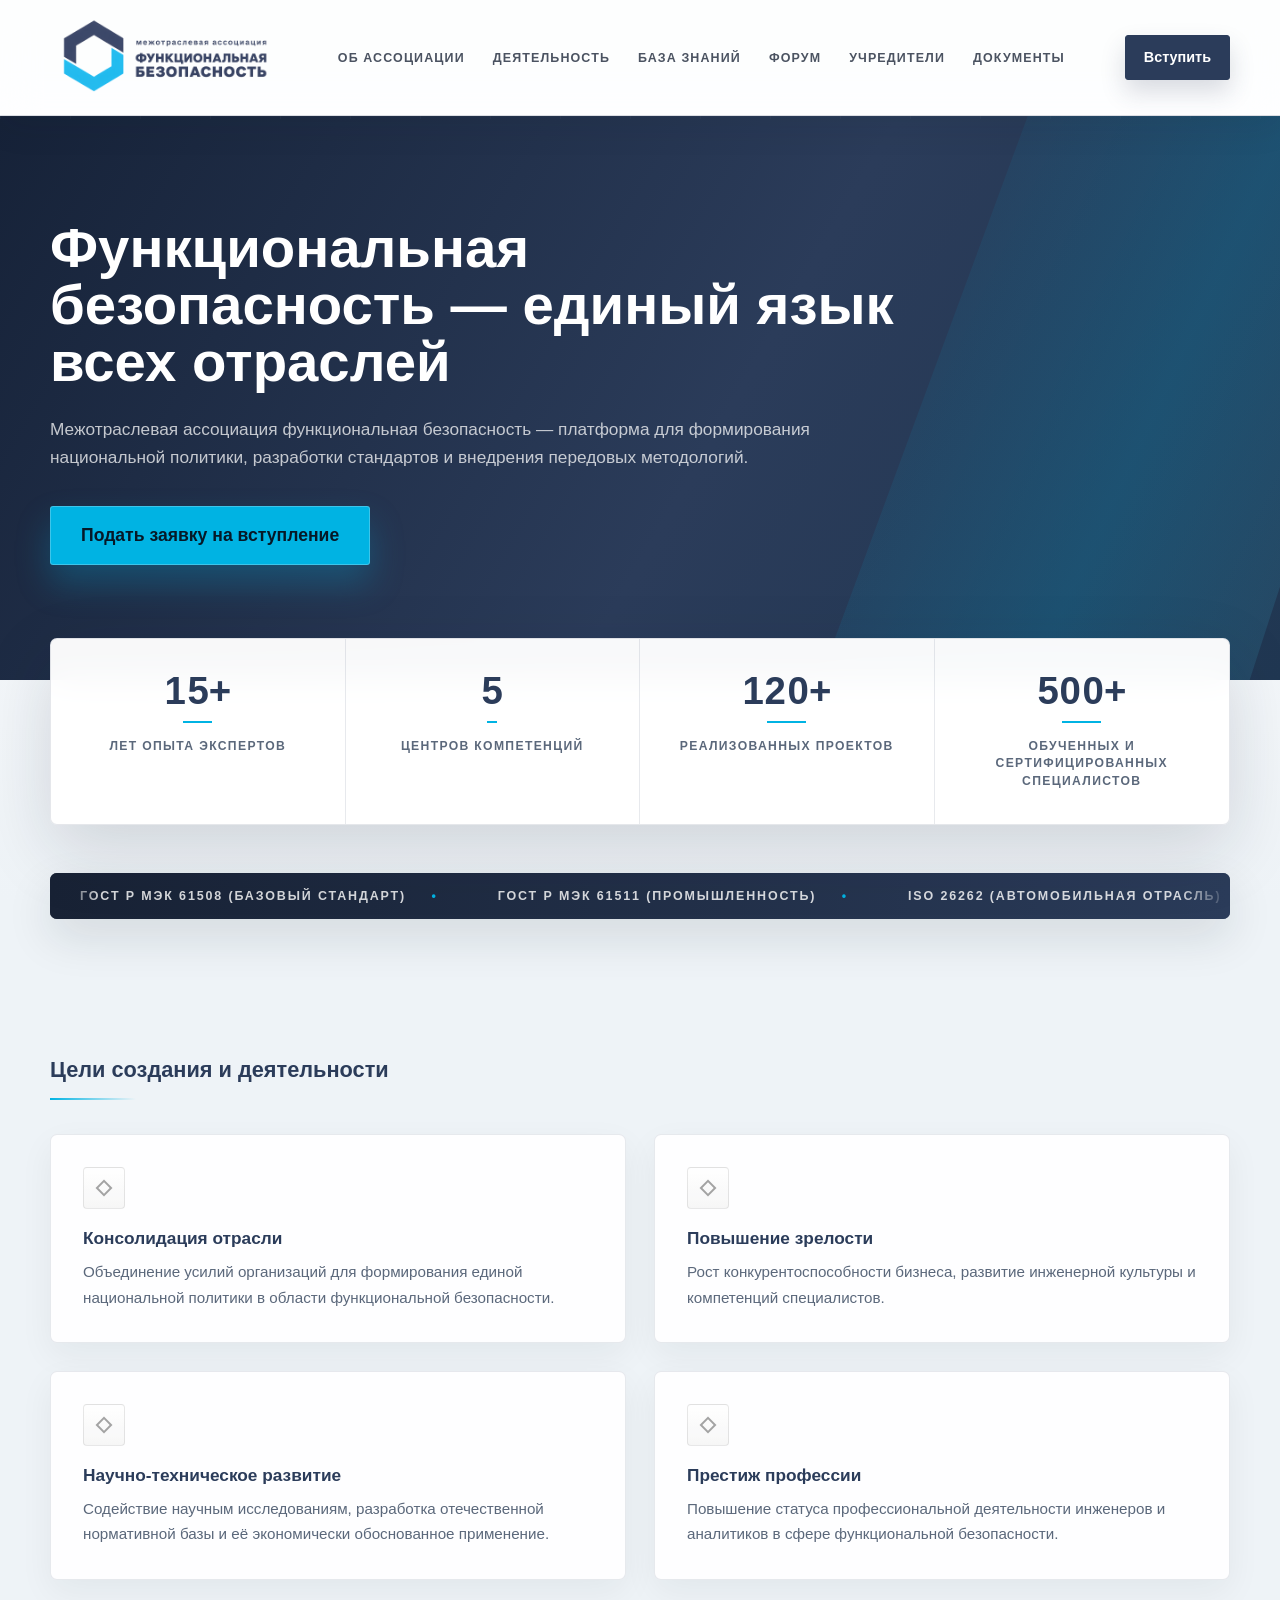
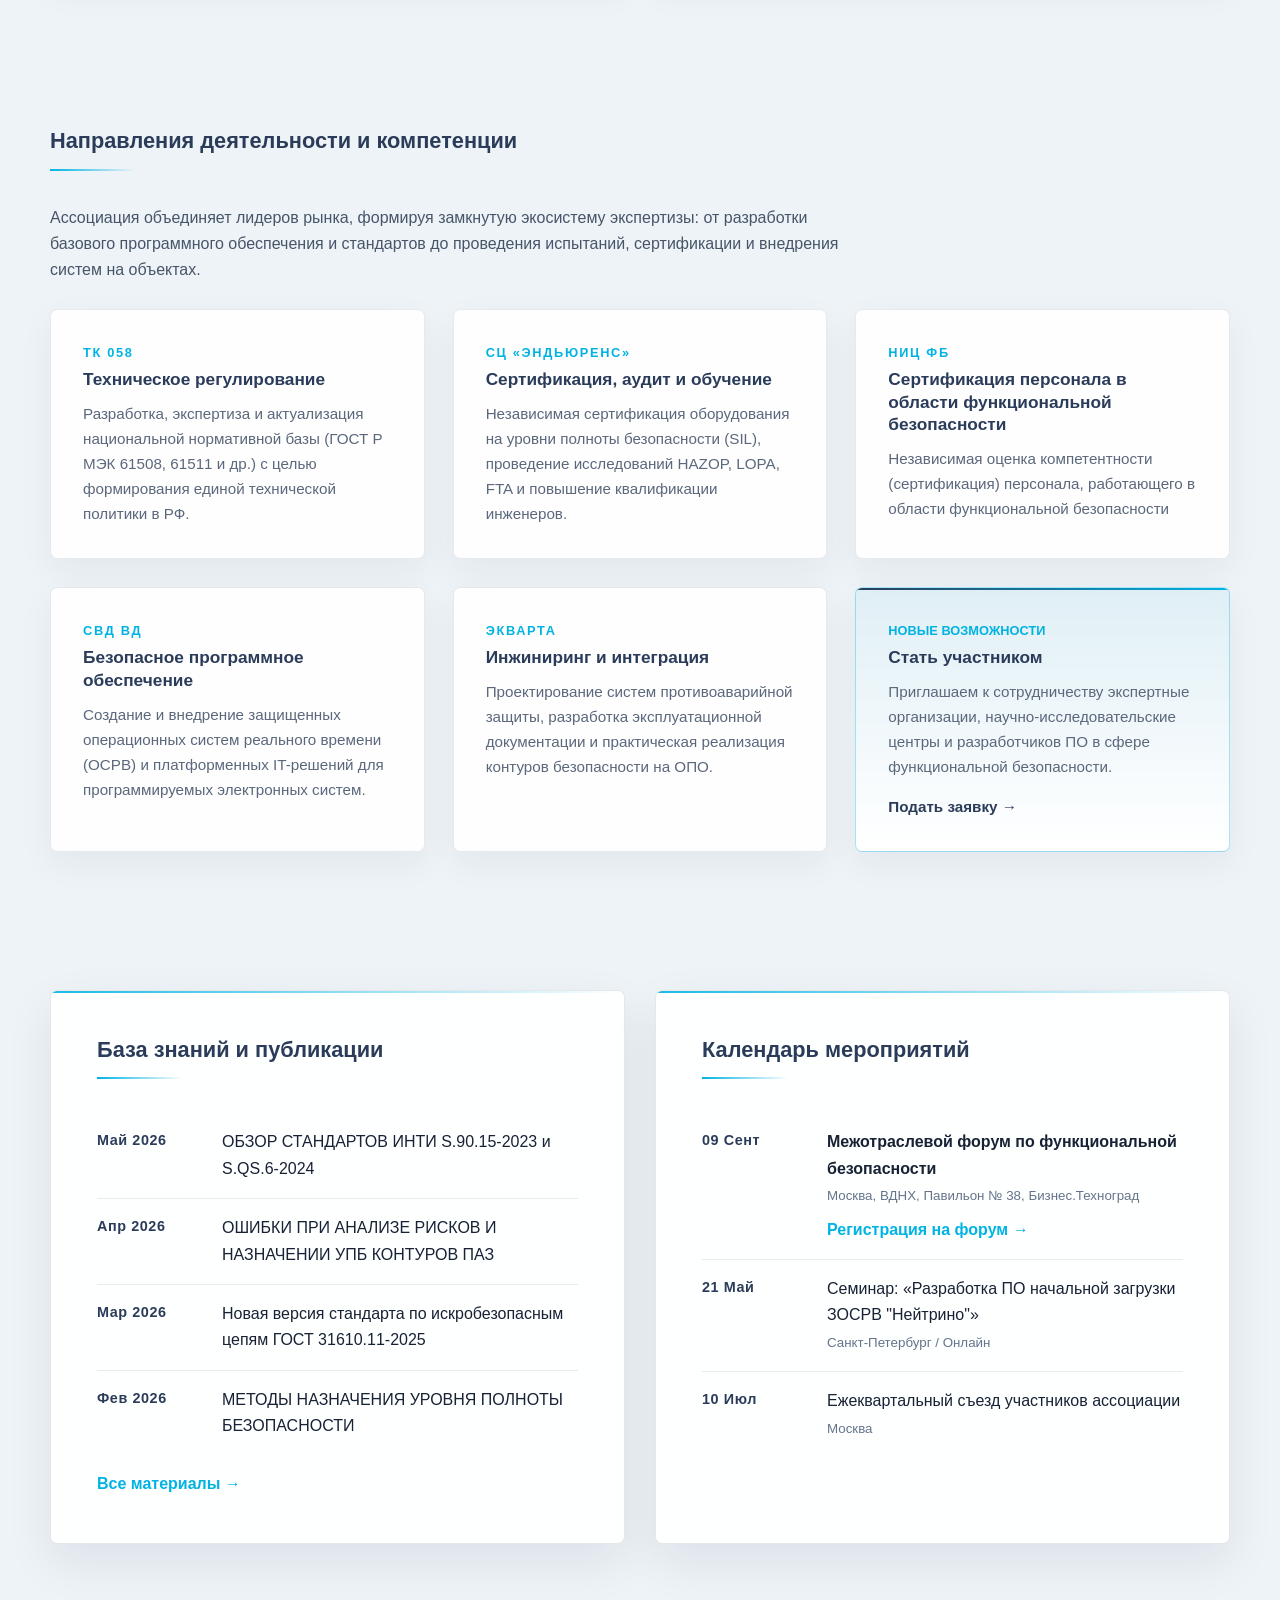
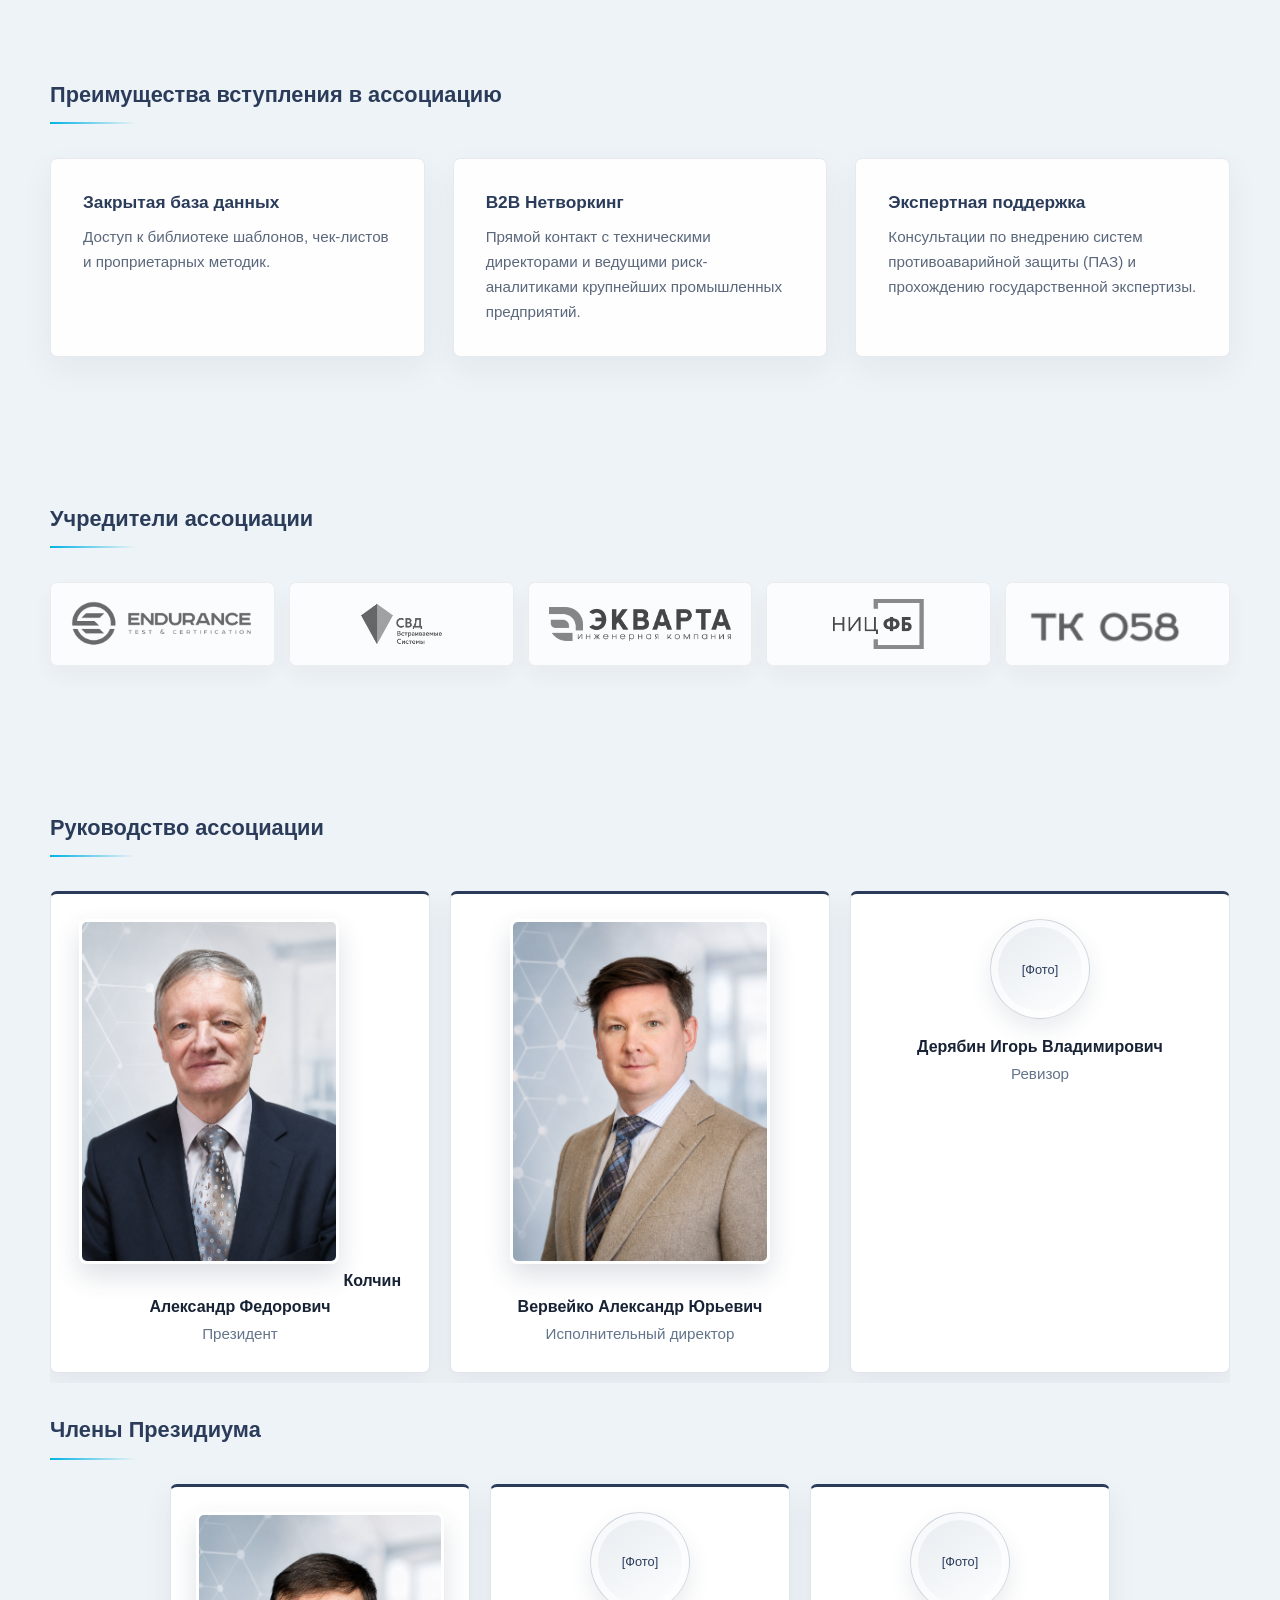
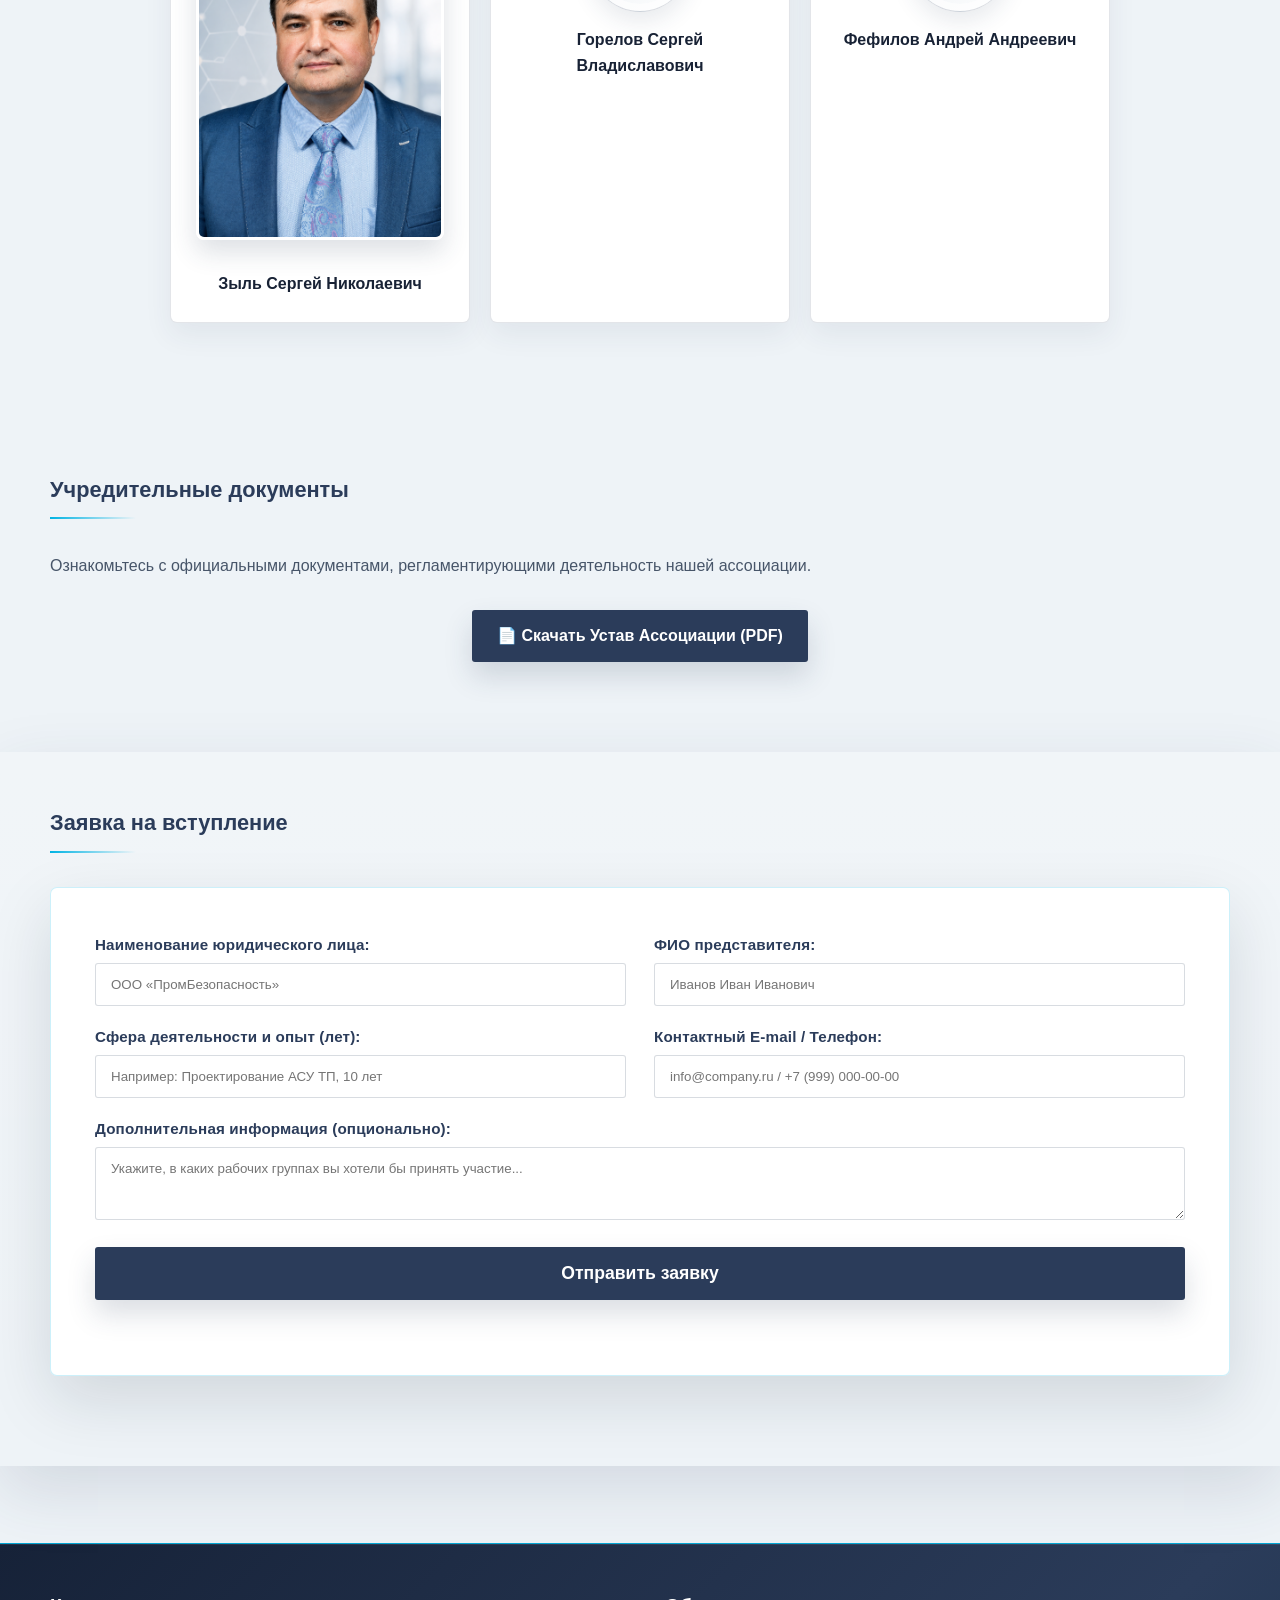
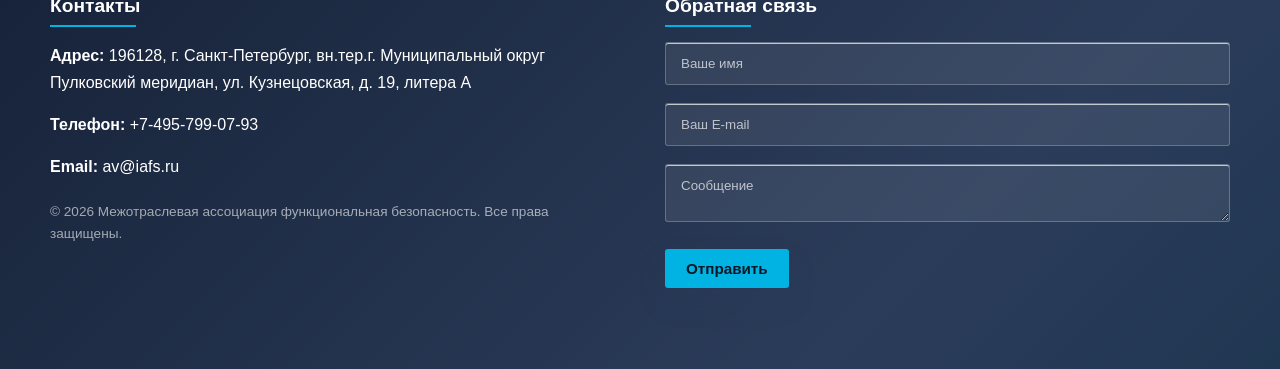
==== index.html @ a16ce591 "Update index.html" ====
<!DOCTYPE html>
<html lang="ru">
<head>
    <meta charset="UTF-8">
    <meta name="viewport" content="width=device-width, initial-scale=1.0">
    <script>
        (function () {
            var cleanPath = window.location.pathname.replace(/\/index\.html$/i, "/");
            if (cleanPath !== window.location.pathname) {
                window.location.replace(cleanPath + window.location.search + window.location.hash);
            }
        }());
    </script>
    <title>Межотраслевая ассоциация функциональная безопасность</title>
    <style>
        :root {
            --primary-color: #2b3c5a;   /* Тёмно-синий из логотипа */
            --accent-color: #00b3e3;    /* Яркий голубой из логотипа */
            --secondary-color: #f4f7f9; /* Светлый прохладный фон */
            --text-color: #212d42;      /* Цвет текста (глубокий сланец) */
            --bg-color: #ffffff;        /* Белый фон для блоков */
        }
        *, *::before, *::after {
            box-sizing: border-box;
        }
        body {
            font-family: 'Segoe UI', Tahoma, Geneva, Verdana, sans-serif;
            line-height: 1.6;
            color: var(--text-color);
            background-color: var(--secondary-color);
            
            /* Паттерн на заднем фоне */
            background-image: url("data:image/svg+xml;utf8,<svg xmlns='http://www.w3.org/2000/svg' width='450' height='250'><text x='20' y='80' font-family='Segoe UI, sans-serif' font-size='24' fill='%23212d42' opacity='0.07' font-weight='bold' transform='rotate(-15)'>МЭК 61508 • МАФБ</text><text x='150' y='180' font-family='Segoe UI, sans-serif' font-size='20' fill='%23212d42' opacity='0.07' font-weight='bold' transform='rotate(-15)'>ISO 26262 • МЭК 61511</text></svg>");
            background-repeat: repeat;
            
            margin: 0;
            padding: 0;
            overflow-x: hidden;
        }
        
        /* Шапка */
        header {
            background-color: var(--bg-color);
            padding: 1rem clamp(16px, 3vw, 32px);
            border-bottom: 5px solid var(--primary-color);
            position: sticky;
            top: 0;
            z-index: 100;
        }
        .header-container {
            width: min(100%, 1200px);
            margin: 0 auto;
            display: flex;
            justify-content: space-between;
            align-items: center;
            flex-wrap: wrap;
            gap: 20px;
        }
        .logo {
            max-width: 250px;
            width: 100%;
            height: auto;
            display: block;
        }
        .nav-menu {
            display: flex;
            gap: 20px;
            list-style: none;
            margin: 0;
            padding: 0;
        }
        .nav-menu a {
            text-decoration: none;
            color: var(--text-color);
            font-weight: 600;
            font-size: 0.95rem;
            transition: color 0.2s ease-in-out;
        }
        .nav-menu a:hover {
            color: var(--accent-color);
        }
        .header-btn {
            display: inline-block;
            background: transparent;
            color: var(--primary-color);
            border: 2px solid var(--primary-color);
            padding: 8px 16px;
            text-decoration: none;
            border-radius: 4px;
            font-weight: 600;
            font-size: 0.9rem;
            transition: all 0.2s ease-in-out;
        }
        .header-btn:hover {
            background: var(--primary-color);
            color: white;
        }

        .container {
            width: min(calc(100% - clamp(32px, 6vw, 64px)), 1200px);
            margin: 0 auto;
            padding: clamp(16px, 3vw, 32px) 0;
        }

        /* Hero Блок */
        .hero {
            background: linear-gradient(135deg, var(--primary-color) 0%, #1a2538 100%);
            color: white;
            text-align: center;
            padding: 80px 20px;
            border-radius: 8px;
            margin-bottom: 25px;
            box-shadow: 0 10px 20px rgba(43, 60, 90, 0.15);
        }
        .hero h1 {
            margin-top: 0;
            font-size: 2.4rem;
            line-height: 1.2;
            margin-bottom: 20px;
        }
        .hero p {
            font-size: 1.1rem;
            opacity: 0.9;
            max-width: 750px;
            margin: 0 auto 30px auto;
        }
        .hero .btn {
            background: var(--accent-color);
            font-size: 1.1rem;
            padding: 14px 30px;
        }
        .hero .btn:hover {
            background: #0092ba;
        }

        /* Блок с цифрами */
        .stats-container {
            display: flex;
            justify-content: space-between;
            flex-wrap: wrap;
            background: var(--bg-color);
            padding: 30px;
            border-radius: 8px;
            margin-bottom: 25px;
            box-shadow: 0 4px 12px rgba(43, 60, 90, 0.05);
            gap: 20px;
        }
        .stat-box {
            text-align: center;
            flex: 1;
            min-width: 150px;
        }
        .stat-number {
            font-size: 2.8rem;
            font-weight: bold;
            color: var(--accent-color);
            line-height: 1;
            margin-bottom: 5px;
        }
        .stat-label {
            font-size: 0.9rem;
            color: var(--primary-color);
            font-weight: 600;
            text-transform: uppercase;
            letter-spacing: 0.5px;
        }

        /* Бесконечная бесшовная бегущая строка (Ticker) */
        .ticker-wrap {
            width: 100%;
            overflow: hidden;
            background-color: var(--bg-color);
            padding: 15px 0;
            border-radius: 8px;
            margin-bottom: 25px;
            box-shadow: 0 4px 12px rgba(43, 60, 90, 0.05);
            position: relative;
        }
        
        .ticker-wrap::before, .ticker-wrap::after {
            content: '';
            position: absolute;
            top: 0;
            width: 50px;
            height: 100%;
            z-index: 2;
        }
        .ticker-wrap::before {
            left: 0;
            background: linear-gradient(to right, var(--bg-color), transparent);
        }
        .ticker-wrap::after {
            right: 0;
            background: linear-gradient(to left, var(--bg-color), transparent);
        }

        .ticker-track {
            display: flex;
            width: max-content;
            animation: ticker-animation 25s linear infinite;
        }
        .ticker-group {
            display: flex;
            align-items: center;
        }
        .ticker-item {
            padding: 0 30px;
            font-weight: 700;
            font-size: 1rem;
            color: var(--primary-color);
            text-transform: uppercase;
            letter-spacing: 1px;
            white-space: nowrap;
        }
        .ticker-item span {
            color: var(--accent-color);
            margin-left: 20px;
        }

        @keyframes ticker-animation {
            0% { transform: translate3d(0, 0, 0); }
            100% { transform: translate3d(-50%, 0, 0); }
        }

        /* Общие секции */
        section {
            background: var(--bg-color);
            margin-bottom: 25px;
            padding: clamp(24px, 3vw, 40px);
            border-radius: 8px;
            box-shadow: 0 4px 12px rgba(43, 60, 90, 0.05);
        }
        h2 {
            color: var(--primary-color);
            border-bottom: 2px solid var(--secondary-color);
            padding-bottom: 12px;
            margin-top: 0;
            font-size: 1.5rem;
            margin-bottom: 25px;
        }

        /* CSS Grid для карточек */
        .grid {
            display: grid;
            gap: 20px;
        }
        .grid-2 { grid-template-columns: repeat(2, minmax(0, 1fr)); }
        .grid-3 { grid-template-columns: repeat(auto-fit, minmax(min(100%, 280px), 1fr)); }

        .card {
            background: var(--secondary-color);
            padding: 25px;
            border-radius: 8px;
            border-top: 3px solid transparent;
            transition: all 0.3s ease;
            height: 100%;
            box-sizing: border-box;
        }
        .card:hover {
            border-top-color: var(--accent-color);
            transform: translateY(-3px);
            box-shadow: 0 6px 15px rgba(0,0,0,0.05);
            background: #fff;
        }
        .card h3 {
            color: var(--primary-color);
            margin-top: 0;
            font-size: 1.1rem;
            margin-bottom: 10px;
        }
        .card p {
            margin: 0;
            font-size: 0.95rem;
            color: #475569;
        }

        /* Списки и текст */
        .list-items {
            list-style: none;
            padding: 0;
            margin: 0;
        }
        .list-items li {
            padding: 12px 0;
            border-bottom: 1px solid #e2e8f0;
            display: flex;
            align-items: flex-start;
        }
        .list-items li:last-child {
            border-bottom: none;
        }
        .list-items .date {
            min-width: 80px;
            font-weight: bold;
            color: var(--accent-color);
            font-size: 0.9rem;
            margin-right: 15px;
            white-space: nowrap;
        }

        /* Участники */
        .members-grid {
            display: flex;
            gap: 20px;
            flex-wrap: wrap;
            justify-content: center;
            align-items: center;
        }
        .member-logo {
            max-height: 60px;
            max-width: 150px;
            width: auto; 
            height: auto;
            object-fit: contain;
            transition: transform 0.2s ease;
            filter: grayscale(100%);
            opacity: 0.7;
        }
        .member-logo:hover {
            transform: scale(1.05);
            filter: grayscale(0%);
            opacity: 1;
        }

        /* Руководство */
        .leadership-grid {
            display: flex;
            gap: 20px;
            flex-wrap: nowrap;
            overflow-x: auto;
            padding-bottom: 10px;
        }
        .leader-card {
            flex: 1;
            min-width: 220px;
            background: var(--secondary-color);
            padding: 25px;
            border-radius: 8px;
            text-align: center;
            border-top: 3px solid var(--primary-color);
        }
        .leadership-subtitle {
            position: relative;
            margin: 34px 0 24px;
            padding-bottom: 16px;
            color: var(--primary-color);
            font-size: clamp(1.35rem, 1.7vw, 1.75rem);
            line-height: 1.22;
            font-weight: 750;
        }
        .leadership-subtitle::after {
            content: "";
            position: absolute;
            left: 0;
            bottom: 0;
            width: 86px;
            height: 2px;
            background: linear-gradient(90deg, var(--accent-color), rgba(0, 179, 227, 0));
        }
        .presidium-grid {
            display: grid;
            grid-template-columns: repeat(auto-fit, minmax(220px, 300px));
            gap: 20px;
            justify-content: center;
        }
        .portrait-placeholder {
            width: 100px;
            height: 100px;
            background: #cbd5e1;
            border: 3px solid white;
            border-radius: 50%;
            margin: 0 auto 15px auto;
            display: flex;
            align-items: center;
            justify-content: center;
            color: var(--primary-color);
            font-size: 0.8rem;
            box-shadow: 0 2px 5px rgba(0,0,0,0.1);
        }
        .portrait-photo {
            width: min(100%, 260px);
            height: auto;
            object-fit: contain;
            object-position: center;
            border: 3px solid white;
            border-radius: 8px;
            margin: 0 auto 22px auto;
            box-shadow: 0 12px 26px rgba(43, 60, 90, 0.16);
        }

        /* Кнопки и Формы */
        .btn {
            display: inline-block;
            background: var(--primary-color);
            color: white;
            padding: 12px 24px;
            text-decoration: none;
            border: none;
            border-radius: 4px;
            cursor: pointer;
            font-size: 1rem;
            font-weight: 600;
            transition: background 0.2s ease, transform 0.1s;
        }
        .btn:hover { background: var(--accent-color); }
        .btn:active { transform: scale(0.98); }
        
        .form-group { margin-bottom: 18px; }
        .form-group label {
            display: block;
            margin-bottom: 6px;
            font-weight: 600;
            font-size: 0.95rem;
        }
        .form-group input, 
        .form-group textarea {
            width: 100%;
            padding: 12px;
            border: 1px solid #cbd5e1;
            border-radius: 4px;
            box-sizing: border-box;
            font-family: inherit;
            color: var(--text-color);
            background-color: #fdfdfd;
        }
        .form-group input:focus, 
        .form-group textarea:focus {
            outline: none;
            border-color: var(--accent-color);
            box-shadow: 0 0 0 3px rgba(0, 179, 227, 0.15);
        }
        .form-status {
            min-height: 1.3em;
            margin: 12px 0 0;
            font-size: 0.95rem;
        }
        .form-status.success {
            color: #047857;
        }
        .form-status.error {
            color: #b91c1c;
        }
        footer .form-status.success {
            color: #7dd3fc;
        }
        footer .form-status.error {
            color: #fecaca;
        }
        .btn:disabled {
            cursor: wait;
            opacity: 0.7;
        }

        /* Подвал */
        footer {
            background: var(--primary-color);
            color: white;
            padding: 50px clamp(16px, 3vw, 32px);
            text-align: left;
            border-top: 5px solid var(--accent-color);
        }
        .footer-content {
            width: min(100%, 1200px);
            margin: 0 auto;
            display: flex;
            flex-wrap: wrap;
            gap: 50px;
        }
        .footer-section {
            flex: 1;
            min-width: min(300px, 100%);
        }
        .footer-section h2 {
            color: white;
            border-bottom: 1px solid rgba(255,255,255,0.2);
        }
        .footer-section .btn { background: var(--accent-color); }
        .footer-section .btn:hover { background: #0092ba; }

        @media (max-width: 768px) {
            .header-container { flex-direction: column; text-align: center; }
            .nav-menu { justify-content: center; flex-wrap: wrap; gap: 15px; }
            .hero { padding: 40px 20px; }
            .hero h1 { font-size: 1.8rem; }
            .stat-box { min-width: 40%; margin-bottom: 15px; }
            .grid-2,
            .grid-3,
            .grid[style*="grid-template-columns"] {
                grid-template-columns: 1fr !important;
            }
        }

        @media (max-width: 480px) {
            .stats-container {
                padding: 24px 18px;
            }
            .stat-box {
                min-width: 100%;
            }
            .list-items li {
                flex-direction: column;
                gap: 4px;
            }
        }

        /* Premium visual layer */
        :root {
            --primary-color: #2b3c5a;
            --accent-color: #00b3e3;
            --secondary-color: #edf2f6;
            --text-color: #182235;
            --bg-color: #ffffff;
            --surface-color: rgba(255, 255, 255, 0.96);
            --surface-muted: #f7f9fb;
            --line-color: rgba(43, 60, 90, 0.14);
            --muted-color: #5b687b;
            --premium-shadow: 0 24px 60px rgba(18, 29, 45, 0.11);
            --soft-shadow: 0 14px 34px rgba(43, 60, 90, 0.08);
            --page-gutter: max(clamp(20px, 4vw, 44px), calc((100vw - 1180px) / 2 + 36px));
        }

        html {
            scroll-behavior: smooth;
        }

        body {
            font-family: "Inter", "Segoe UI", Arial, sans-serif;
            line-height: 1.65;
            color: var(--text-color);
            background-color: #edf2f6;
            background-image:
                linear-gradient(180deg, #dfe8ef 0%, #f7f9fb 360px, #edf2f6 100%),
                linear-gradient(90deg, rgba(43, 60, 90, 0.055) 1px, transparent 1px),
                linear-gradient(180deg, rgba(43, 60, 90, 0.045) 1px, transparent 1px);
            background-size: auto, 72px 72px, 72px 72px;
            background-attachment: fixed;
            letter-spacing: 0;
        }

        header {
            background: rgba(255, 255, 255, 0.92);
            border-bottom: 1px solid rgba(43, 60, 90, 0.16);
            box-shadow: 0 10px 34px rgba(16, 26, 41, 0.08);
            backdrop-filter: blur(18px);
            -webkit-backdrop-filter: blur(18px);
            padding: 0.9rem clamp(18px, 3vw, 34px);
        }

        .header-container {
            width: min(100%, 1180px);
            gap: clamp(18px, 3vw, 34px);
        }

        .logo {
            max-width: 228px;
        }

        .nav-menu {
            gap: clamp(16px, 2.4vw, 28px);
        }

        .nav-menu a {
            position: relative;
            color: rgba(24, 34, 53, 0.78);
            font-size: 0.78rem;
            font-weight: 700;
            letter-spacing: 0.09em;
            text-transform: uppercase;
            padding: 10px 0;
        }

        .nav-menu a::after {
            content: "";
            position: absolute;
            left: 0;
            right: 0;
            bottom: 4px;
            height: 1px;
            background: var(--accent-color);
            transform: scaleX(0);
            transform-origin: left;
            transition: transform 0.22s ease;
        }

        .nav-menu a:hover {
            color: var(--primary-color);
        }

        .nav-menu a:hover::after {
            transform: scaleX(1);
        }

        .header-btn {
            color: #ffffff;
            background: var(--primary-color);
            border: 1px solid var(--primary-color);
            border-radius: 3px;
            padding: 10px 18px;
            box-shadow: 0 12px 24px rgba(43, 60, 90, 0.18);
        }

        .header-btn:hover {
            background: #1f2d45;
            border-color: #1f2d45;
            color: #ffffff;
            transform: translateY(-1px);
        }

        .container {
            width: 100%;
            max-width: none;
            padding: 0;
        }

        section {
            position: relative;
            overflow: hidden;
            background: var(--surface-color);
            border: 1px solid var(--line-color);
            border-left: 0;
            border-right: 0;
            border-radius: 0;
            box-shadow: var(--soft-shadow);
            margin-bottom: 0;
        }

        .container > section {
            padding-inline: var(--page-gutter);
        }

        .container > .grid {
            gap: 0 !important;
        }

        section::before {
            content: "";
            position: absolute;
            top: 0;
            left: 0;
            width: 100%;
            height: 3px;
            background: linear-gradient(90deg, var(--primary-color), var(--accent-color) 24%, transparent 58%);
            opacity: 0.9;
        }

        h2 {
            position: relative;
            border-bottom: 0;
            color: var(--primary-color);
            font-size: clamp(1.35rem, 1.7vw, 1.75rem);
            line-height: 1.22;
            font-weight: 750;
            margin-bottom: 28px;
            padding-bottom: 16px;
        }

        h2::after {
            content: "";
            position: absolute;
            left: 0;
            bottom: 0;
            width: 86px;
            height: 2px;
            background: linear-gradient(90deg, var(--accent-color), rgba(0, 179, 227, 0));
        }

        .hero {
            isolation: isolate;
            text-align: left;
            padding: clamp(58px, 7.5vw, 102px) var(--page-gutter);
            margin-bottom: 0;
            border-radius: 6px;
            border: 1px solid rgba(255, 255, 255, 0.16);
            border-left: 0;
            border-right: 0;
            border-radius: 0;
            background:
                linear-gradient(120deg, #162238 0%, var(--primary-color) 56%, #203752 100%);
            box-shadow: 0 30px 70px rgba(16, 26, 41, 0.24);
        }

        .hero::before {
            content: "";
            position: absolute;
            inset: 0;
            z-index: -2;
            background-image:
                linear-gradient(90deg, rgba(255, 255, 255, 0.06) 1px, transparent 1px),
                linear-gradient(180deg, rgba(255, 255, 255, 0.045) 1px, transparent 1px);
            background-size: 70px 70px;
            opacity: 0.48;
        }

        .hero::after {
            content: "";
            position: absolute;
            z-index: -1;
            top: -1px;
            right: -12%;
            width: 48%;
            height: calc(100% + 2px);
            background: linear-gradient(115deg, transparent 8%, rgba(0, 179, 227, 0.2), rgba(255, 255, 255, 0.06));
            clip-path: polygon(34% 0, 100% 0, 70% 100%, 0 100%);
        }

        .hero h1 {
            max-width: 860px;
            margin-bottom: 24px;
            color: #ffffff;
            font-size: clamp(2.2rem, 4.4vw, 4.85rem);
            line-height: 1.02;
            font-weight: 780;
        }

        .hero p {
            max-width: 760px;
            margin: 0 0 34px;
            color: rgba(255, 255, 255, 0.82);
            font-size: clamp(1rem, 1.35vw, 1.18rem);
        }

        .btn {
            border-radius: 3px;
            border: 1px solid transparent;
            background: var(--primary-color);
            box-shadow: 0 14px 28px rgba(43, 60, 90, 0.17);
            font-weight: 750;
            transition: transform 0.2s ease, box-shadow 0.2s ease, background 0.2s ease, border-color 0.2s ease;
        }

        .btn:hover {
            background: #20304a;
            box-shadow: 0 18px 34px rgba(43, 60, 90, 0.22);
            transform: translateY(-1px);
        }

        .hero .btn {
            background: var(--accent-color);
            color: #061827;
            border-color: rgba(255, 255, 255, 0.24);
            box-shadow: 0 18px 34px rgba(0, 179, 227, 0.26);
        }

        .hero .btn:hover,
        .footer-section .btn:hover {
            background: #14c6f5;
            color: #061827;
        }

        .stats-container {
            display: grid;
            grid-template-columns: repeat(4, minmax(0, 1fr));
            gap: 0;
            padding: 0 var(--page-gutter);
            margin-top: 0;
            margin-bottom: 0;
            position: relative;
            z-index: 3;
            background: rgba(255, 255, 255, 0.97);
            border: 1px solid rgba(43, 60, 90, 0.13);
            border-left: 0;
            border-right: 0;
            border-radius: 0;
            box-shadow: var(--premium-shadow);
            overflow: hidden;
            backdrop-filter: blur(16px);
            -webkit-backdrop-filter: blur(16px);
        }

        .stat-box {
            min-width: 0;
            padding: clamp(24px, 2.6vw, 34px) clamp(18px, 2vw, 28px);
            border-right: 1px solid rgba(43, 60, 90, 0.11);
        }

        .stat-box:last-child {
            border-right: 0;
        }

        .stat-number {
            display: inline-block;
            position: relative;
            color: var(--primary-color);
            font-size: clamp(2.1rem, 3vw, 3.15rem);
            font-weight: 800;
            letter-spacing: 0;
            font-variant-numeric: tabular-nums;
        }

        .stat-number::after {
            content: "";
            display: block;
            width: 44%;
            height: 2px;
            margin: 10px auto 0;
            background: var(--accent-color);
        }

        .stat-label {
            margin-top: 10px;
            color: var(--muted-color);
            font-size: 0.76rem;
            letter-spacing: 0.11em;
            line-height: 1.45;
        }

        .ticker-wrap {
            background: linear-gradient(90deg, #182235, var(--primary-color));
            border: 1px solid rgba(255, 255, 255, 0.12);
            border-left: 0;
            border-right: 0;
            border-radius: 0;
            box-shadow: 0 16px 36px rgba(16, 26, 41, 0.13);
            padding: 13px 0;
            margin-bottom: 0;
        }

        .ticker-wrap::before {
            background: linear-gradient(to right, #182235, transparent);
        }

        .ticker-wrap::after {
            background: linear-gradient(to left, var(--primary-color), transparent);
        }

        .ticker-item {
            color: rgba(255, 255, 255, 0.82);
            font-size: 0.78rem;
            letter-spacing: 0.15em;
        }

        .ticker-item span {
            color: var(--accent-color);
        }

        .grid {
            gap: 22px;
        }

        .card {
            position: relative;
            overflow: hidden;
            background: #ffffff;
            border: 1px solid rgba(43, 60, 90, 0.13);
            border-top: 1px solid rgba(43, 60, 90, 0.13);
            border-radius: 5px;
            box-shadow: none;
        }

        .card::before {
            content: "";
            position: absolute;
            left: 0;
            top: 0;
            width: 100%;
            height: 2px;
            background: linear-gradient(90deg, var(--primary-color), var(--accent-color));
            transform: scaleX(0);
            transform-origin: left;
            transition: transform 0.28s ease;
        }

        .card:hover {
            border-color: rgba(0, 179, 227, 0.34);
            box-shadow: 0 18px 38px rgba(43, 60, 90, 0.12);
            transform: translateY(-4px);
            background: #ffffff;
        }

        .card:hover::before {
            transform: scaleX(1);
        }

        .card h3 {
            color: var(--primary-color);
            font-size: 1.08rem;
            line-height: 1.32;
        }

        .card p,
        section p {
            color: var(--muted-color);
        }

        .card-icon {
            display: inline-flex;
            width: 42px;
            height: 42px;
            align-items: center;
            justify-content: center;
            margin-bottom: 18px;
            border: 1px solid rgba(43, 60, 90, 0.14);
            border-radius: 4px;
            background: linear-gradient(180deg, #ffffff, var(--surface-muted));
            filter: grayscale(1);
            opacity: 0.82;
            font-size: 1.2rem;
        }

        .card > div[style*="font-size: 0.8rem"] {
            letter-spacing: 0.13em !important;
        }

        .card[style*="border: 2px dashed"] {
            background: linear-gradient(180deg, rgba(0, 179, 227, 0.06), #ffffff) !important;
            border: 1px solid rgba(0, 179, 227, 0.34) !important;
        }

        .card[style*="border: 2px dashed"]::before {
            transform: scaleX(1);
        }

        .list-items li {
            padding: 16px 0;
            border-bottom-color: rgba(43, 60, 90, 0.1);
        }

        .list-items .date {
            color: var(--primary-color);
            letter-spacing: 0.04em;
        }

        .members-grid {
            display: grid;
            grid-template-columns: repeat(auto-fit, minmax(150px, 1fr));
            gap: 14px;
        }

        .member-logo {
            justify-self: stretch;
            width: 100%;
            max-width: none;
            height: 84px;
            max-height: none;
            padding: 16px 20px;
            background: #ffffff;
            border: 1px solid rgba(43, 60, 90, 0.12);
            border-radius: 4px;
            box-shadow: 0 10px 24px rgba(43, 60, 90, 0.06);
            filter: grayscale(100%) contrast(1.04);
            opacity: 0.78;
        }

        .member-logo:hover {
            filter: grayscale(0%) contrast(1.02);
            transform: translateY(-2px);
            box-shadow: 0 16px 34px rgba(43, 60, 90, 0.12);
        }

        .leader-card {
            background: #ffffff;
            border: 1px solid rgba(43, 60, 90, 0.13);
            border-top: 3px solid var(--primary-color);
            border-radius: 5px;
            box-shadow: 0 12px 28px rgba(43, 60, 90, 0.07);
        }

        .portrait-placeholder {
            background: linear-gradient(145deg, #e5ebf0, #ffffff);
            border: 1px solid rgba(43, 60, 90, 0.16);
            box-shadow: inset 0 0 0 7px rgba(255, 255, 255, 0.66), 0 10px 22px rgba(43, 60, 90, 0.1);
        }

        .form-group label {
            color: var(--primary-color);
            letter-spacing: 0.01em;
        }

        .form-group input,
        .form-group textarea {
            border: 1px solid rgba(43, 60, 90, 0.18);
            border-radius: 3px;
            background-color: #ffffff;
            padding: 13px 15px;
            box-shadow: inset 0 1px 0 rgba(255, 255, 255, 0.7);
        }

        .form-group input:focus,
        .form-group textarea:focus {
            border-color: var(--accent-color);
            box-shadow: 0 0 0 3px rgba(0, 179, 227, 0.12), 0 10px 24px rgba(43, 60, 90, 0.08);
        }

        #application {
            border-color: rgba(0, 179, 227, 0.24);
            box-shadow: 0 24px 64px rgba(43, 60, 90, 0.14);
        }

        footer {
            background:
                linear-gradient(135deg, #162238 0%, var(--primary-color) 72%, #203752 100%);
            border-top: 1px solid rgba(0, 179, 227, 0.9);
            box-shadow: inset 0 1px 0 rgba(255, 255, 255, 0.08);
        }

        .footer-content {
            width: min(100%, 1180px);
        }

        .footer-section h2 {
            border-bottom: 0;
        }

        .footer-section h2::after {
            background: var(--accent-color);
        }

        .footer-section .btn {
            background: var(--accent-color);
            color: #061827;
        }

        footer .form-group input,
        footer .form-group textarea {
            background: rgba(255, 255, 255, 0.08) !important;
            border-color: rgba(255, 255, 255, 0.24) !important;
            color: #ffffff !important;
        }

        footer .form-group input::placeholder,
        footer .form-group textarea::placeholder {
            color: rgba(255, 255, 255, 0.68);
        }

        @media (max-width: 900px) {
            .stats-container {
                grid-template-columns: repeat(2, minmax(0, 1fr));
            }

            .stat-box:nth-child(-n + 2) {
                border-bottom: 1px solid rgba(43, 60, 90, 0.11);
            }

            .stat-box:nth-child(2n) {
                border-right: 0;
            }
        }

        @media (max-width: 768px) {
            header {
                position: static;
            }

            .header-container {
                gap: 14px;
            }

            .nav-menu a {
                font-size: 0.72rem;
            }

            .hero {
                padding: 46px 24px 58px;
            }

            .hero::after {
                opacity: 0.42;
            }

            .stat-box {
                margin-bottom: 0;
            }
        }

        @media (max-width: 520px) {
            .container {
                width: 100%;
            }

            .stats-container {
                grid-template-columns: 1fr;
                margin-top: 0;
            }

            .stat-box,
            .stat-box:nth-child(2n) {
                border-right: 0;
                border-bottom: 1px solid rgba(43, 60, 90, 0.11);
            }

            .stat-box:last-child {
                border-bottom: 0;
            }

            section {
                padding: 24px 20px;
            }
        }

        /* Premium layout refinement: full canvas, consistent content rhythm */
        :root {
            --content-max: 1180px;
            --content-edge: max(20px, calc((100vw - var(--content-max)) / 2));
            --section-y: clamp(56px, 7vw, 92px);
            --section-gap: clamp(26px, 4vw, 48px);
            --card-radius: 7px;
        }

        body {
            background-color: #eef3f7;
            background-image:
                linear-gradient(180deg, #e3ebf2 0%, #f8fafc 460px, #eef3f7 100%),
                linear-gradient(90deg, rgba(43, 60, 90, 0.045) 1px, transparent 1px),
                linear-gradient(180deg, rgba(43, 60, 90, 0.035) 1px, transparent 1px);
            background-size: auto, 96px 96px, 96px 96px;
        }

        .container {
            width: 100%;
            max-width: none;
            padding: 0 0 clamp(48px, 6vw, 82px);
        }

        .container > .hero {
            padding: clamp(74px, 8vw, 118px) var(--content-edge) clamp(88px, 9vw, 132px);
            border: 0;
            border-radius: 0;
            box-shadow: none;
        }

        .container > .hero h1,
        .container > .hero p {
            margin-left: 0;
            margin-right: 0;
        }

        .stats-container {
            width: auto;
            margin: -42px var(--content-edge) var(--section-gap);
            padding: 0;
            border: 1px solid rgba(43, 60, 90, 0.12);
            border-radius: var(--card-radius);
            box-shadow: 0 24px 70px rgba(18, 29, 45, 0.15);
        }

        .ticker-wrap {
            width: auto;
            margin: 0 var(--content-edge) var(--section-gap);
            border: 0;
            border-radius: var(--card-radius);
            box-shadow: 0 18px 46px rgba(18, 29, 45, 0.12);
        }

        .container > section:not(.hero) {
            margin: 0;
            padding: var(--section-y) var(--content-edge);
            background: transparent;
            border: 0;
            border-radius: 0;
            box-shadow: none;
            overflow: visible;
        }

        .container > section:not(.hero)::before {
            display: none;
        }

        .container > section:not(.hero) + section:not(.hero) {
            padding-top: clamp(28px, 4.6vw, 64px);
        }

        .container > .grid {
            margin: var(--section-gap) var(--content-edge);
            gap: clamp(22px, 3vw, 30px) !important;
            align-items: stretch;
        }

        .container > .grid > section {
            margin: 0;
            padding: clamp(32px, 4vw, 46px);
            background: rgba(255, 255, 255, 0.94);
            border: 1px solid rgba(43, 60, 90, 0.12);
            border-radius: var(--card-radius);
            box-shadow: 0 18px 48px rgba(18, 29, 45, 0.08);
            overflow: hidden;
        }

        .container > .grid > section::before {
            display: block;
            height: 2px;
            background: linear-gradient(90deg, var(--accent-color), rgba(0, 179, 227, 0));
        }

        .grid {
            gap: clamp(20px, 2.6vw, 28px);
        }

        h2 {
            max-width: 900px;
            margin-bottom: clamp(24px, 3vw, 34px);
        }

        .card,
        .leader-card,
        .member-logo {
            border-radius: var(--card-radius);
        }

        .card-icon {
            font-size: 0;
            background: linear-gradient(180deg, #ffffff, #f2f6f9);
        }

        .card-icon::before {
            content: "";
            width: 12px;
            height: 12px;
            border: 2px solid var(--accent-color);
            transform: rotate(45deg);
        }

        .card {
            padding: clamp(24px, 3vw, 32px);
            background: rgba(255, 255, 255, 0.92);
            border-color: rgba(43, 60, 90, 0.11);
            box-shadow: 0 12px 34px rgba(18, 29, 45, 0.055);
        }

        .card:hover {
            transform: translateY(-3px);
            box-shadow: 0 22px 52px rgba(18, 29, 45, 0.11);
        }

        .list-items li {
            gap: 18px;
        }

        .list-items .date {
            min-width: 92px;
        }

        #application {
            background: linear-gradient(180deg, rgba(255, 255, 255, 0.18), rgba(255, 255, 255, 0));
        }

        #application h2 {
            max-width: var(--content-max);
        }

        #application form {
            width: 100%;
            max-width: none;
            margin: 0;
            padding: clamp(28px, 4vw, 44px);
            background: rgba(255, 255, 255, 0.96);
            border: 1px solid rgba(0, 179, 227, 0.2);
            border-radius: var(--card-radius);
            box-shadow: 0 24px 64px rgba(18, 29, 45, 0.13);
        }

        #documents {
            padding-top: clamp(36px, 5vw, 68px);
        }

        footer {
            margin-top: 0;
        }

        @media (max-width: 900px) {
            .stats-container {
                grid-template-columns: repeat(2, minmax(0, 1fr));
            }

            .container > .grid {
                grid-template-columns: 1fr !important;
            }
        }

        @media (max-width: 768px) {
            :root {
                --content-edge: clamp(18px, 5vw, 30px);
                --section-y: clamp(44px, 8vw, 66px);
            }

            .container > .hero {
                padding: 58px var(--content-edge) 76px;
            }

            .stats-container {
                margin-top: -26px;
            }

            .container > .grid > section {
                padding: 28px 22px;
            }

            #application form {
                padding: 26px 20px;
            }
        }

        @media (max-width: 520px) {
            .stats-container {
                grid-template-columns: 1fr;
                margin-top: -18px;
            }

            .ticker-item {
                font-size: 0.72rem;
                letter-spacing: 0.1em;
                padding: 0 22px;
            }

            .list-items .date {
                min-width: 0;
            }
        }

        /* Statistics reveal and slot-machine number animation */
        .stats-container {
            opacity: 0;
            pointer-events: none;
            transform: translateY(34px);
            filter: blur(8px);
            transition:
                opacity 0.72s cubic-bezier(0.16, 1, 0.3, 1),
                transform 0.72s cubic-bezier(0.16, 1, 0.3, 1),
                filter 0.72s cubic-bezier(0.16, 1, 0.3, 1);
            will-change: opacity, transform, filter;
        }

        .stats-container.is-visible {
            opacity: 1;
            pointer-events: auto;
            transform: translateY(0);
            filter: blur(0);
        }

        .stats-container .stat-box {
            opacity: 0;
            transform: translateY(18px);
            transition:
                opacity 0.62s cubic-bezier(0.16, 1, 0.3, 1),
                transform 0.62s cubic-bezier(0.16, 1, 0.3, 1);
        }

        .stats-container.is-visible .stat-box {
            opacity: 1;
            transform: translateY(0);
        }

        .stats-container.is-visible .stat-box:nth-child(1) { transition-delay: 0.04s; }
        .stats-container.is-visible .stat-box:nth-child(2) { transition-delay: 0.11s; }
        .stats-container.is-visible .stat-box:nth-child(3) { transition-delay: 0.18s; }
        .stats-container.is-visible .stat-box:nth-child(4) { transition-delay: 0.25s; }

        .stat-number {
            overflow: visible;
        }

        .stat-number-value {
            display: inline-flex;
            align-items: flex-start;
            height: 1em;
            overflow: hidden;
            line-height: 1;
            vertical-align: bottom;
        }

        .slot-digit {
            display: inline-block;
            height: 1em;
            min-width: 0.58em;
            overflow: hidden;
            line-height: 1;
        }

        .slot-track {
            display: flex;
            flex-direction: column;
            transform: translateY(calc(var(--slot-start) * -1em));
            will-change: transform;
        }

        .slot-track span {
            display: block;
            height: 1em;
            line-height: 1;
        }

        .stats-container.is-visible .slot-track {
            animation: stat-slot-roll 1.22s cubic-bezier(0.16, 1, 0.3, 1) forwards;
            animation-delay: var(--slot-delay);
        }

        .slot-static {
            display: inline-block;
            opacity: 0;
            transform: translateY(-0.32em);
            transition:
                opacity 0.36s ease,
                transform 0.36s cubic-bezier(0.16, 1, 0.3, 1);
            transition-delay: var(--slot-delay);
        }

        .stats-container.is-visible .slot-static {
            opacity: 1;
            transform: translateY(0);
        }

        @keyframes stat-slot-roll {
            from {
                transform: translateY(calc(var(--slot-start) * -1em));
            }
            to {
                transform: translateY(0);
            }
        }

        @media (prefers-reduced-motion: reduce) {
            .stats-container,
            .stats-container .stat-box,
            .slot-static {
                transition: none;
                filter: none;
            }

            .stats-container.is-visible .slot-track {
                animation: none;
            }
        }
    
        .members-grid .member-link {
            display: block;
            width: 100%;
            border-radius: var(--card-radius);
            text-decoration: none;
        }

        .members-grid .member-link:focus-visible {
            outline: 3px solid rgba(0, 179, 227, 0.35);
            outline-offset: 4px;
        }

        .members-grid .member-link .member-logo {
            display: block;
        }

        .members-grid .member-link:hover .member-logo {
            filter: grayscale(0%) contrast(1.02);
            transform: translateY(-2px);
            box-shadow: 0 16px 34px rgba(43, 60, 90, 0.12);
        }
    </style>
</head>
<body>

    <header>
        <div class="header-container">
            <img src="./MAFB.png" alt="Межотраслевая ассоциация функциональная безопасность" class="logo">
            <ul class="nav-menu">
                <li><a href="#about">Об ассоциации</a></li>
                <li><a href="#activities">Деятельность</a></li>
                <li><a href="/knowledge/">База знаний</a></li>
                <li><a href="/forum-registration/">Форум</a></li>
                <li><a href="#members">Учредители</a></li>
                <li><a href="#documents">Документы</a></li>
            </ul>
            <a href="#application" class="header-btn">Вступить</a>
        </div>
    </header>

    <div class="container">
        
        <section class="hero">
            <!-- Yandex.Metrika counter -->
            <script type="text/javascript">
                (function(m,e,t,r,i,k,a){
                    m[i]=m[i]||function(){(m[i].a=m[i].a||[]).push(arguments)};
                    m[i].l=1*new Date();
                    for (var j = 0; j < document.scripts.length; j++) {if (document.scripts[j].src === r) { return; }}
                    k=e.createElement(t),a=e.getElementsByTagName(t)[0],k.async=1,k.src=r,a.parentNode.insertBefore(k,a)
                })(window, document,'script','https://mc.yandex.ru/metrika/tag.js?id=109755430', 'ym');

                ym(109755430, 'init', {ssr:true, webvisor:true, clickmap:true, ecommerce:"dataLayer", referrer: document.referrer, url: location.href, accurateTrackBounce:true, trackLinks:true});
            </script>
            <noscript><div><img src="https://mc.yandex.ru/watch/109755430" style="position:absolute; left:-9999px;" alt="" /></div></noscript>
            <!-- /Yandex.Metrika counter -->
            <h1>Функциональная безопасность — единый язык всех отраслей</h1>
            <p>Межотраслевая ассоциация функциональная безопасность — платформа для формирования национальной политики, разработки стандартов и внедрения передовых методологий.</p>
            <a href="#application" class="btn">Подать заявку на вступление</a>
        </section>

        <div class="stats-container">
            <div class="stat-box">
                <div class="stat-number">15+</div>
                <div class="stat-label">Лет опыта экспертов</div>
            </div>
            <div class="stat-box">
                <div class="stat-number">5</div>
                <div class="stat-label">Центров компетенций</div>
            </div>
            <div class="stat-box">
                <div class="stat-number">120+</div>
                <div class="stat-label">Реализованных проектов</div>
            </div>
            <div class="stat-box">
                <div class="stat-number">500+</div>
                <div class="stat-label">Обученных и сертифицированных специалистов</div>
            </div>
        </div>
        
        <div class="ticker-wrap">
            <div class="ticker-track">
                <div class="ticker-group">
                    <div class="ticker-item">ГОСТ Р МЭК 61508 (Базовый стандарт) <span>•</span></div>
                    <div class="ticker-item">ГОСТ Р МЭК 61511 (Промышленность) <span>•</span></div>
                    <div class="ticker-item">ISO 26262 (Автомобильная отрасль) <span>•</span></div>
                    <div class="ticker-item">МАФБ <span>•</span></div>
                    <div class="ticker-item">IEC 62061 (Машиностроение) <span>•</span></div>
                </div>
                <div class="ticker-group" aria-hidden="true">
                    <div class="ticker-item">ГОСТ Р МЭК 61508 (Базовый стандарт) <span>•</span></div>
                    <div class="ticker-item">ГОСТ Р МЭК 61511 (Промышленность) <span>•</span></div>
                    <div class="ticker-item">ISO 26262 (Автомобильная отрасль) <span>•</span></div>
                    <div class="ticker-item">МАФБ <span>•</span></div>
                    <div class="ticker-item">IEC 62061 (Машиностроение) <span>•</span></div>
                </div>
            </div>
        </div>
        
        <section id="about">
            <h2>Цели создания и деятельности</h2>
            <div class="grid grid-2">
                <div class="card">
                    <span class="card-icon">🤝</span>
                    <h3>Консолидация отрасли</h3>
                    <p>Объединение усилий организаций для формирования единой национальной политики в области функциональной безопасности.</p>
                </div>
                <div class="card">
                    <span class="card-icon">📈</span>
                    <h3>Повышение зрелости</h3>
                    <p>Рост конкурентоспособности бизнеса, развитие инженерной культуры и компетенций специалистов.</p>
                </div>
                <div class="card">
                    <span class="card-icon">🔬</span>
                    <h3>Научно-техническое развитие</h3>
                    <p>Содействие научным исследованиям, разработка отечественной нормативной базы и её экономически обоснованное применение.</p>
                </div>
                <div class="card">
                    <span class="card-icon">⭐</span>
                    <h3>Престиж профессии</h3>
                    <p>Повышение статуса профессиональной деятельности инженеров и аналитиков в сфере функциональной безопасности.</p>
                </div>
            </div>
        </section>

        <section id="activities">
            <h2>Направления деятельности и компетенции</h2>
            <p style="margin-bottom: 25px; color: #475569; max-width: 800px;">
                Ассоциация объединяет лидеров рынка, формируя замкнутую экосистему экспертизы: от разработки базового программного обеспечения и стандартов до проведения испытаний, сертификации и внедрения систем на объектах.
            </p>
            <div class="grid" style="grid-template-columns: repeat(auto-fit, minmax(280px, 1fr));">
                
                <div class="card">
                    <div style="font-size: 0.8rem; font-weight: bold; color: var(--accent-color); text-transform: uppercase; margin-bottom: 5px;">ТК 058</div>
                    <h3>Техническое регулирование</h3>
                    <p>Разработка, экспертиза и актуализация национальной нормативной базы (ГОСТ Р МЭК 61508, 61511 и др.) с целью формирования единой технической политики в РФ.</p>
                </div>

                <div class="card">
                    <div style="font-size: 0.8rem; font-weight: bold; color: var(--accent-color); text-transform: uppercase; margin-bottom: 5px;">СЦ «ЭНДЬЮРЕНС»</div>
                    <h3>Сертификация, аудит и обучение</h3>
                    <p>Независимая сертификация оборудования на уровни полноты безопасности (SIL), проведение исследований HAZOP, LOPA, FTA и повышение квалификации инженеров.</p>
                </div>

                <div class="card">
                    <div style="font-size: 0.8rem; font-weight: bold; color: var(--accent-color); text-transform: uppercase; margin-bottom: 5px;">НИЦ ФБ</div>
                    <h3>Сертификация персонала в области функциональной безопасности</h3>
                    <p>Независимая оценка компетентности (сертификация) персонала, работающего в области функциональной безопасности</p>
                </div>

                <div class="card">
                    <div style="font-size: 0.8rem; font-weight: bold; color: var(--accent-color); text-transform: uppercase; margin-bottom: 5px;">СВД ВД</div>
                    <h3>Безопасное программное обеспечение</h3>
                    <p>Создание и внедрение защищенных операционных систем реального времени (ОСРВ) и платформенных IT-решений для программируемых электронных систем.</p>
                </div>

                <div class="card">
                    <div style="font-size: 0.8rem; font-weight: bold; color: var(--accent-color); text-transform: uppercase; margin-bottom: 5px;">ЭКВАРТА</div>
                    <h3>Инжиниринг и интеграция</h3>
                    <p>Проектирование систем противоаварийной защиты, разработка эксплуатационной документации и практическая реализация контуров безопасности на ОПО.</p>
                </div>

                <div class="card" style="border: 2px dashed var(--accent-color); background: rgba(0, 179, 227, 0.02); display: flex; flex-direction: column; justify-content: space-between;">
                    <div>
                        <div style="font-size: 0.8rem; font-weight: bold; color: var(--accent-color); text-transform: uppercase; margin-bottom: 5px;">Новые возможности</div>
                        <h3>Стать участником</h3>
                        <p>Приглашаем к сотрудничеству экспертные организации, научно-исследовательские центры и разработчиков ПО в сфере функциональной безопасности.</p>
                    </div>
                    <a href="#application" style="color: var(--primary-color); font-weight: 600; text-decoration: none; margin-top: 15px; font-size: 0.95rem;">Подать заявку →</a>
                </div>

            </div>
        </section>

        <div class="grid grid-2" style="gap: 25px;">
            <section id="knowledge">
                <h2>База знаний и публикации</h2>
                <ul class="list-items">
                    <li>
                        <span class="date">Май 2026</span>
                        <div>ОБЗОР СТАНДАРТОВ ИНТИ S.90.15-2023 и S.QS.6-2024</div>
                    </li>
                    <li>
                        <span class="date">Апр 2026</span>
                        <div>ОШИБКИ ПРИ АНАЛИЗЕ РИСКОВ И НАЗНАЧЕНИИ УПБ КОНТУРОВ ПАЗ</div>
                    </li>
                    <li>
                        <span class="date">Мар 2026</span>
                        <div>Новая версия стандарта по искробезопасным цепям ГОСТ 31610.11-2025</div>
                    </li>
                    <li>
                        <span class="date">Фев 2026</span>
                        <div>МЕТОДЫ НАЗНАЧЕНИЯ УРОВНЯ ПОЛНОТЫ БЕЗОПАСНОСТИ</div>
                    </li>
                </ul>
                <a href="/knowledge/" style="display: inline-block; margin-top: 15px; color: var(--accent-color); font-weight: 600; text-decoration: none;">Все материалы →</a>
            </section>

            <section id="calendar">
                <h2>Календарь мероприятий</h2>
                <ul class="list-items">
                    <li>
                        <span class="date">09 Сент</span>
                        <div><strong>Межотраслевой форум по функциональной безопасности</strong><br><small style="color: #64748b;">Москва, ВДНХ, Павильон № 38, Бизнес.Техноград</small><br><a href="/forum-registration/" style="display: inline-block; margin-top: 8px; color: var(--accent-color); font-weight: 700; text-decoration: none;">Регистрация на форум →</a></div>
                    </li>
                    <li>
                        <span class="date">21 Май</span>
                        <div>Семинар: «Разработка ПО начальной загрузки ЗОСРВ "Нейтрино"»<br><small style="color: #64748b;">Санкт-Петербург / Онлайн</small></div>
                    </li>
                    <li>
                        <span class="date">10 Июл</span>
                        <div>Ежеквартальный съезд участников ассоциации<br><small style="color: #64748b;">Москва</small></div>
                    </li>
                </ul>
            </section>
        </div>

        <section id="benefits">
            <h2>Преимущества вступления в ассоциацию</h2>
            <div class="grid grid-3">
                <div class="card">
                    <h3>Закрытая база данных</h3>
                    <p>Доступ к библиотеке шаблонов, чек-листов и проприетарных методик.</p>
                </div>
                <div class="card">
                    <h3>B2B Нетворкинг</h3>
                    <p>Прямой контакт с техническими директорами и ведущими риск-аналитиками крупнейших промышленных предприятий.</p>
                </div>
                <div class="card">
                    <h3>Экспертная поддержка</h3>
                    <p>Консультации по внедрению систем противоаварийной защиты (ПАЗ) и прохождению государственной экспертизы.</p>
                </div>
            </div>
        </section>

        <section id="members">
            <h2>Учредители ассоциации</h2>
            <div class="members-grid">
                <a href="https://endce.ru/" class="member-link" target="_blank" rel="noopener noreferrer" aria-label="Перейти на сайт ЭНДЬЮРЕНС">
                    <img src="./500-c323074f89fcf112e1da52f5a43741e3.png" alt="Учредитель ассоциации" class="member-logo">
                </a>
                <a href="https://kpda.ru/" class="member-link" target="_blank" rel="noopener noreferrer" aria-label="Перейти на сайт КПДА">
                    <img src="./Gemini_Generated_Image_aibh4daibh4daibh.png" alt="Учредитель ассоциации" class="member-logo">
                </a>
                <a href="https://ekvarta.ru/" class="member-link" target="_blank" rel="noopener noreferrer" aria-label="Перейти на сайт Экварта">
                    <img src="./Logo_ekvarta.png" alt="Экварта" class="member-logo">
                </a>
                <a href="https://fs.center/" class="member-link" target="_blank" rel="noopener noreferrer" aria-label="Перейти на сайт НИЦ ФБ">
                    <img src="./НИЦ ФБ.png" alt="НИЦ ФБ" class="member-logo">
                </a>
                <a href="https://61508.ru/tk-058/" class="member-link" target="_blank" rel="noopener noreferrer" aria-label="Перейти на сайт ТК 058">
                    <img src="./Рисунок3.png" alt="Учредитель ассоциации" class="member-logo">
                </a>
            
            </div>
        </section>

        <section id="leadership">
            <h2>Руководство ассоциации</h2>
            <div class="leadership-grid">
                <div class="leader-card">
                    <img src="./Колчин.png" alt="Колчин Александр Федорович" class="portrait-photo">
                    <strong>Колчин Александр Федорович</strong><br>
                    <span style="color: #64748b; font-size: 0.95rem;">Президент</span>
                </div>
                <div class="leader-card">
                    <img src="./Вервейко.png" alt="Вервейко Александр Юрьевич" class="portrait-photo">
                    <strong>Вервейко Александр Юрьевич</strong><br>
                    <span style="color: #64748b; font-size: 0.95rem;">Исполнительный директор</span>
                </div>
                <div class="leader-card">
                    <div class="portrait-placeholder">[Фото]</div>
                    <strong>Дерябин Игорь Владимирович</strong><br>
                    <span style="color: #64748b; font-size: 0.95rem;">Ревизор</span>
                </div>
            </div>
            <h3 class="leadership-subtitle">Члены Президиума</h3>
            <div class="presidium-grid">
                <div class="leader-card">
                    <img src="./Зыль.png" alt="Зыль Сергей Николаевич" class="portrait-photo">
                    <strong>Зыль Сергей Николаевич</strong>
                </div>
                <div class="leader-card">
                    <div class="portrait-placeholder">[Фото]</div>
                    <strong>Горелов Сергей Владиславович</strong>
                </div>
                <div class="leader-card">
                    <div class="portrait-placeholder">[Фото]</div>
                    <strong>Фефилов Андрей Андреевич</strong>
                </div>
            </div>
        </section>

        <section id="documents">
            <h2>Учредительные документы</h2>
            <p style="margin-bottom: 20px; color: #475569;">Ознакомьтесь с официальными документами, регламентирующими деятельность нашей ассоциации.</p>
            <div style="text-align: center; margin-top: 30px;">
                <a href="./%D0%A3%D1%81%D1%82%D0%B0%D0%B2%20%D0%BE%D0%BA%D0%BE%D0%BD%D1%87%D0%B0%D1%82%D0%B5%D0%BB%D1%8C%D0%BD%D0%B0%D1%8F%20%D1%80%D0%B5%D0%B4%D0%B0%D0%BA%D1%86%D0%B8%D1%8F.pdf" class="btn" download>📄 Скачать Устав Ассоциации (PDF)</a>
            </div>
        </section>

        <section id="application">
            <h2>Заявка на вступление</h2>
            <form id="membershipForm" class="js-google-sheet-form" action="#" method="POST" data-form-type="membership">
                <input type="hidden" name="formType" value="membership">
                <div class="grid grid-2" style="margin-bottom: 0;">
                    <div class="form-group">
                        <label for="company">Наименование юридического лица:</label>
                        <input type="text" id="company" name="company" placeholder="ООО «ПромБезопасность»" required>
                    </div>
                    <div class="form-group">
                        <label for="rep">ФИО представителя:</label>
                        <input type="text" id="rep" name="rep" placeholder="Иванов Иван Иванович" required>
                    </div>
                </div>
                <div class="grid grid-2" style="margin-bottom: 0;">
                    <div class="form-group">
                        <label for="exp">Сфера деятельности и опыт (лет):</label>
                        <input type="text" id="exp" name="exp" placeholder="Например: Проектирование АСУ ТП, 10 лет" required>
                    </div>
                    <div class="form-group">
                        <label for="contact">Контактный E-mail / Телефон:</label>
                        <input type="text" id="contact" name="contact" placeholder="info@company.ru / +7 (999) 000-00-00" required>
                    </div>
                </div>
                <div class="form-group">
                    <label for="comment">Дополнительная информация (опционально):</label>
                    <textarea id="comment" name="comment" rows="3" placeholder="Укажите, в каких рабочих группах вы хотели бы принять участие..."></textarea>
                </div>
                <button type="submit" class="btn" style="width: 100%; font-size: 1.1rem; padding: 15px;">Отправить заявку</button>
                <p class="form-status" aria-live="polite"></p>
            </form>
        </section>

    </div>

    <footer>
        <div class="footer-content">
            <div class="footer-section">
                <h2 style="font-size: 1.2rem; margin-bottom: 15px; padding-bottom: 10px;">Контакты</h2>
                <p><strong>Адрес:</strong> 196128, г. Санкт-Петербург, вн.тер.г. Муниципальный округ Пулковский меридиан, ул. Кузнецовская, д. 19, литера А</p>
                <p><strong>Телефон:</strong> +7-495-799-07-93</p>
                <p><strong>Email:</strong> av@iafs.ru</p>
                <p style="margin-top: 20px; opacity: 0.6; font-size: 0.85rem;">© 2026 Межотраслевая ассоциация функциональная безопасность. Все права защищены.</p>
            </div>
            
            <div class="footer-section">
                <h2 style="font-size: 1.2rem; margin-bottom: 15px; padding-bottom: 10px;">Обратная связь</h2>
                <form id="feedbackForm" class="js-google-sheet-form" action="#" method="POST" data-form-type="feedback">
                    <input type="hidden" name="formType" value="feedback">
                    <div class="form-group">
                        <input type="text" id="name" name="name" placeholder="Ваше имя" required style="background: rgba(255,255,255,0.1); border: 1px solid rgba(255,255,255,0.3); color: white;">
                    </div>
                    <div class="form-group">
                        <input type="email" id="email" name="email" placeholder="Ваш E-mail" required style="background: rgba(255,255,255,0.1); border: 1px solid rgba(255,255,255,0.3); color: white;">
                    </div>
                    <div class="form-group">
                        <textarea id="message" name="message" rows="2" placeholder="Сообщение" required style="background: rgba(255,255,255,0.1); border: 1px solid rgba(255,255,255,0.3); color: white;"></textarea>
                    </div>
                    <button type="submit" class="btn" style="padding: 10px 20px; font-size: 0.95rem;">Отправить</button>
                    <p class="form-status" aria-live="polite"></p>
                </form>
            </div>
        </div>
    </footer>

    <script>
        (function initStatsReveal() {
            const stats = document.querySelector(".stats-container");
            if (!stats) return;

            const prefersReducedMotion = window.matchMedia("(prefers-reduced-motion: reduce)").matches;
            const numbers = stats.querySelectorAll(".stat-number");

            if (!prefersReducedMotion) {
                numbers.forEach((number, numberIndex) => {
                    const value = number.textContent.trim();
                    const valueWrap = document.createElement("span");
                    valueWrap.className = "stat-number-value";
                    valueWrap.setAttribute("aria-hidden", "true");

                    number.setAttribute("aria-label", value);
                    number.textContent = "";

                    Array.from(value).forEach((char, charIndex) => {
                        const delay = `${numberIndex * 120 + charIndex * 72}ms`;

                        if (/\d/.test(char)) {
                            const digit = Number(char);
                            const slot = document.createElement("span");
                            const track = document.createElement("span");
                            const sequence = [char];

                            slot.className = "slot-digit";
                            track.className = "slot-track";

                            for (let i = 1; i <= 13; i += 1) {
                                sequence.push(String((digit + i) % 10));
                            }

                            track.style.setProperty("--slot-start", String(sequence.length - 1));
                            track.style.setProperty("--slot-delay", delay);

                            sequence.forEach((item) => {
                                const frame = document.createElement("span");
                                frame.textContent = item;
                                track.appendChild(frame);
                            });

                            slot.appendChild(track);
                            valueWrap.appendChild(slot);
                            return;
                        }

                        const staticChar = document.createElement("span");
                        staticChar.className = "slot-static";
                        staticChar.style.setProperty("--slot-delay", delay);
                        staticChar.textContent = char;
                        valueWrap.appendChild(staticChar);
                    });

                    number.appendChild(valueWrap);
                });
            }

            let lastScrollY = window.scrollY;
            let revealed = false;

            const reveal = () => {
                if (revealed) return;
                revealed = true;
                stats.classList.add("is-visible");
                window.removeEventListener("scroll", handleScroll);
                window.removeEventListener("wheel", handleWheel);
                window.removeEventListener("touchmove", handleTouchMove);
                window.removeEventListener("keydown", handleKeyDown);
            };

            function handleScroll() {
                const currentScrollY = window.scrollY;
                if (currentScrollY > lastScrollY && currentScrollY > 4) {
                    reveal();
                    return;
                }
                lastScrollY = currentScrollY;
            }

            function handleWheel(event) {
                if (event.deltaY > 0) {
                    reveal();
                }
            }

            function handleTouchMove() {
                if (window.scrollY > 4) {
                    reveal();
                }
            }

            function handleKeyDown(event) {
                const downKeys = ["ArrowDown", "PageDown", " ", "End"];
                if (downKeys.includes(event.key)) {
                    reveal();
                }
            }

            if (window.scrollY > 4) {
                reveal();
                return;
            }

            window.addEventListener("scroll", handleScroll, { passive: true });
            window.addEventListener("wheel", handleWheel, { passive: true });
            window.addEventListener("touchmove", handleTouchMove, { passive: true });
            window.addEventListener("keydown", handleKeyDown);
        })();

        const GOOGLE_SCRIPT_URL = "https://script.google.com/macros/s/AKfycbwK2kSDBcCFO8w0WPVliFtK9-MaoYmVkWJ_Dxjnv35Oj252KOxLpaQ0PXgIZOIWqrfY/exec";

        const successMessages = {
            membership: "Заявка отправлена. Мы свяжемся с вами после рассмотрения.",
            feedback: "Сообщение отправлено. Спасибо за обращение."
        };

        function setFormStatus(form, message, type) {
            const status = form.querySelector(".form-status");
            if (!status) return;
            status.textContent = message;
            status.className = "form-status";
            if (type) status.classList.add(type);
        }

        function setSubmitState(form, isSubmitting) {
            const button = form.querySelector("button[type='submit']");
            if (!button) return;
            if (!button.dataset.defaultText) {
                button.dataset.defaultText = button.textContent;
            }
            button.disabled = isSubmitting;
            button.textContent = isSubmitting ? "Отправляем..." : button.dataset.defaultText;
        }

        document.querySelectorAll(".js-google-sheet-form").forEach((form) => {
            form.addEventListener("submit", async (event) => {
                event.preventDefault();

                if (!form.checkValidity()) {
                    form.reportValidity();
                    return;
                }

                if (GOOGLE_SCRIPT_URL.includes("PASTE_DEPLOYMENT_ID_HERE")) {
                    setFormStatus(form, "Укажите URL веб-приложения Google Apps Script в GOOGLE_SCRIPT_URL.", "error");
                    return;
                }

                const formType = form.dataset.formType || "";
                const formData = new FormData(form);
                formData.set("formType", formType);
                formData.set("pageUrl", window.location.href);

                setSubmitState(form, true);
                setFormStatus(form, "", "");

                try {
                    await fetch(GOOGLE_SCRIPT_URL, {
                        method: "POST",
                        mode: "no-cors",
                        body: new URLSearchParams(formData)
                    });
                    form.reset();
                    setFormStatus(form, successMessages[formType] || "Данные отправлены.", "success");
                } catch (error) {
                    setFormStatus(form, "Не удалось отправить данные. Попробуйте позже или напишите на av@iafs.ru.", "error");
                } finally {
                    setSubmitState(form, false);
                }
            });
        });
    </script>
</body>
</html>
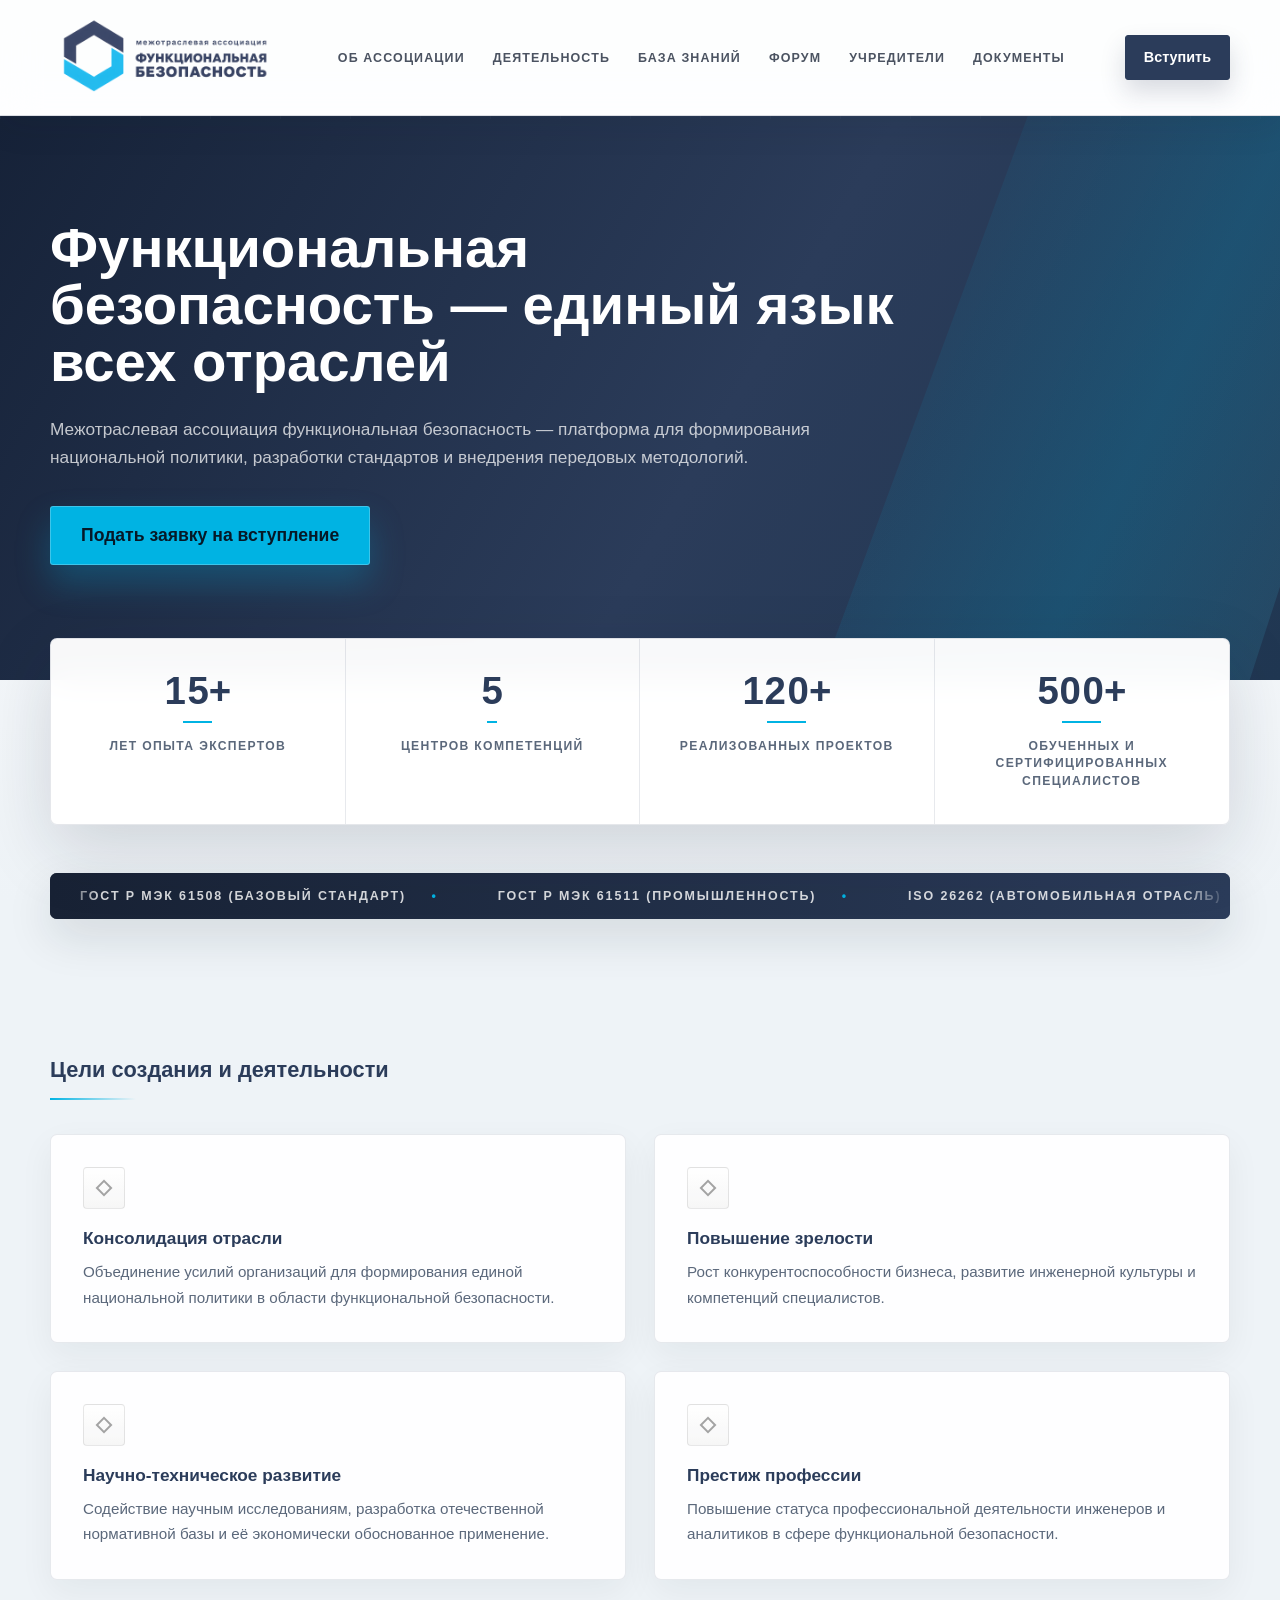
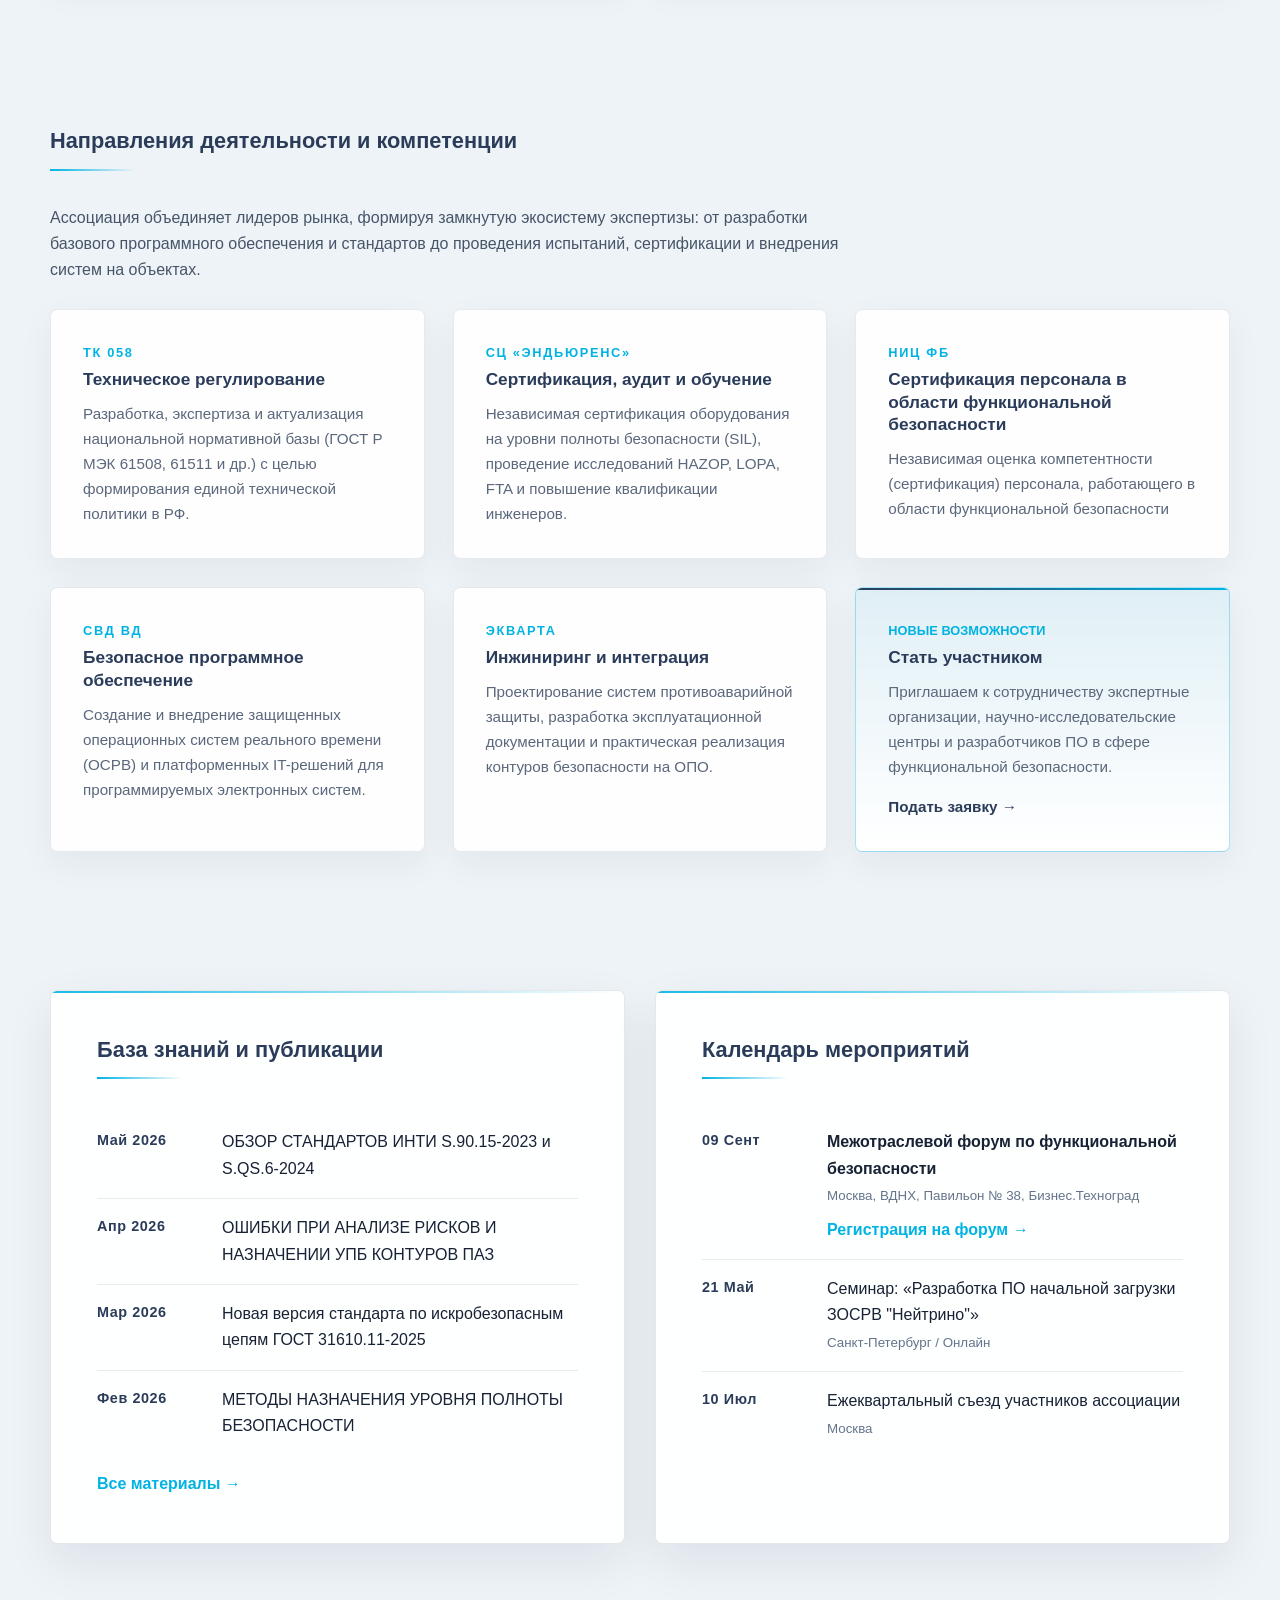
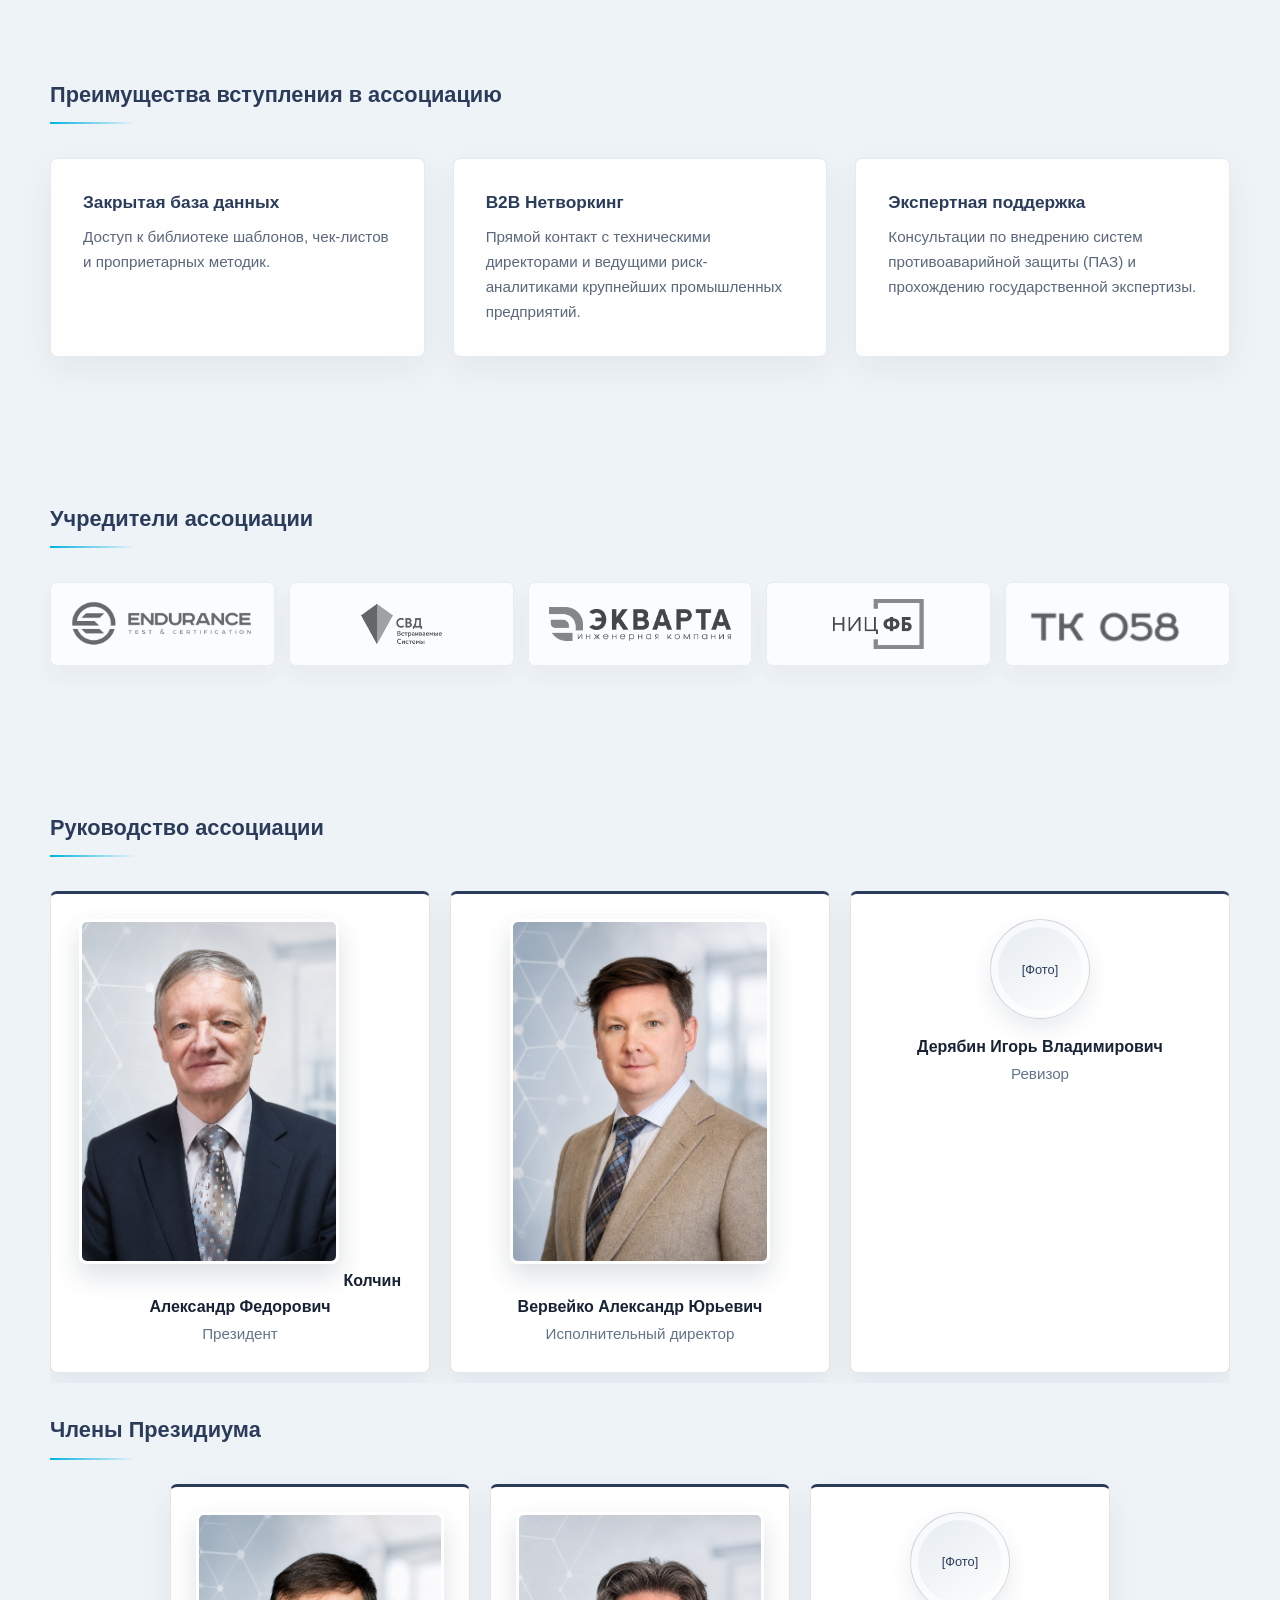
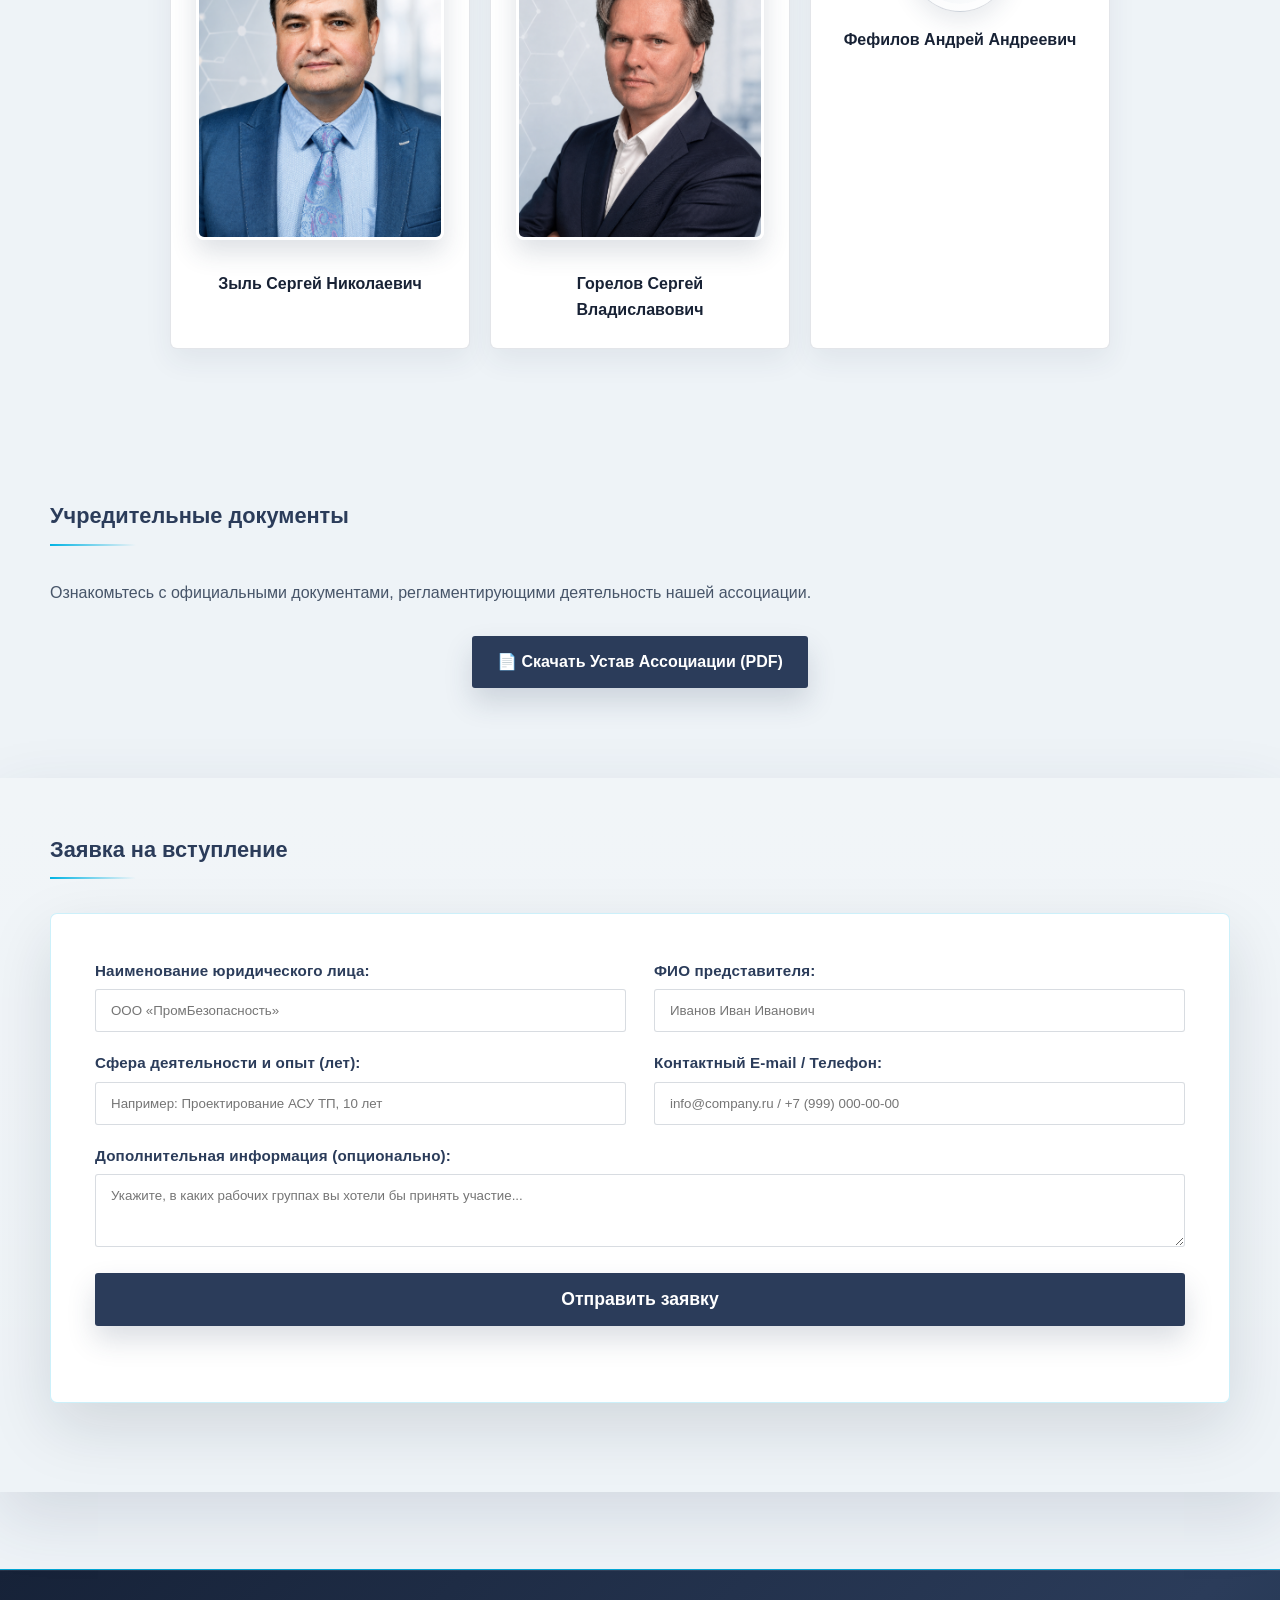
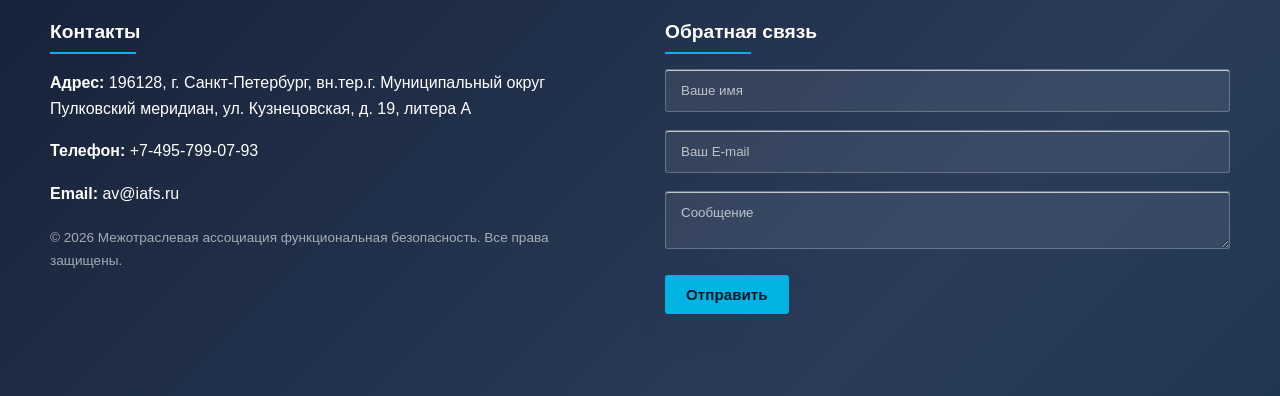
==== commit edfd1b02: "Update index.html" ====
--- a/index.html
+++ b/index.html
@@ -3,6 +3,8 @@
 <head>
     <meta charset="UTF-8">
     <meta name="viewport" content="width=device-width, initial-scale=1.0">
+    <link rel="icon" type="image/png" href="favicon.png">
+    <link rel="apple-touch-icon" href="apple-touch-icon.png">
     <script>
         (function () {
             var cleanPath = window.location.pathname.replace(/\/index\.html$/i, "/");
@@ -1703,7 +1705,7 @@
                     <strong>Зыль Сергей Николаевич</strong>
                 </div>
                 <div class="leader-card">
-                    <div class="portrait-placeholder">[Фото]</div>
+                    <img src="./Горелов.png" alt="Горелов Сергей Владиславович" class="portrait-photo">
                     <strong>Горелов Сергей Владиславович</strong>
                 </div>
                 <div class="leader-card">
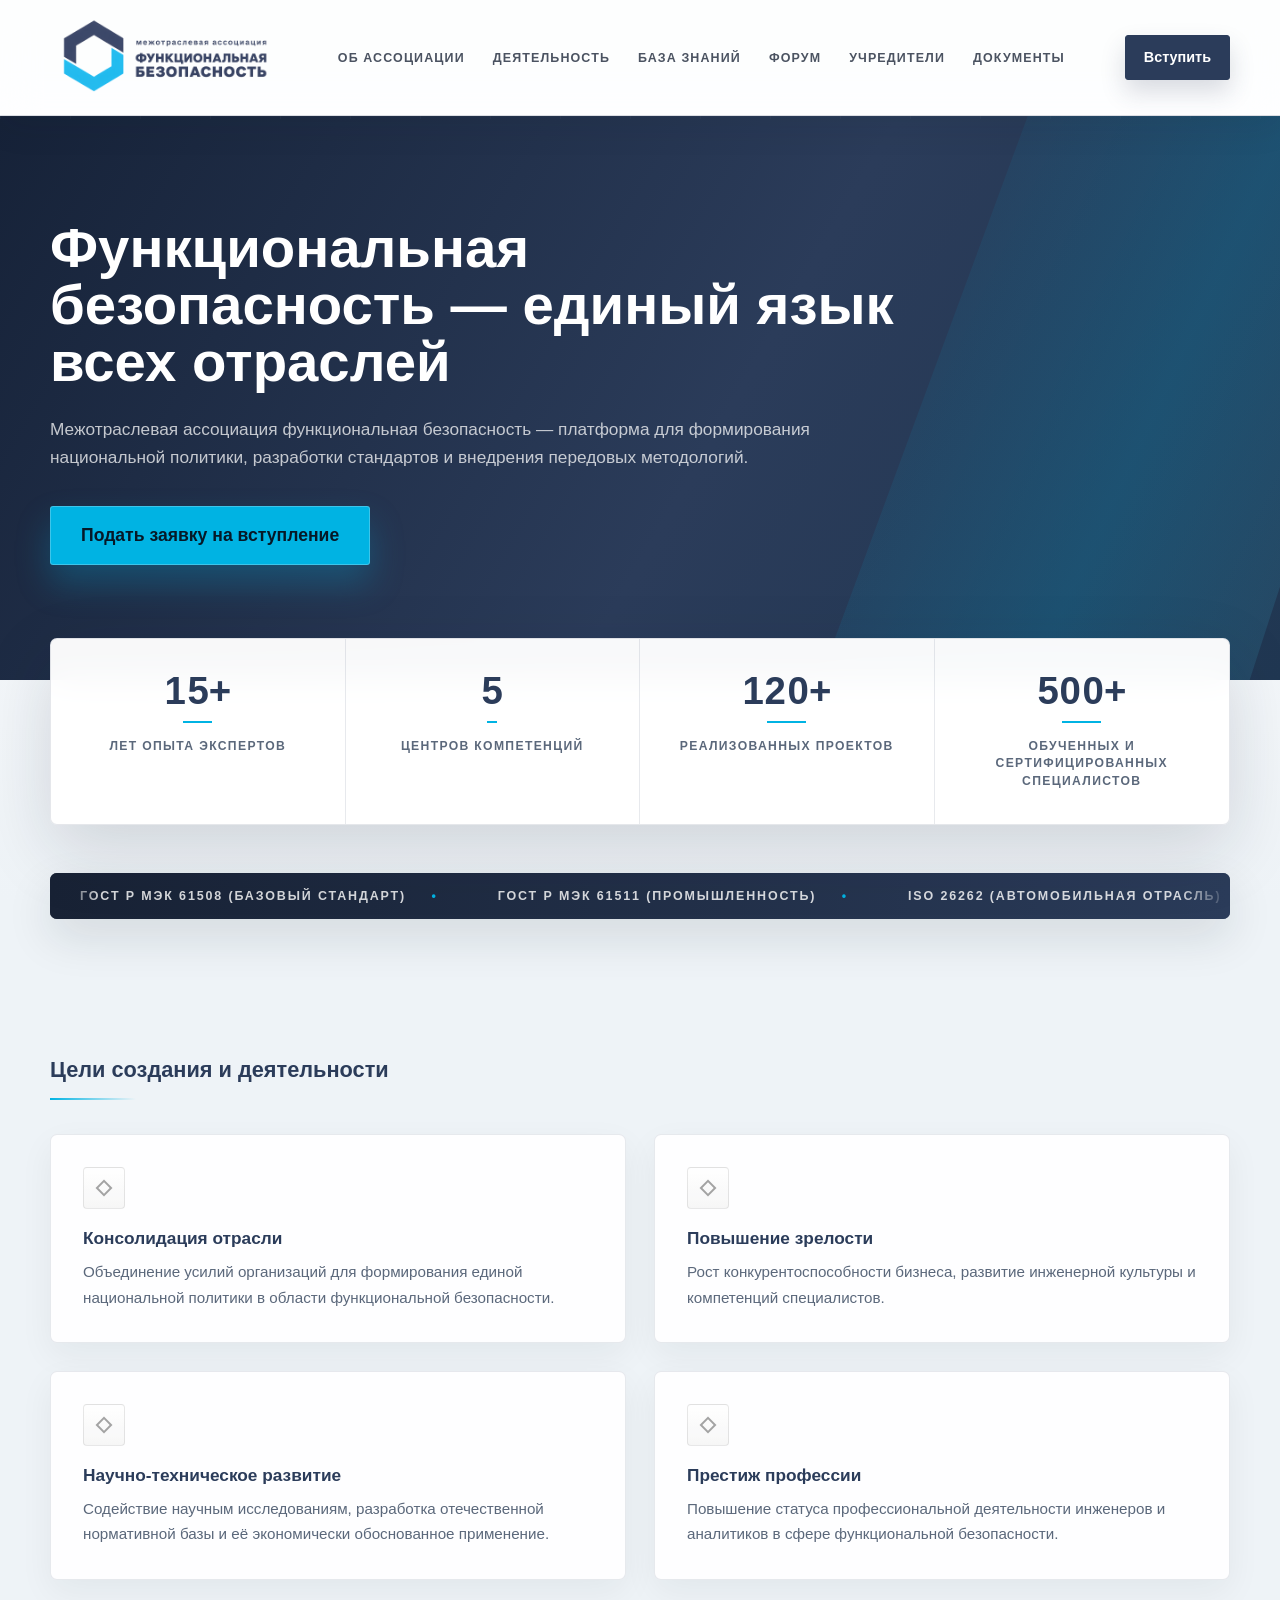
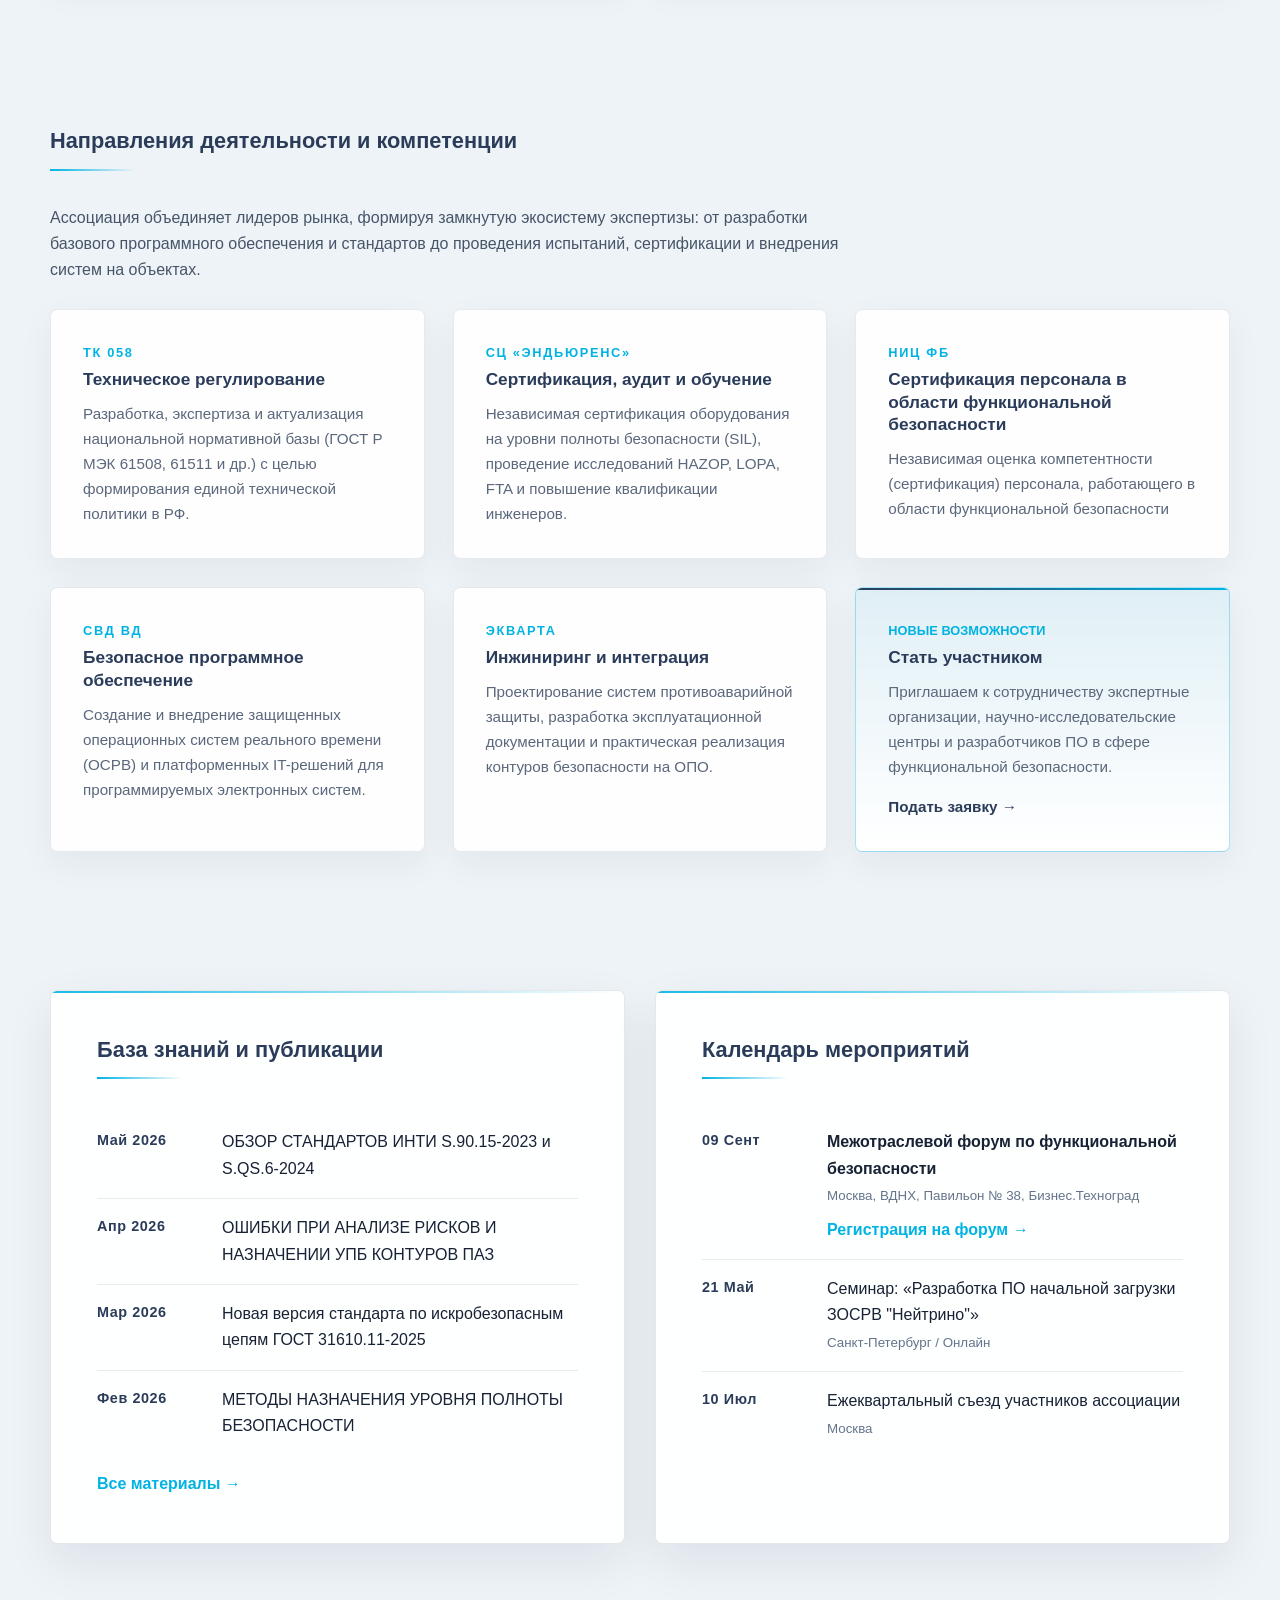
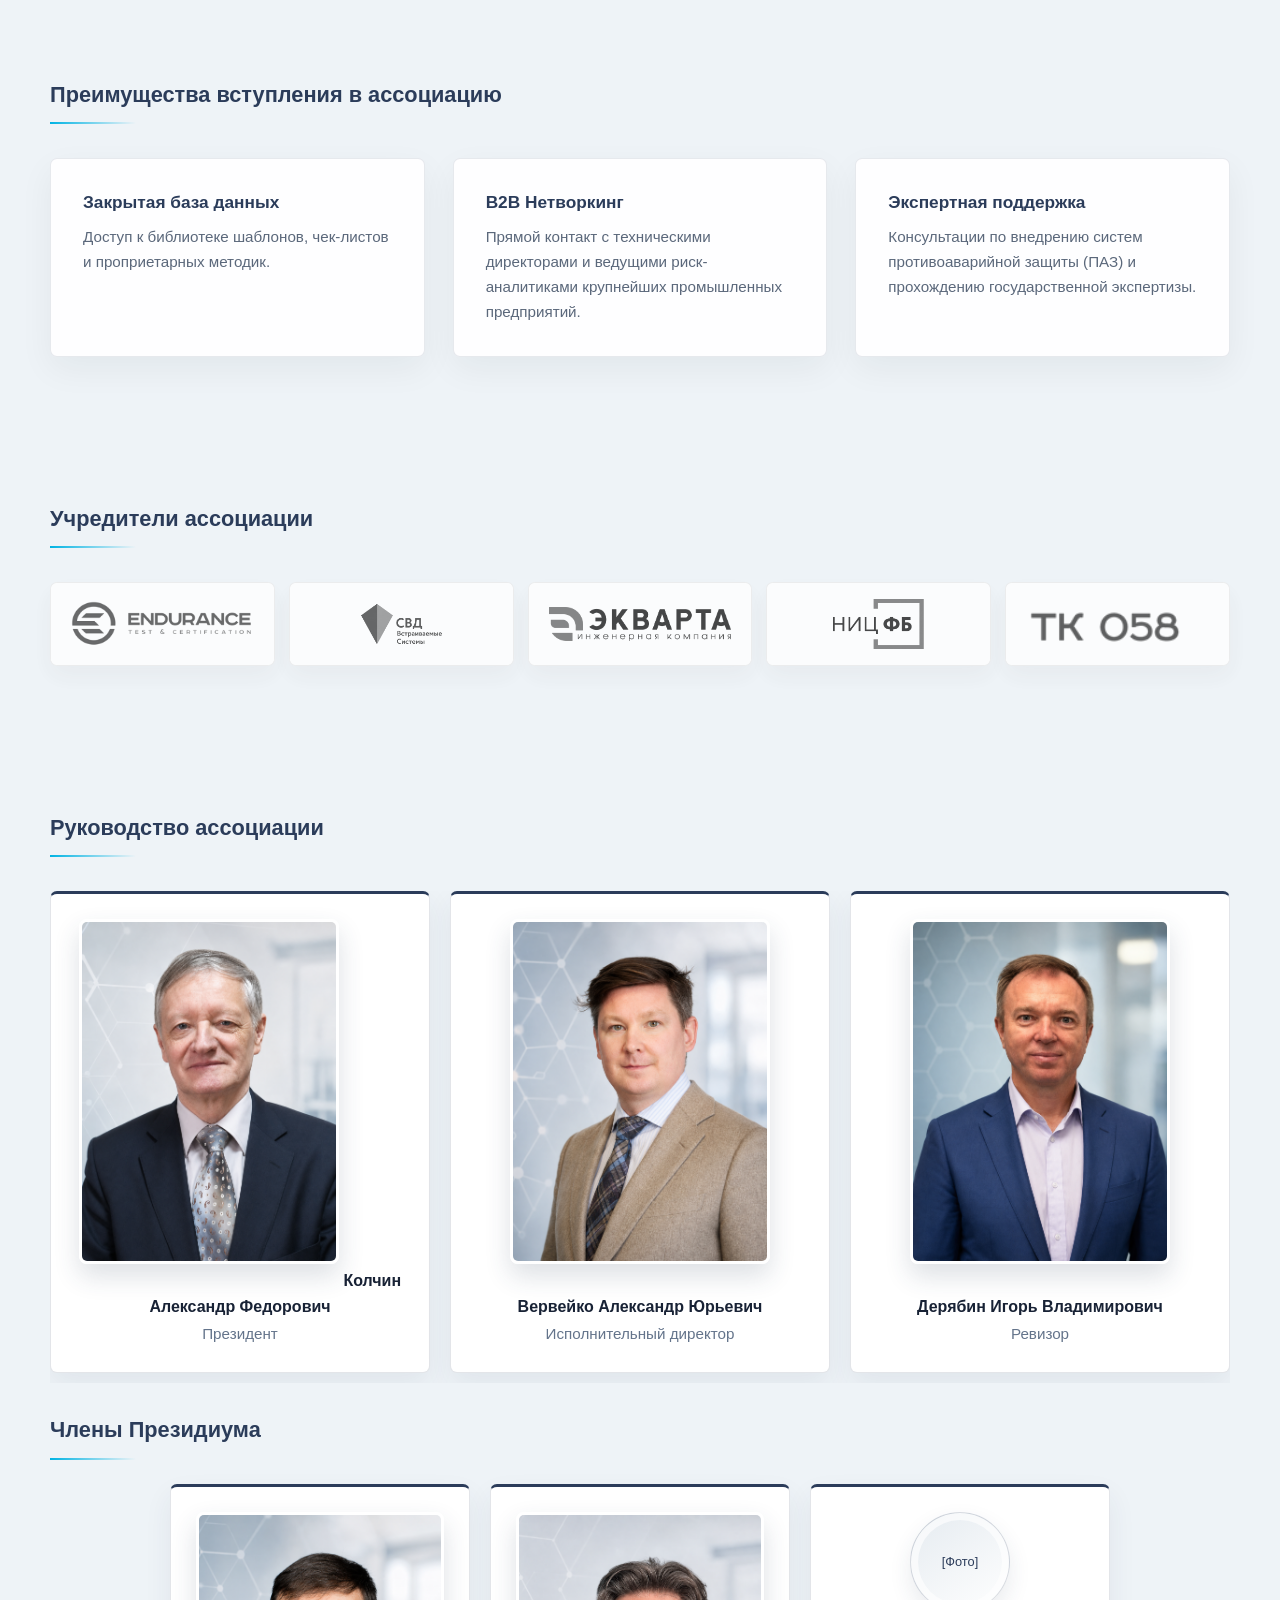
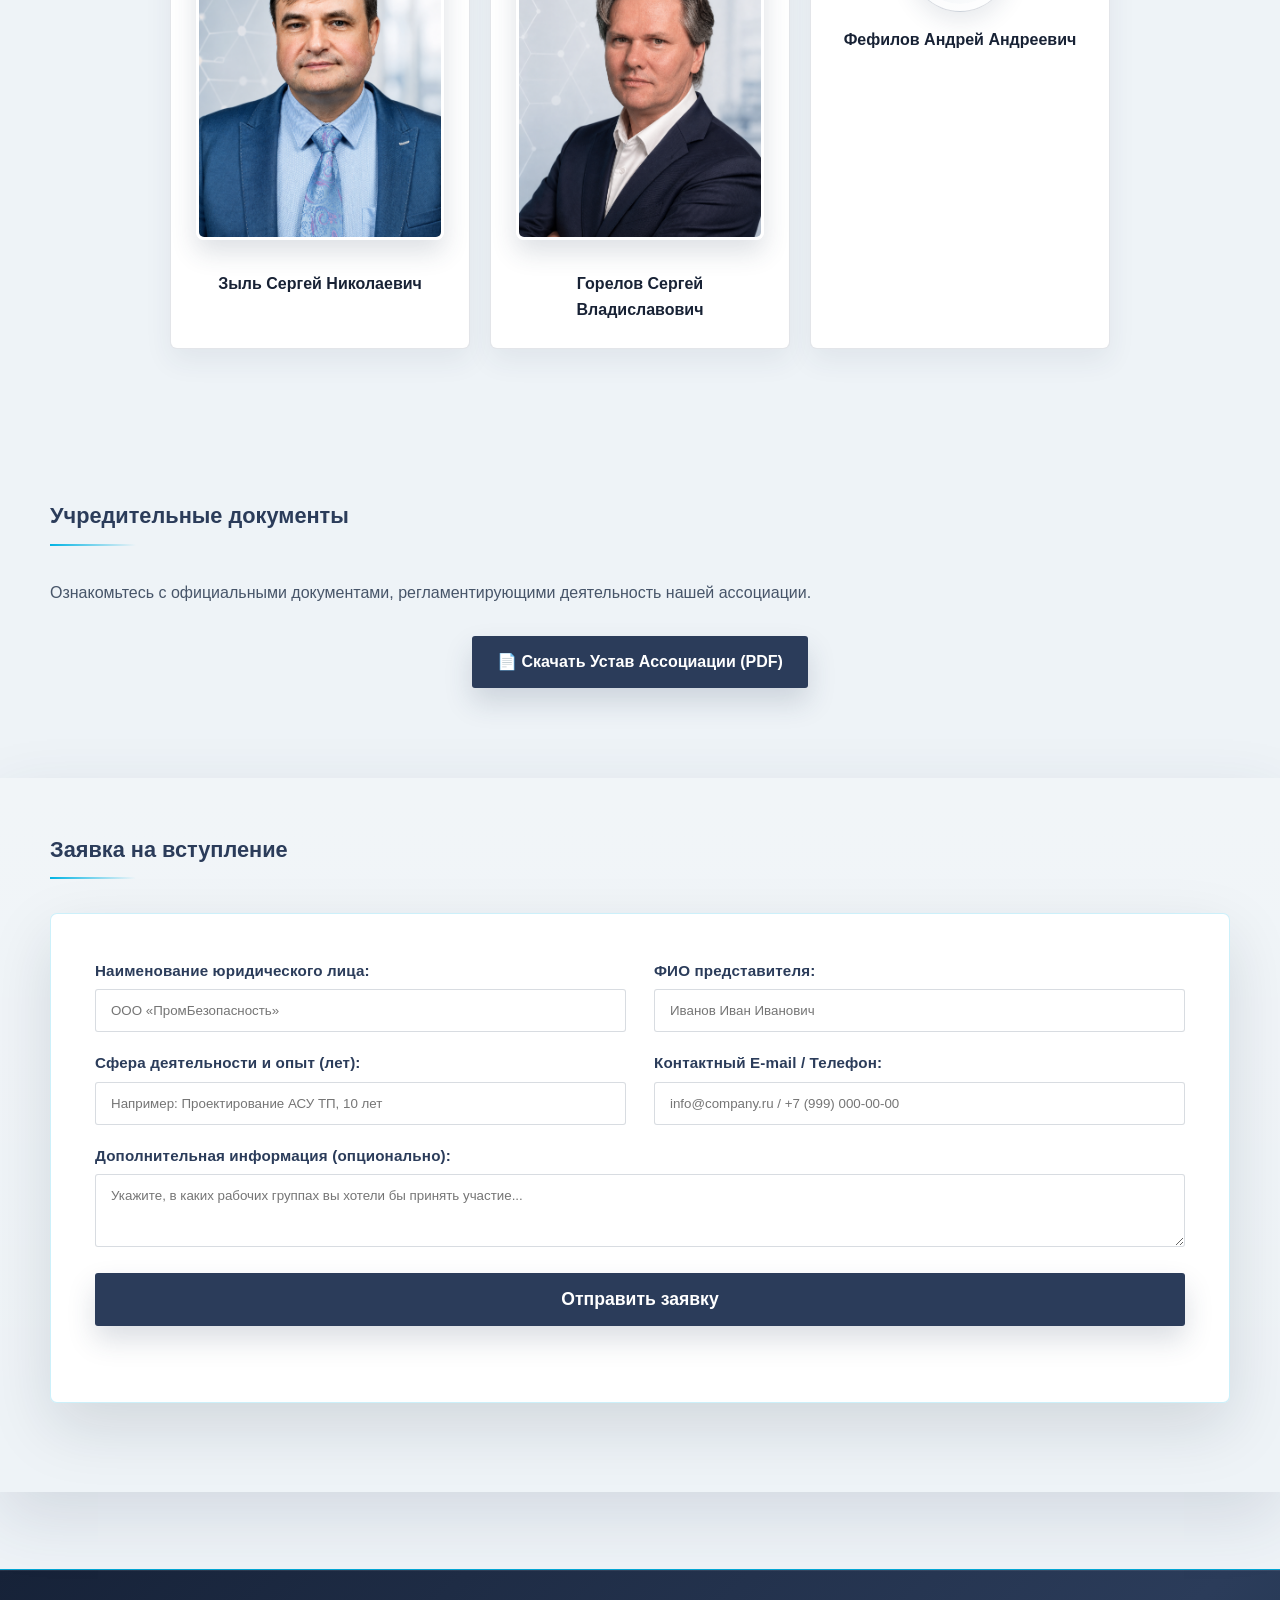
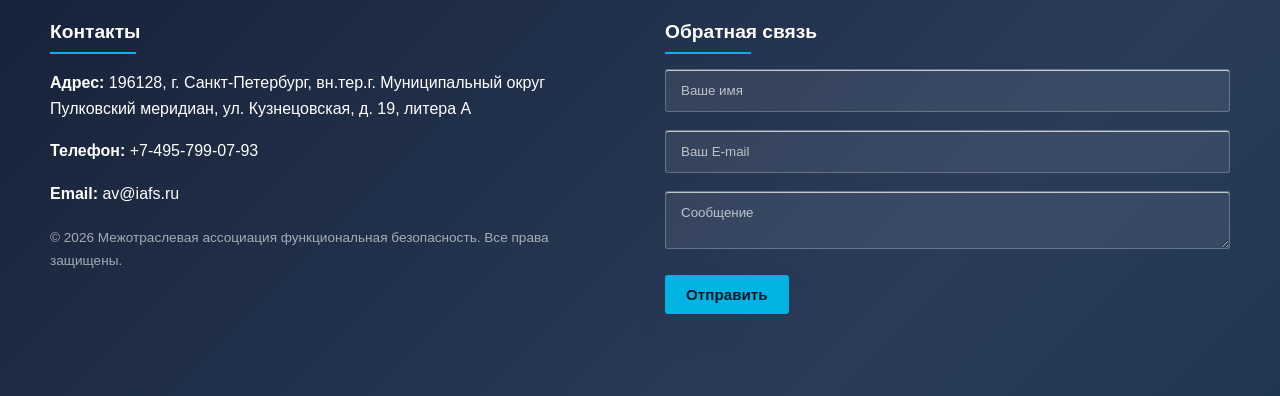
==== commit 88a7beb8: "Update index.html" ====
--- a/index.html
+++ b/index.html
@@ -1693,7 +1693,7 @@
                     <span style="color: #64748b; font-size: 0.95rem;">Исполнительный директор</span>
                 </div>
                 <div class="leader-card">
-                    <div class="portrait-placeholder">[Фото]</div>
+                    <img src="./Дерябин.png" alt="Дерябин Игорь Владимирович" class="portrait-photo">
                     <strong>Дерябин Игорь Владимирович</strong><br>
                     <span style="color: #64748b; font-size: 0.95rem;">Ревизор</span>
                 </div>
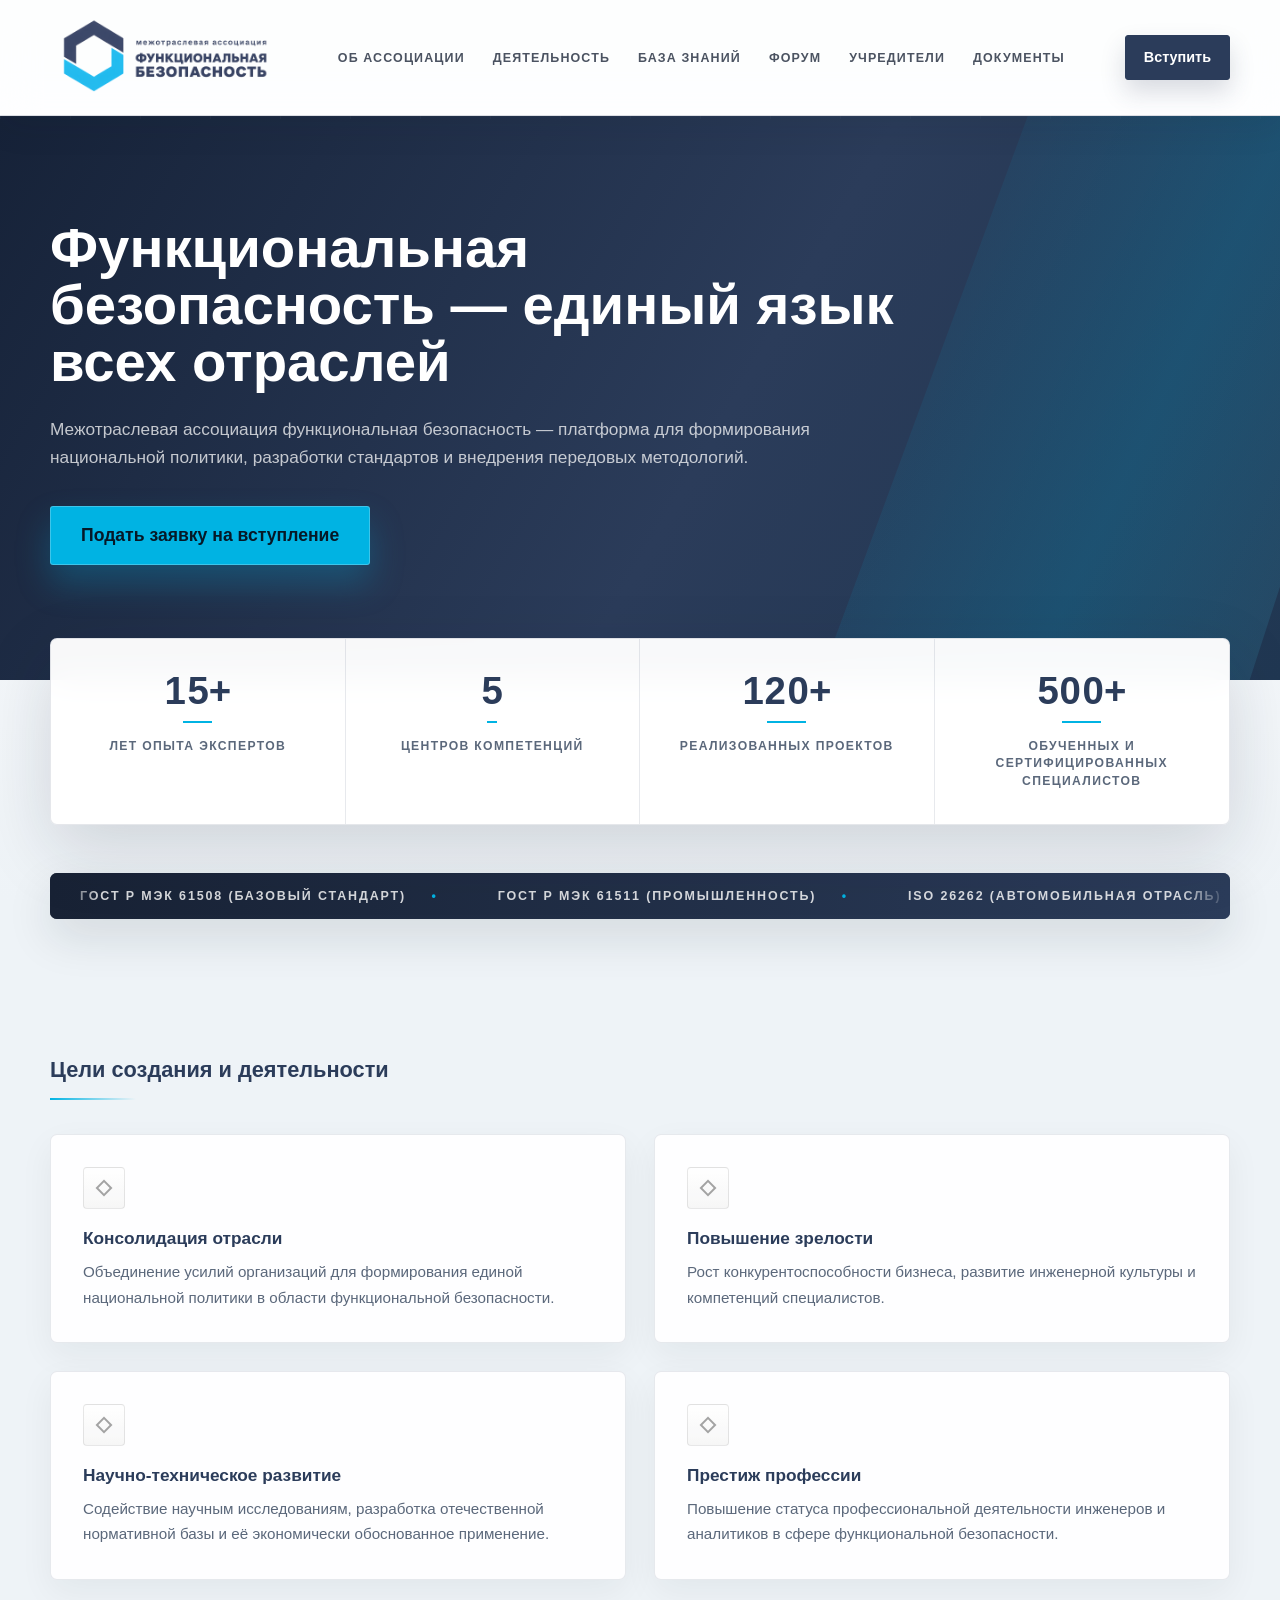
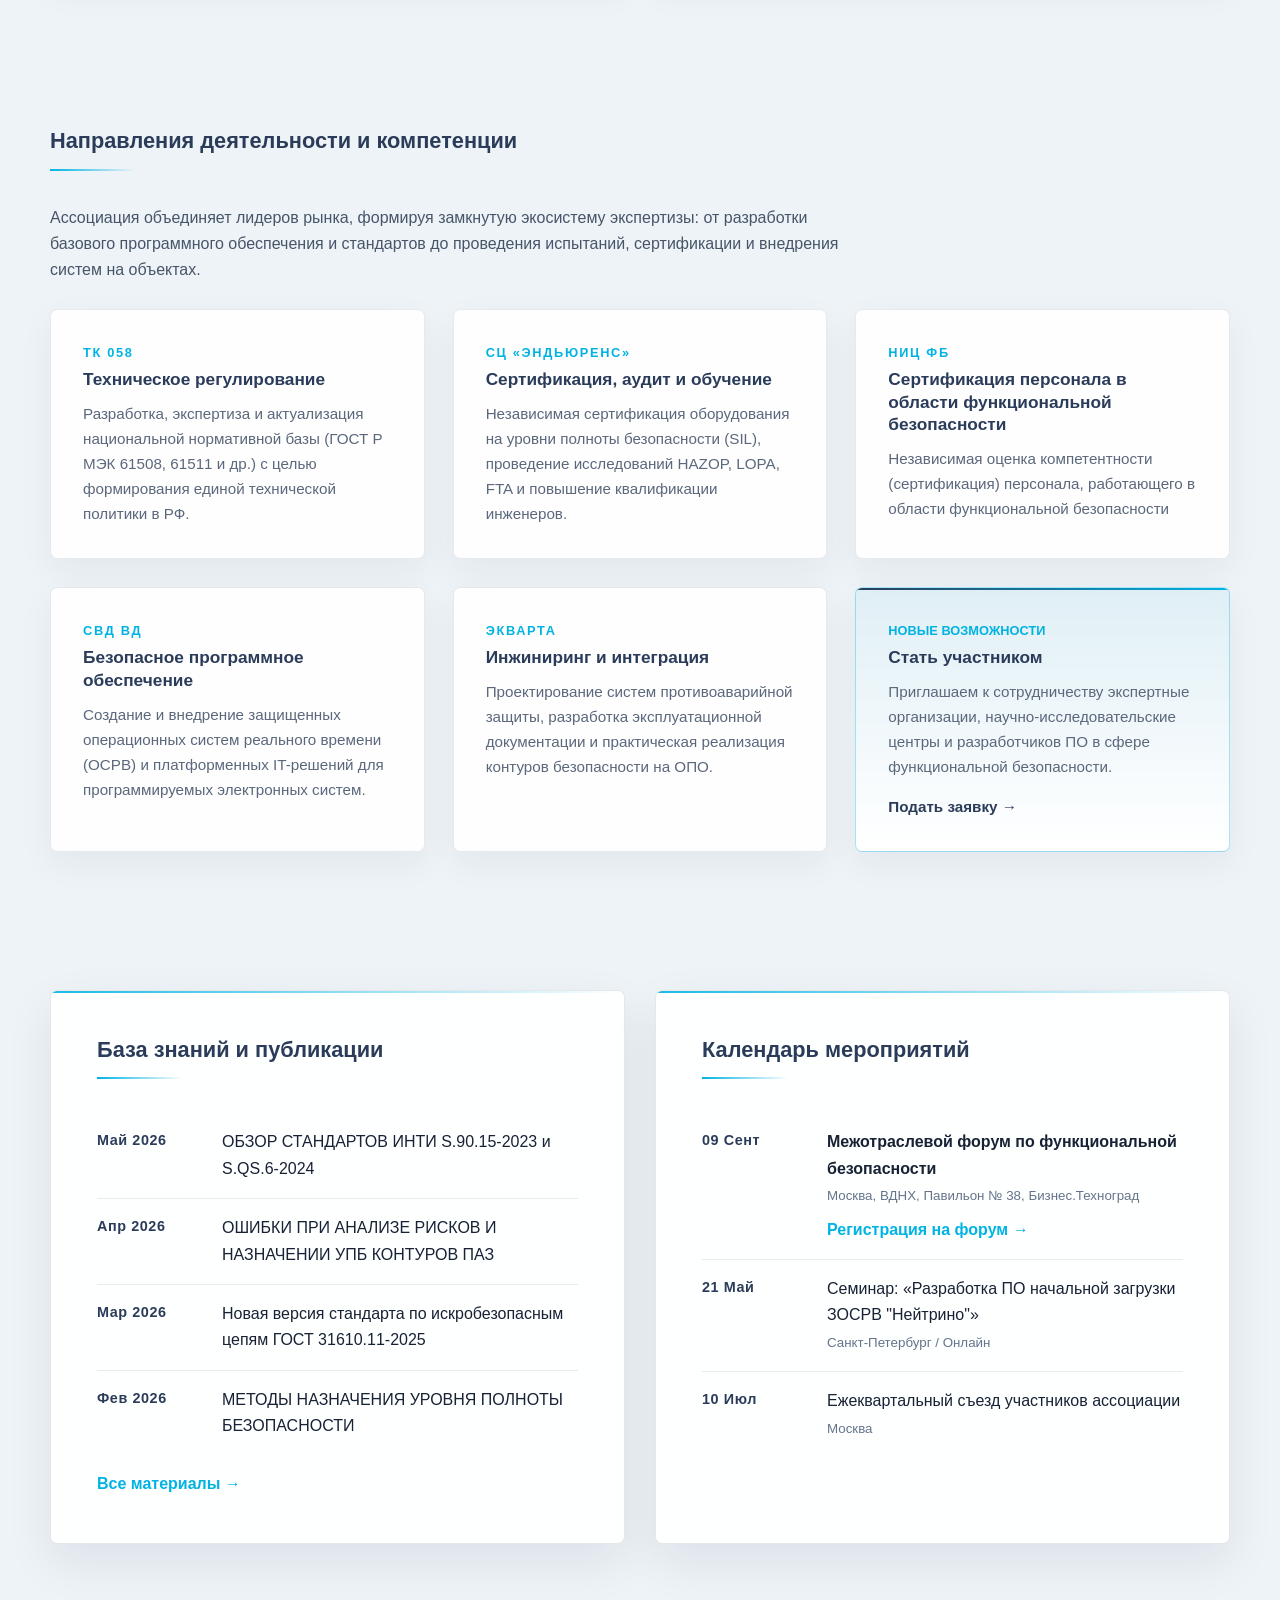
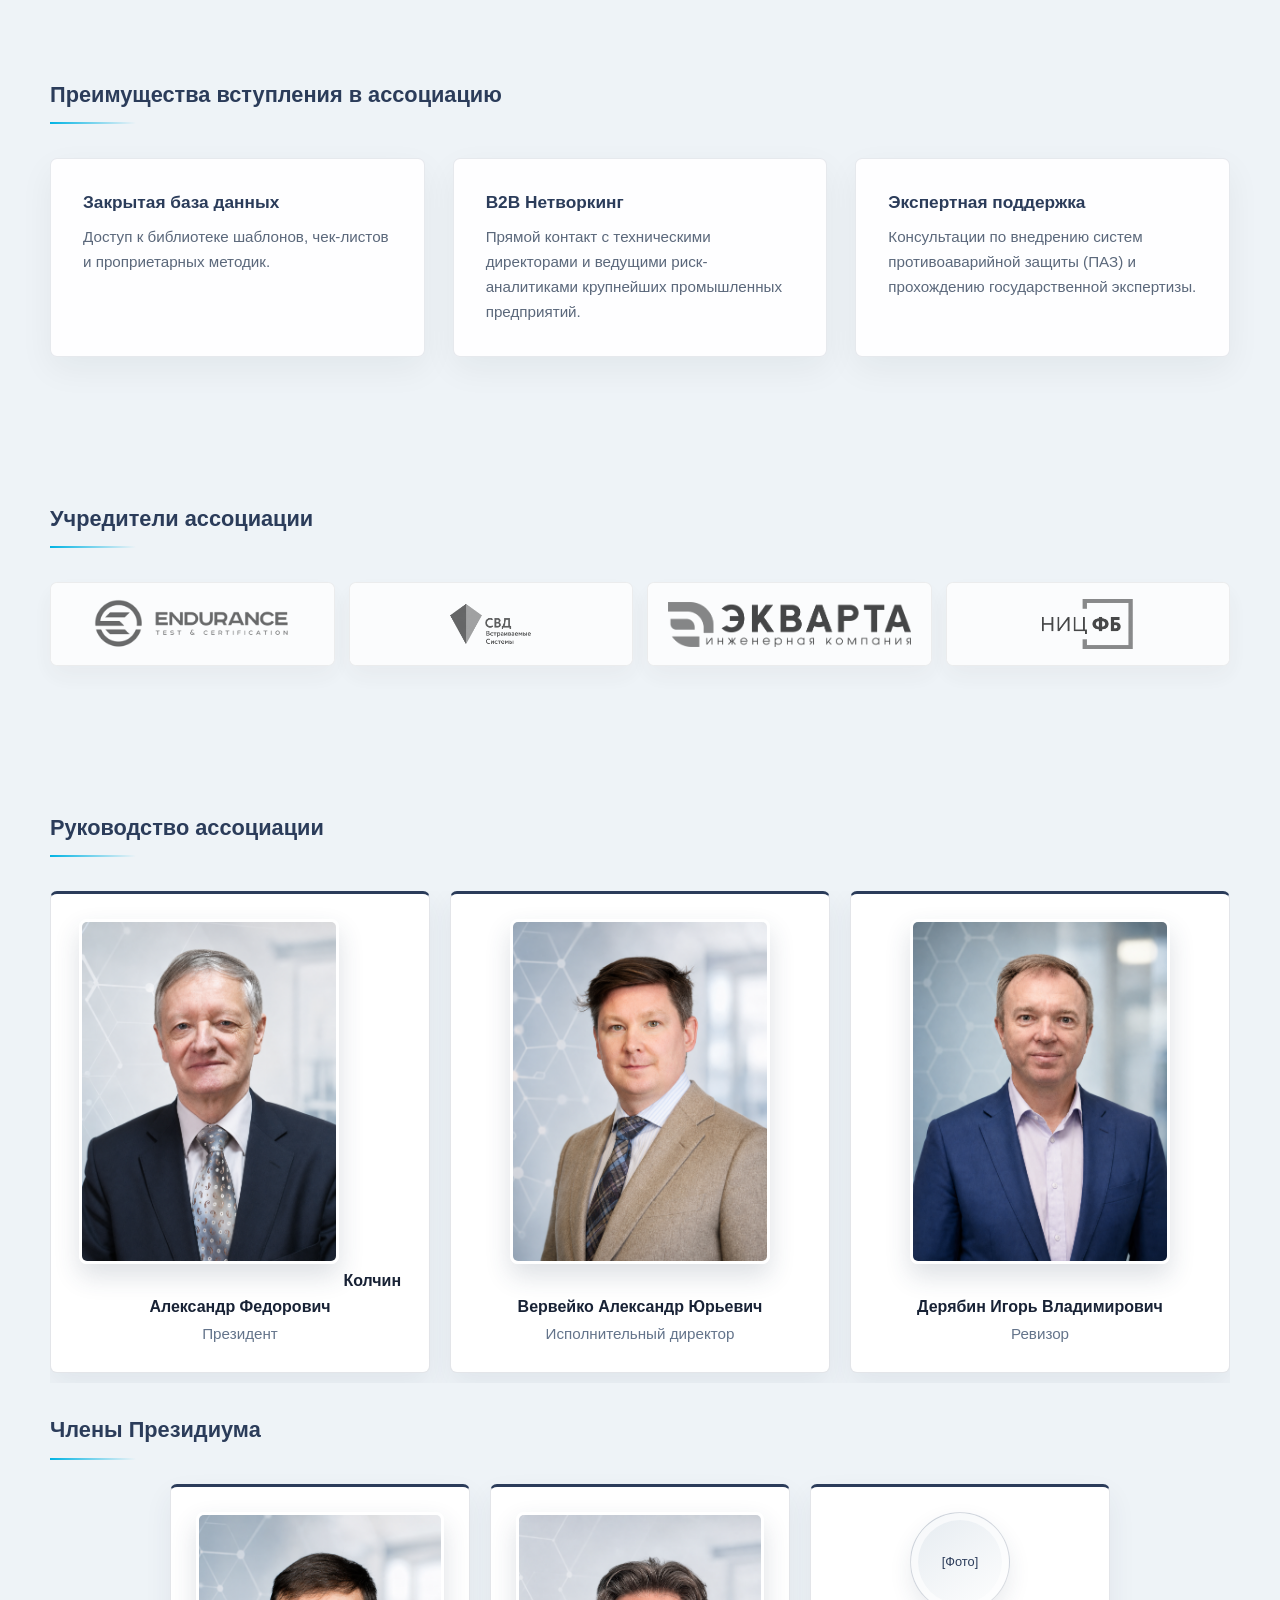
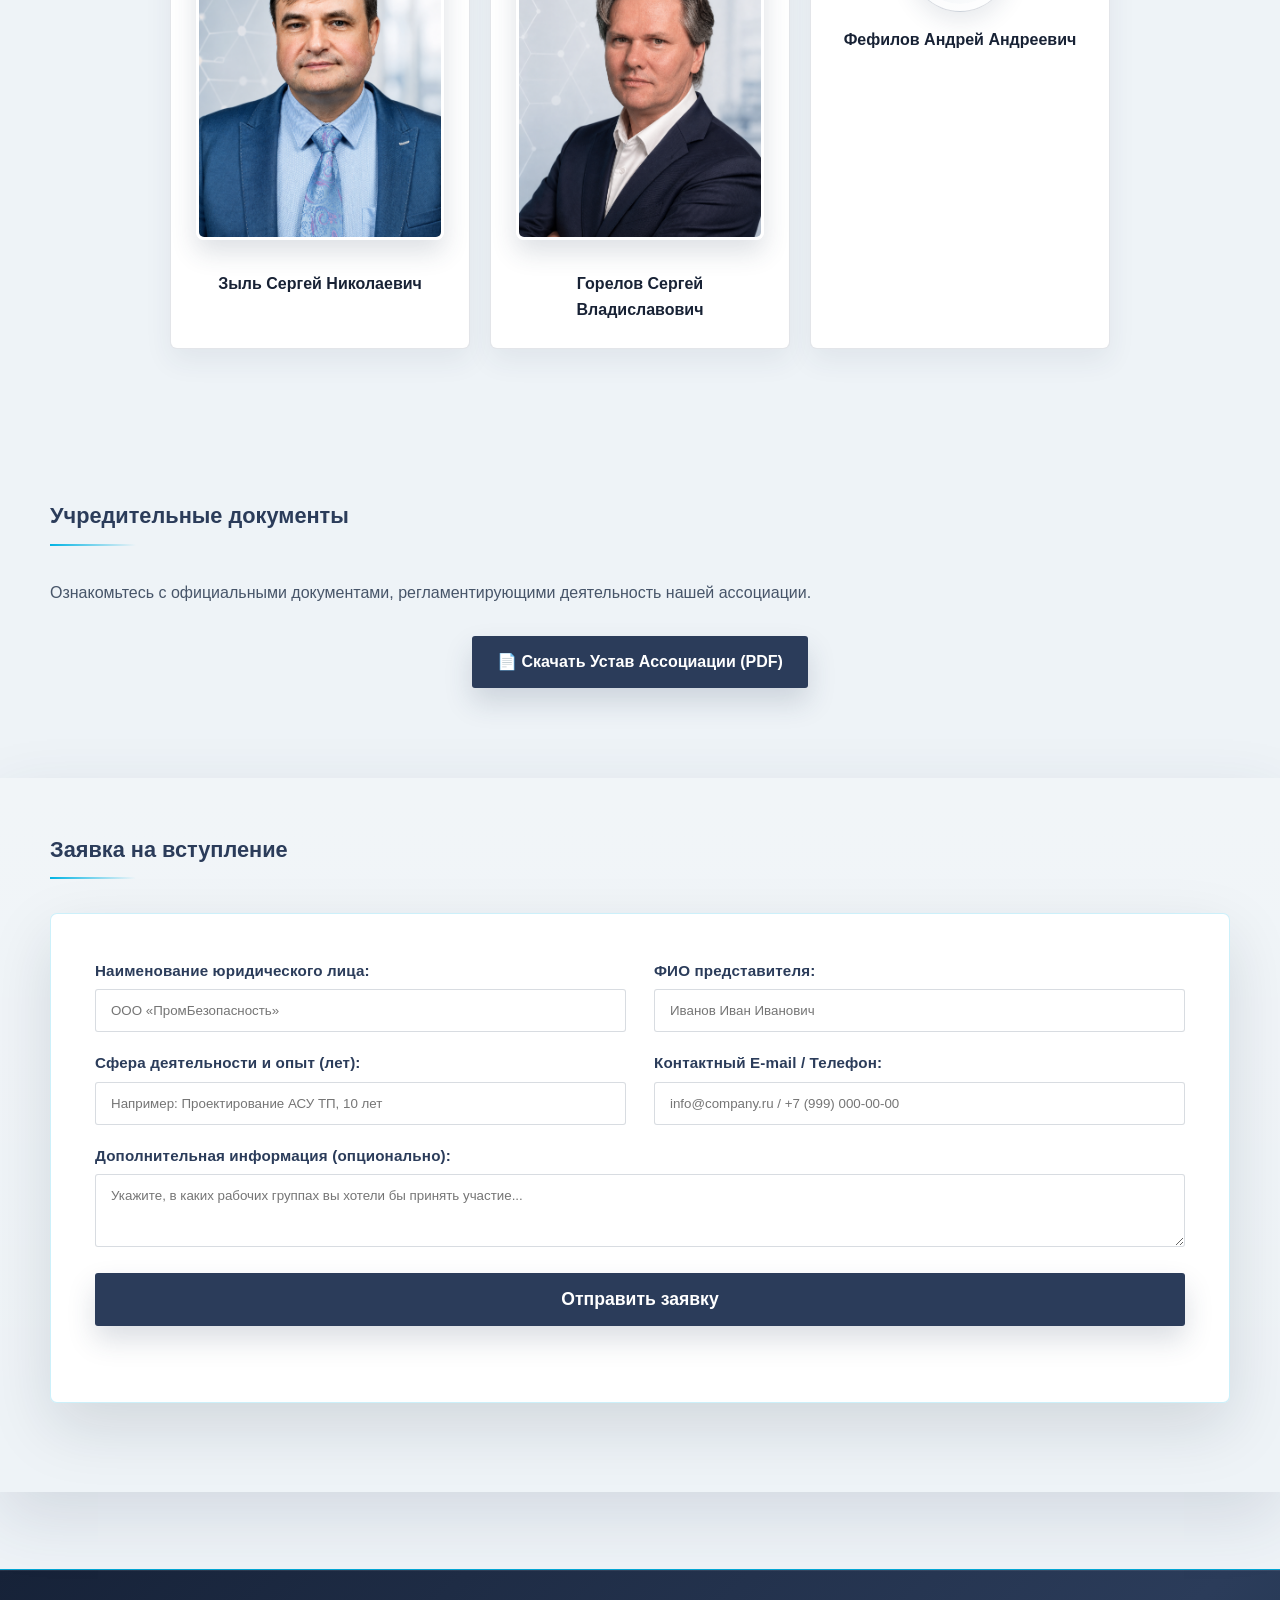
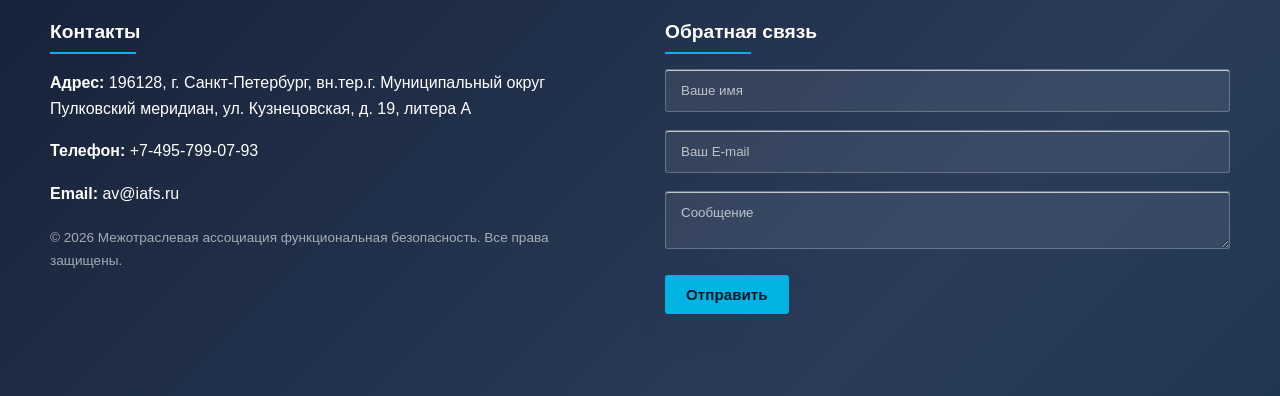
==== commit d6a2f2a2: "Update index.html" ====
--- a/index.html
+++ b/index.html
@@ -1672,10 +1672,6 @@
                 <a href="https://fs.center/" class="member-link" target="_blank" rel="noopener noreferrer" aria-label="Перейти на сайт НИЦ ФБ">
                     <img src="./НИЦ ФБ.png" alt="НИЦ ФБ" class="member-logo">
                 </a>
-                <a href="https://61508.ru/tk-058/" class="member-link" target="_blank" rel="noopener noreferrer" aria-label="Перейти на сайт ТК 058">
-                    <img src="./Рисунок3.png" alt="Учредитель ассоциации" class="member-logo">
-                </a>
-            
             </div>
         </section>
 
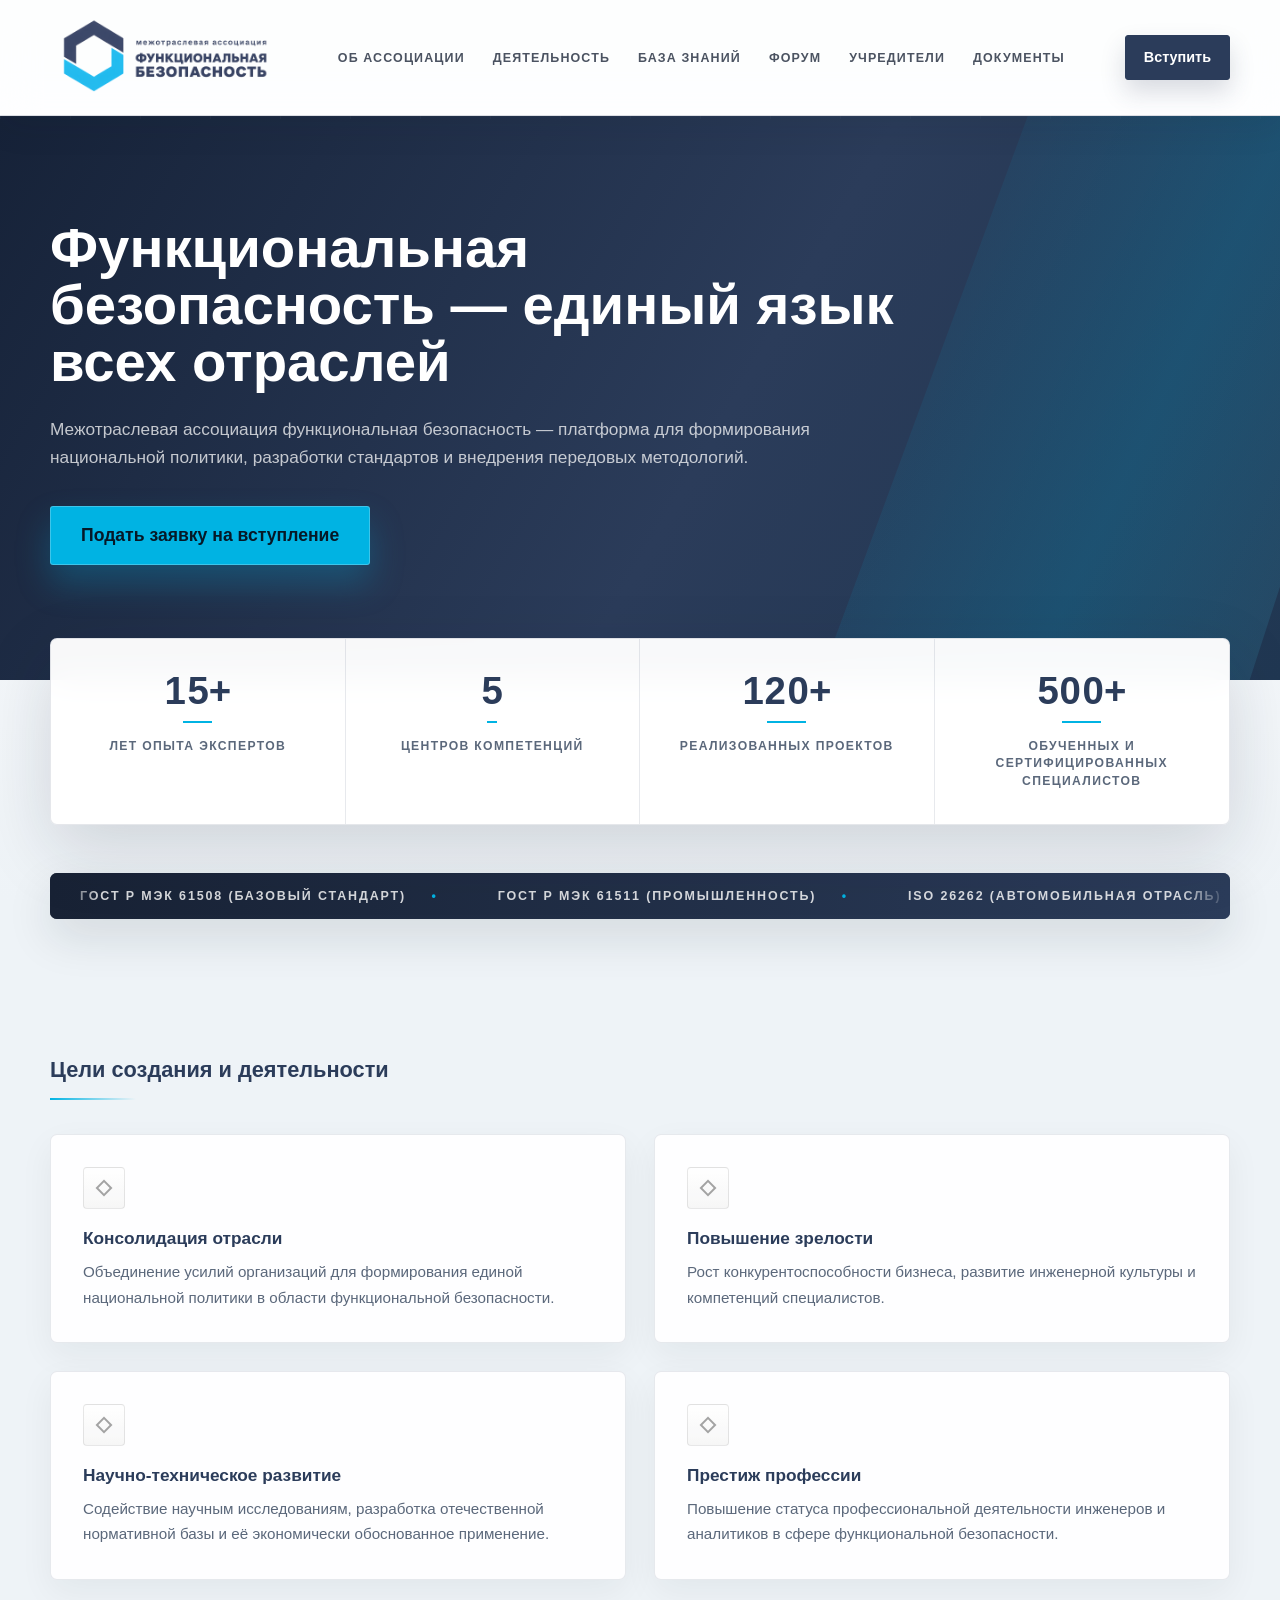
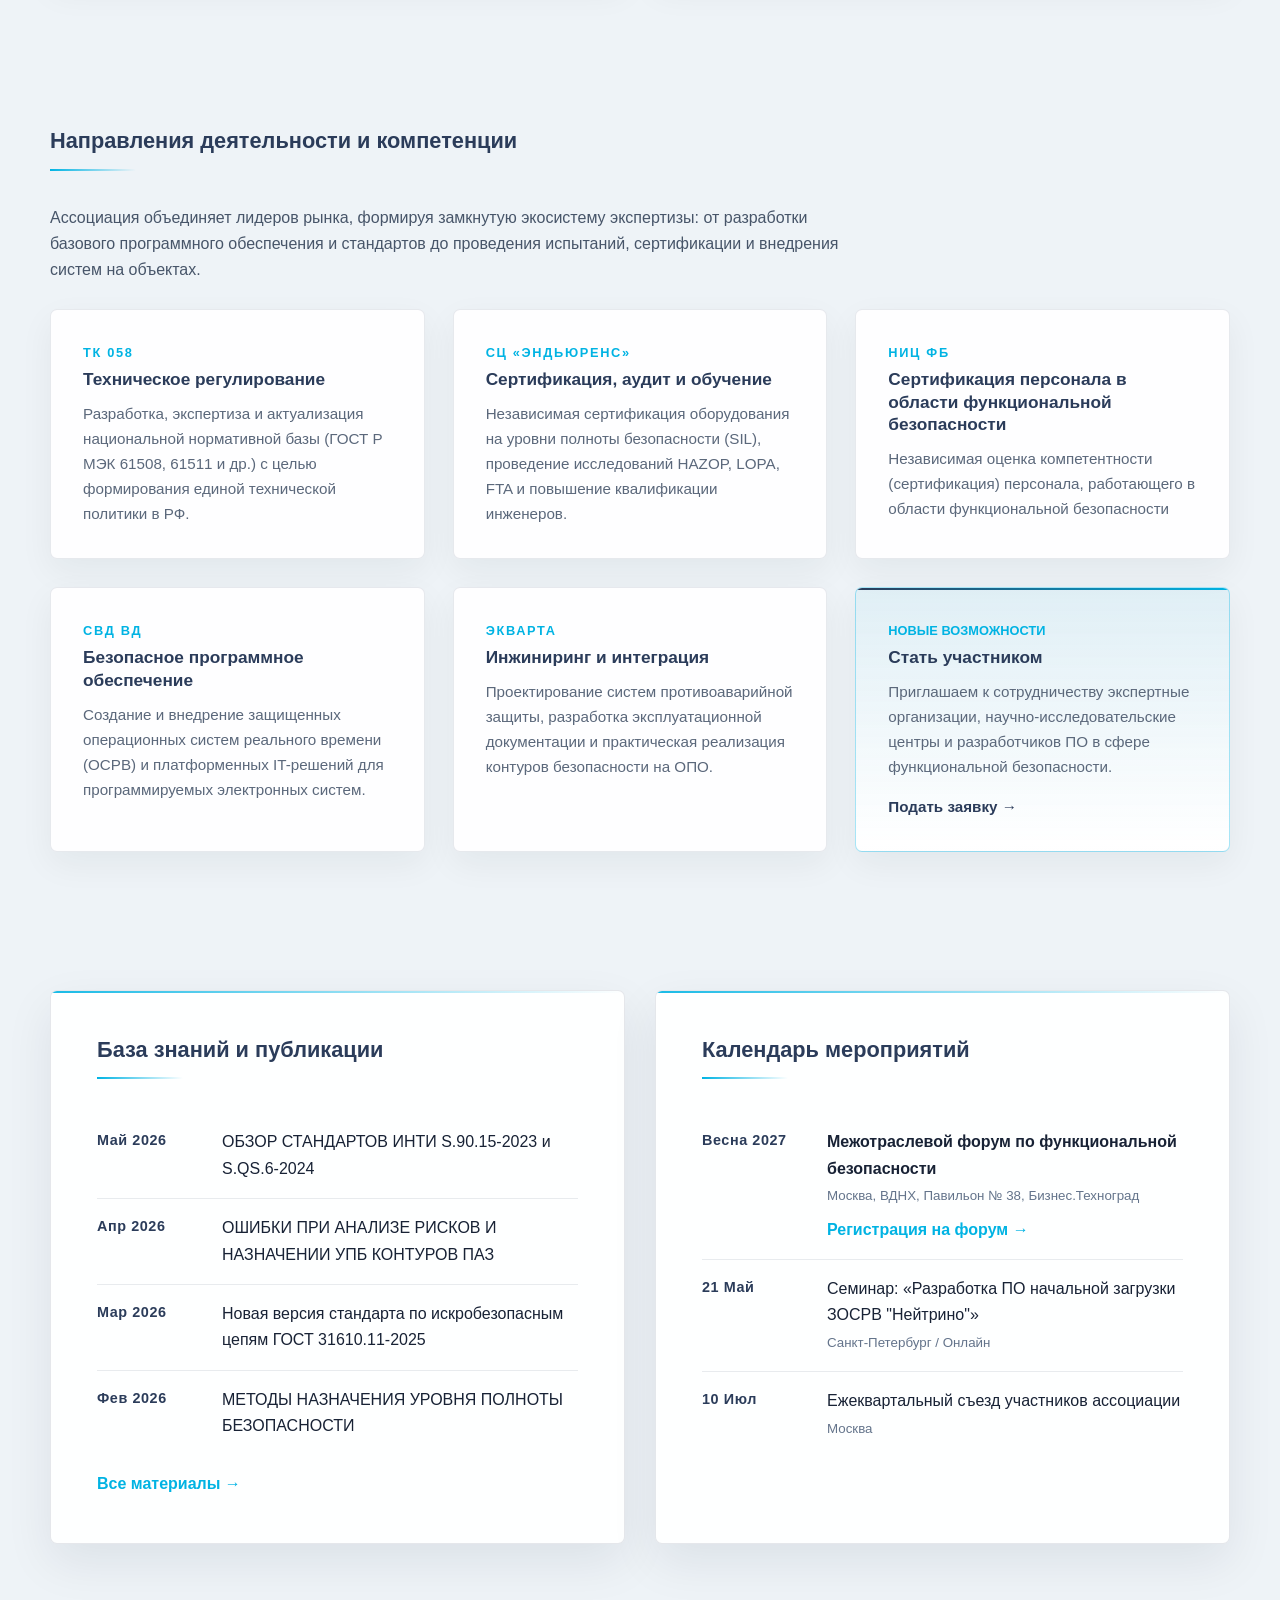
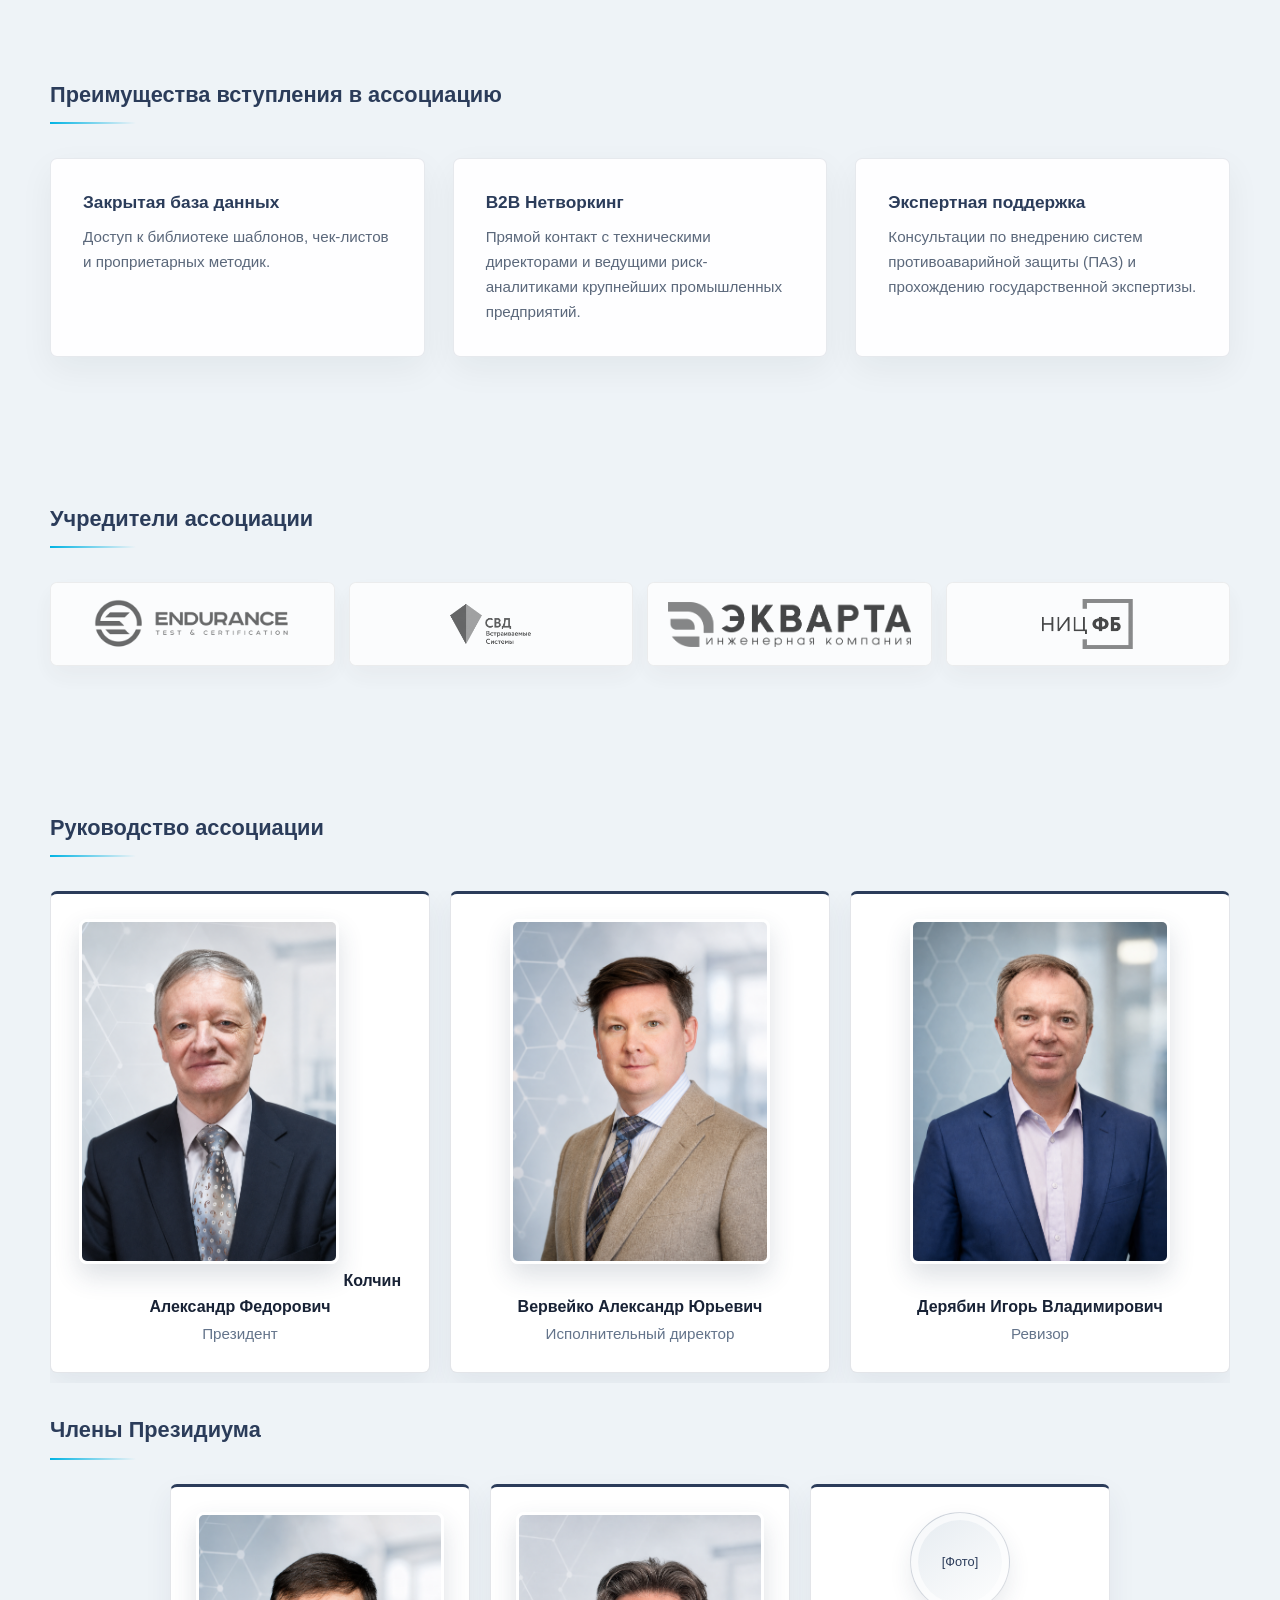
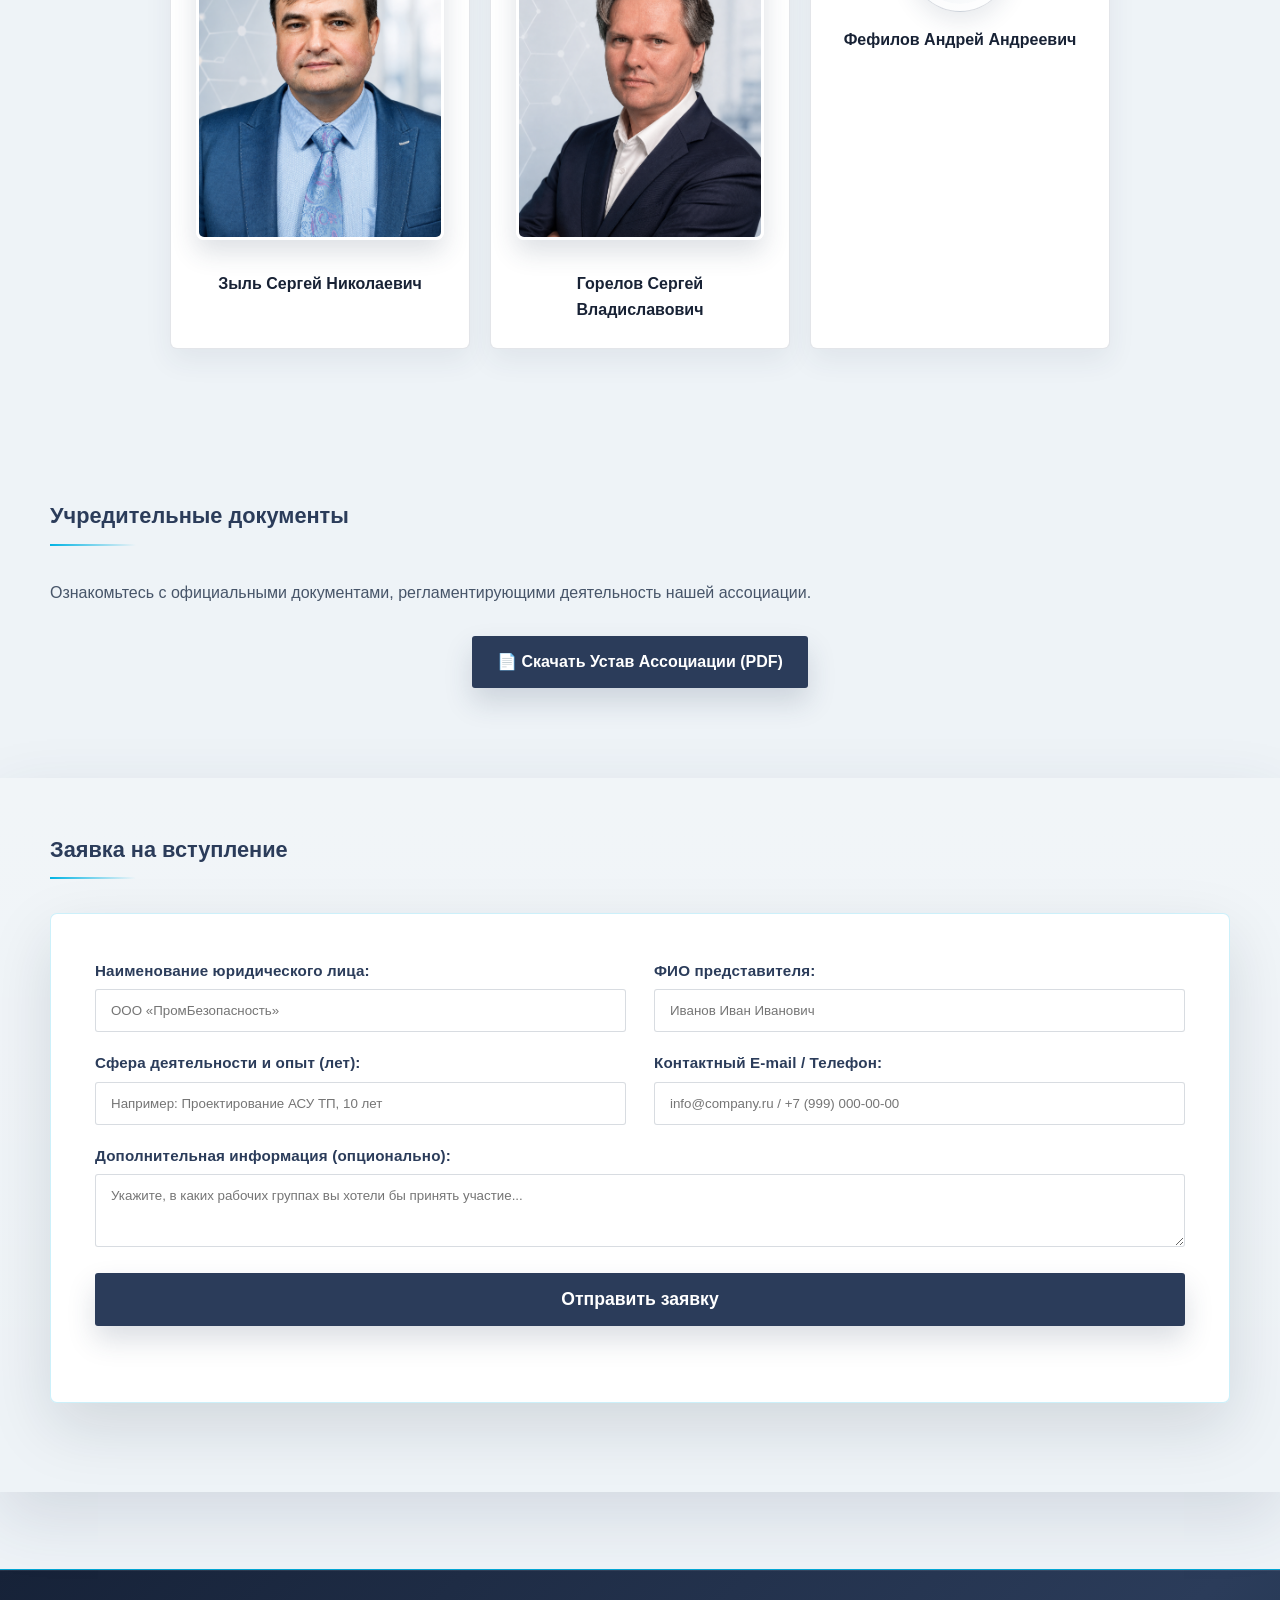
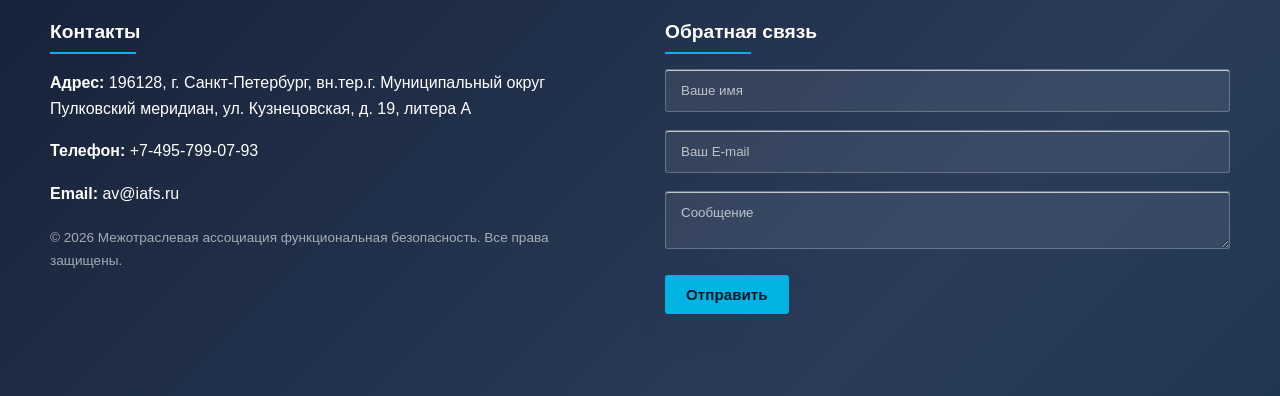
==== commit d61947d6: "Update index.html" ====
--- a/index.html
+++ b/index.html
@@ -1624,7 +1624,7 @@
                 <h2>Календарь мероприятий</h2>
                 <ul class="list-items">
                     <li>
-                        <span class="date">09 Сент</span>
+                        <span class="date">Весна 2027</span>
                         <div><strong>Межотраслевой форум по функциональной безопасности</strong><br><small style="color: #64748b;">Москва, ВДНХ, Павильон № 38, Бизнес.Техноград</small><br><a href="/forum-registration/" style="display: inline-block; margin-top: 8px; color: var(--accent-color); font-weight: 700; text-decoration: none;">Регистрация на форум →</a></div>
                     </li>
                     <li>
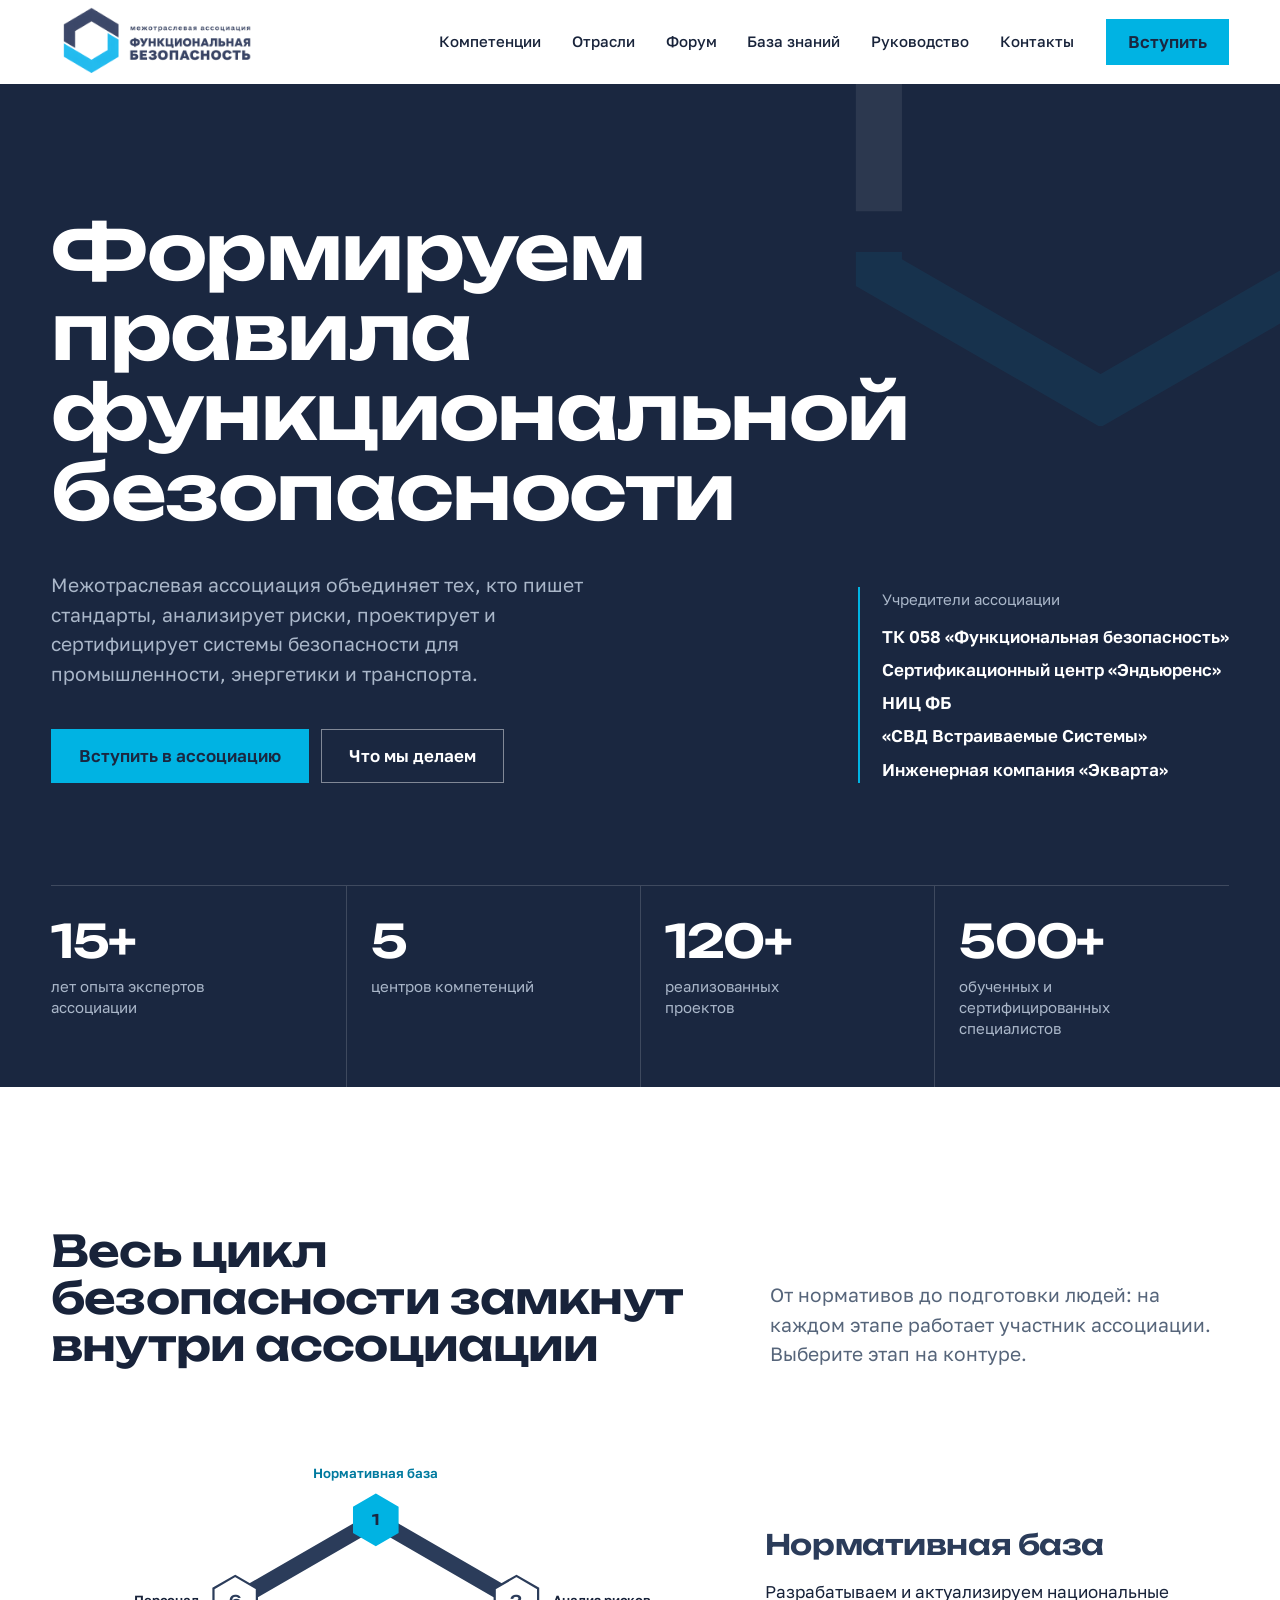
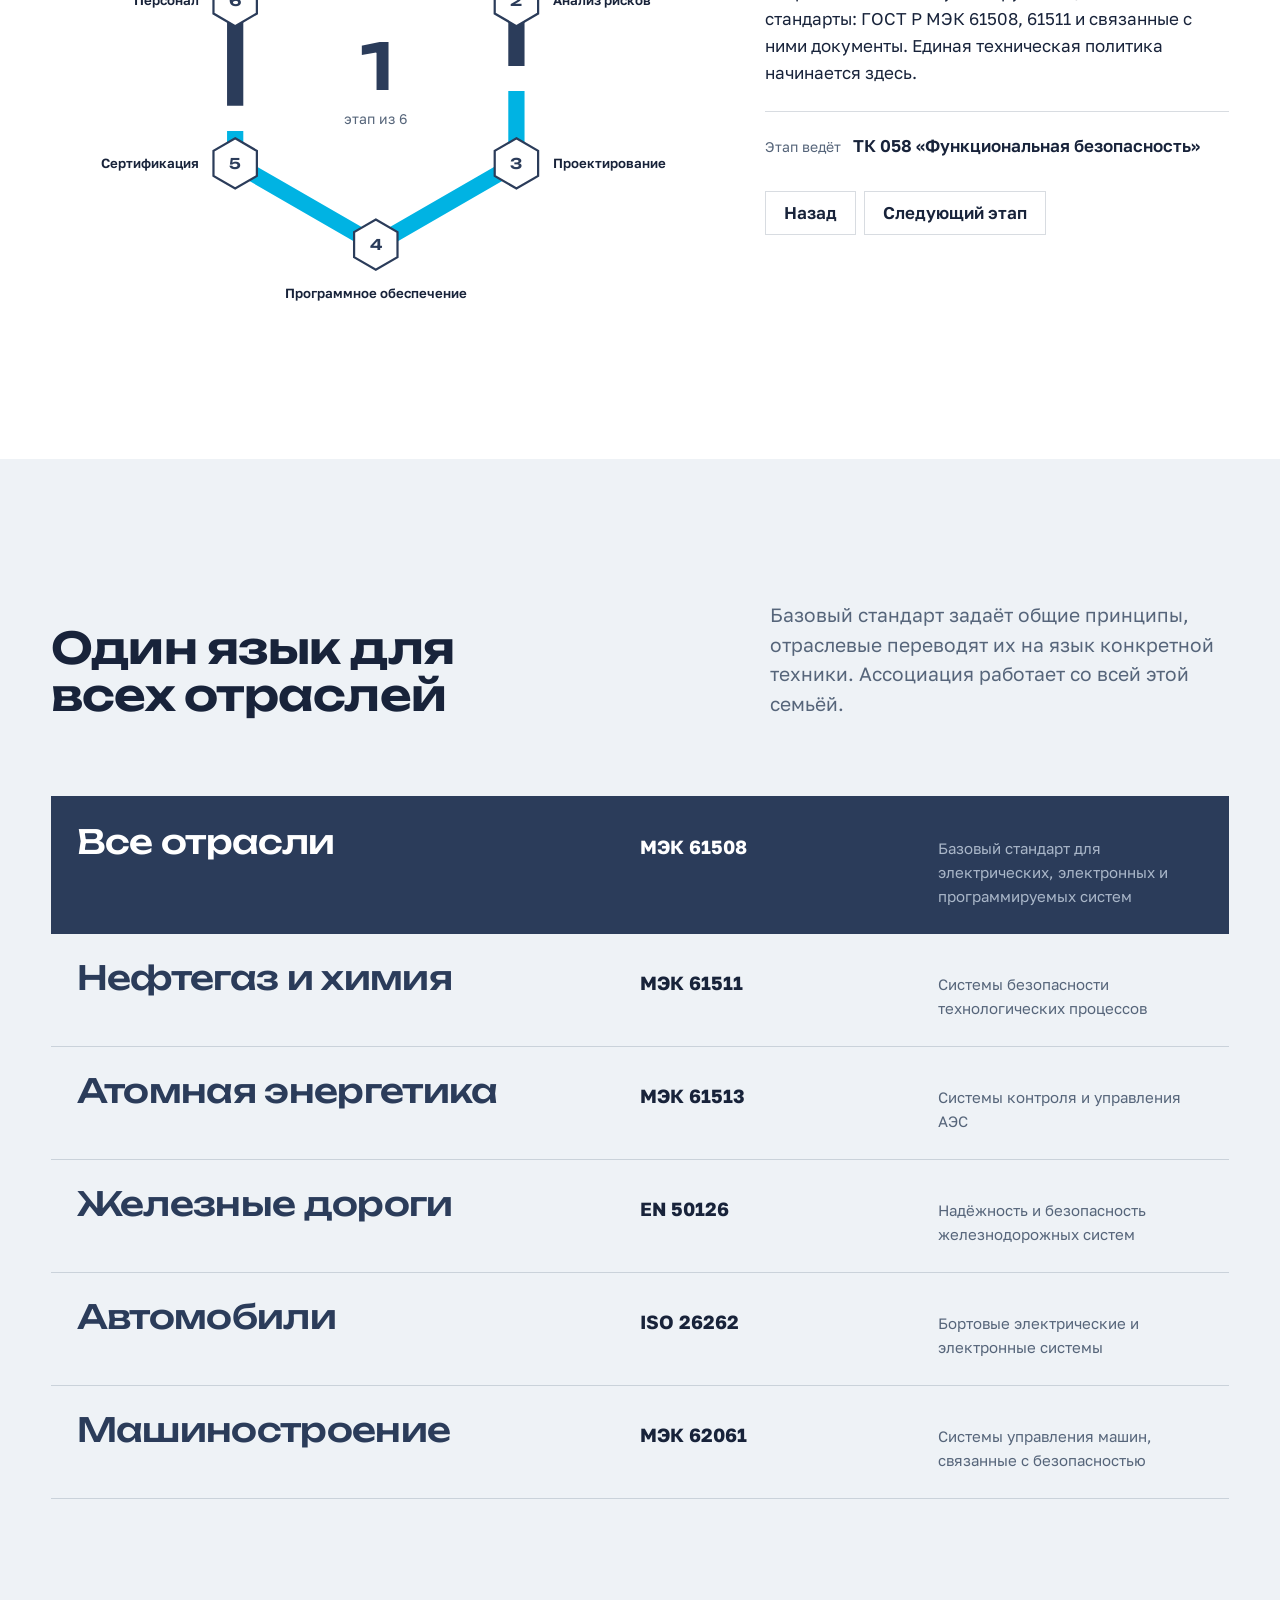
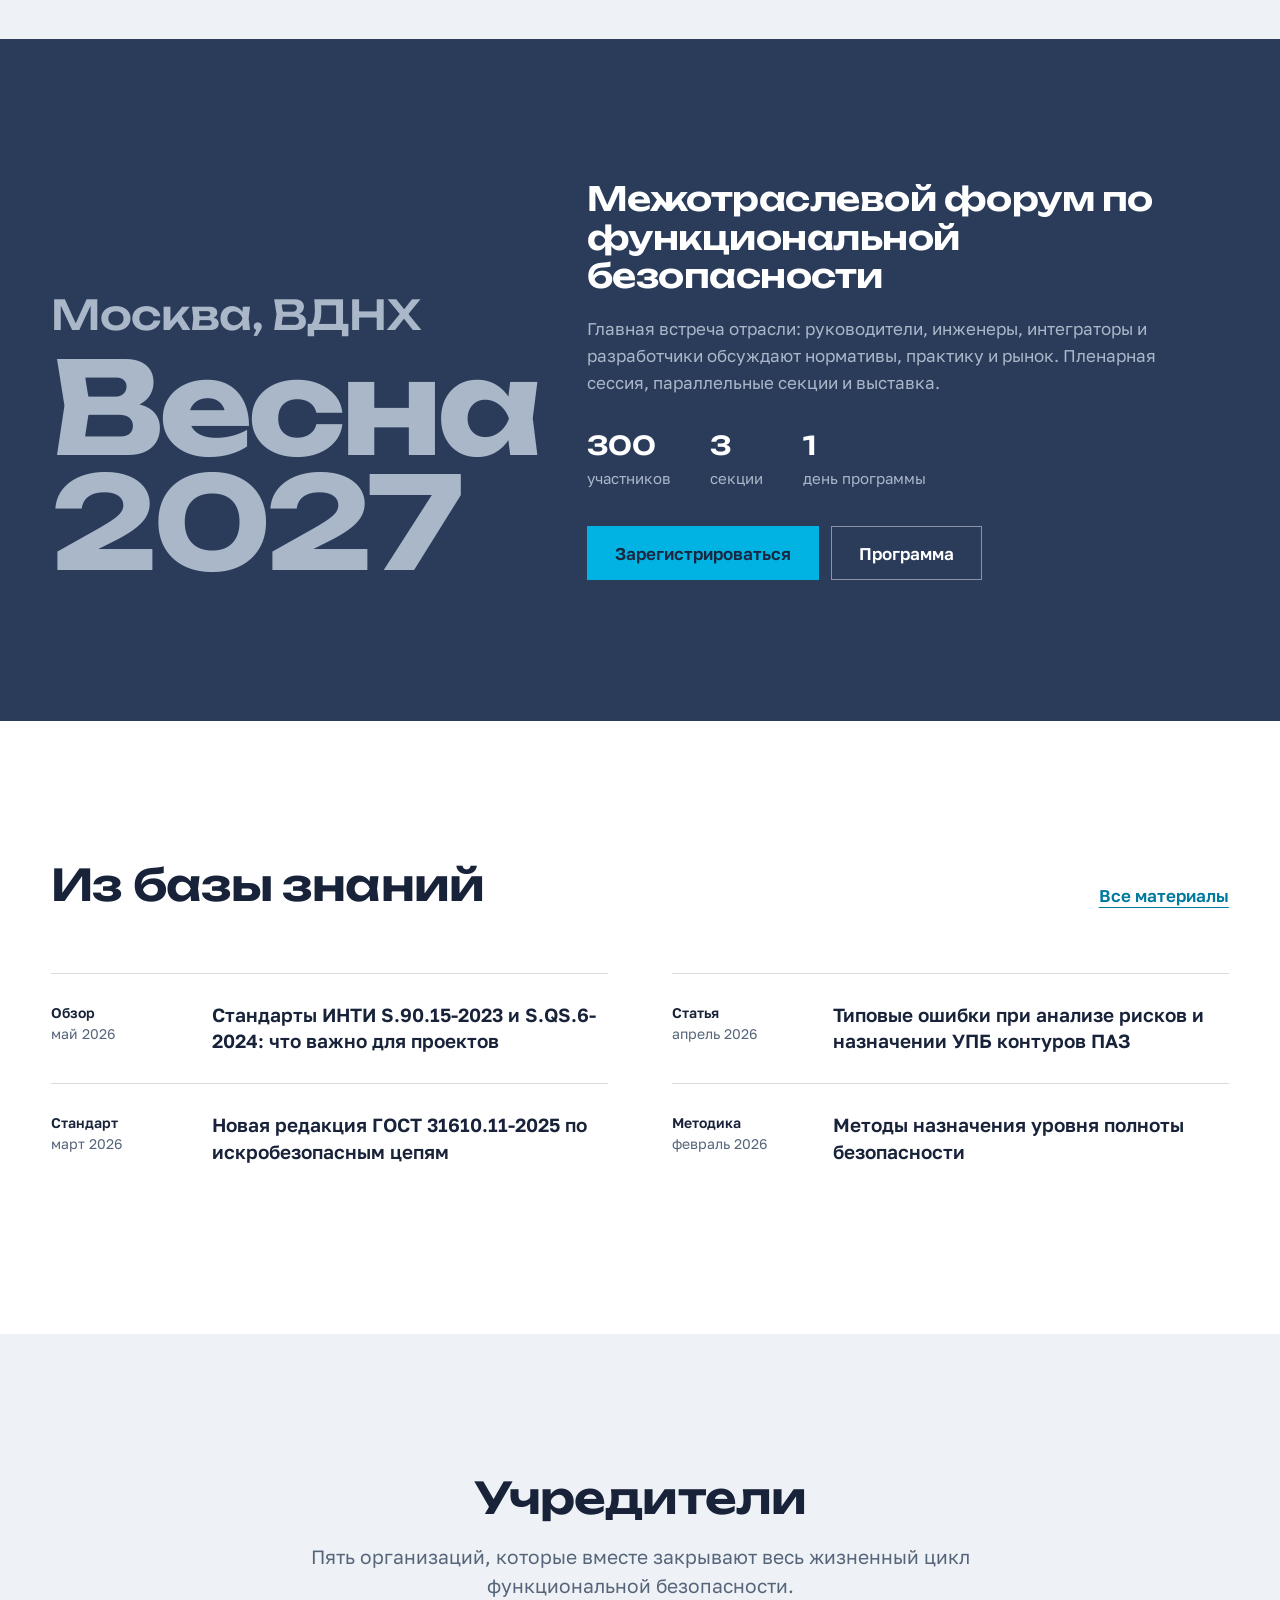
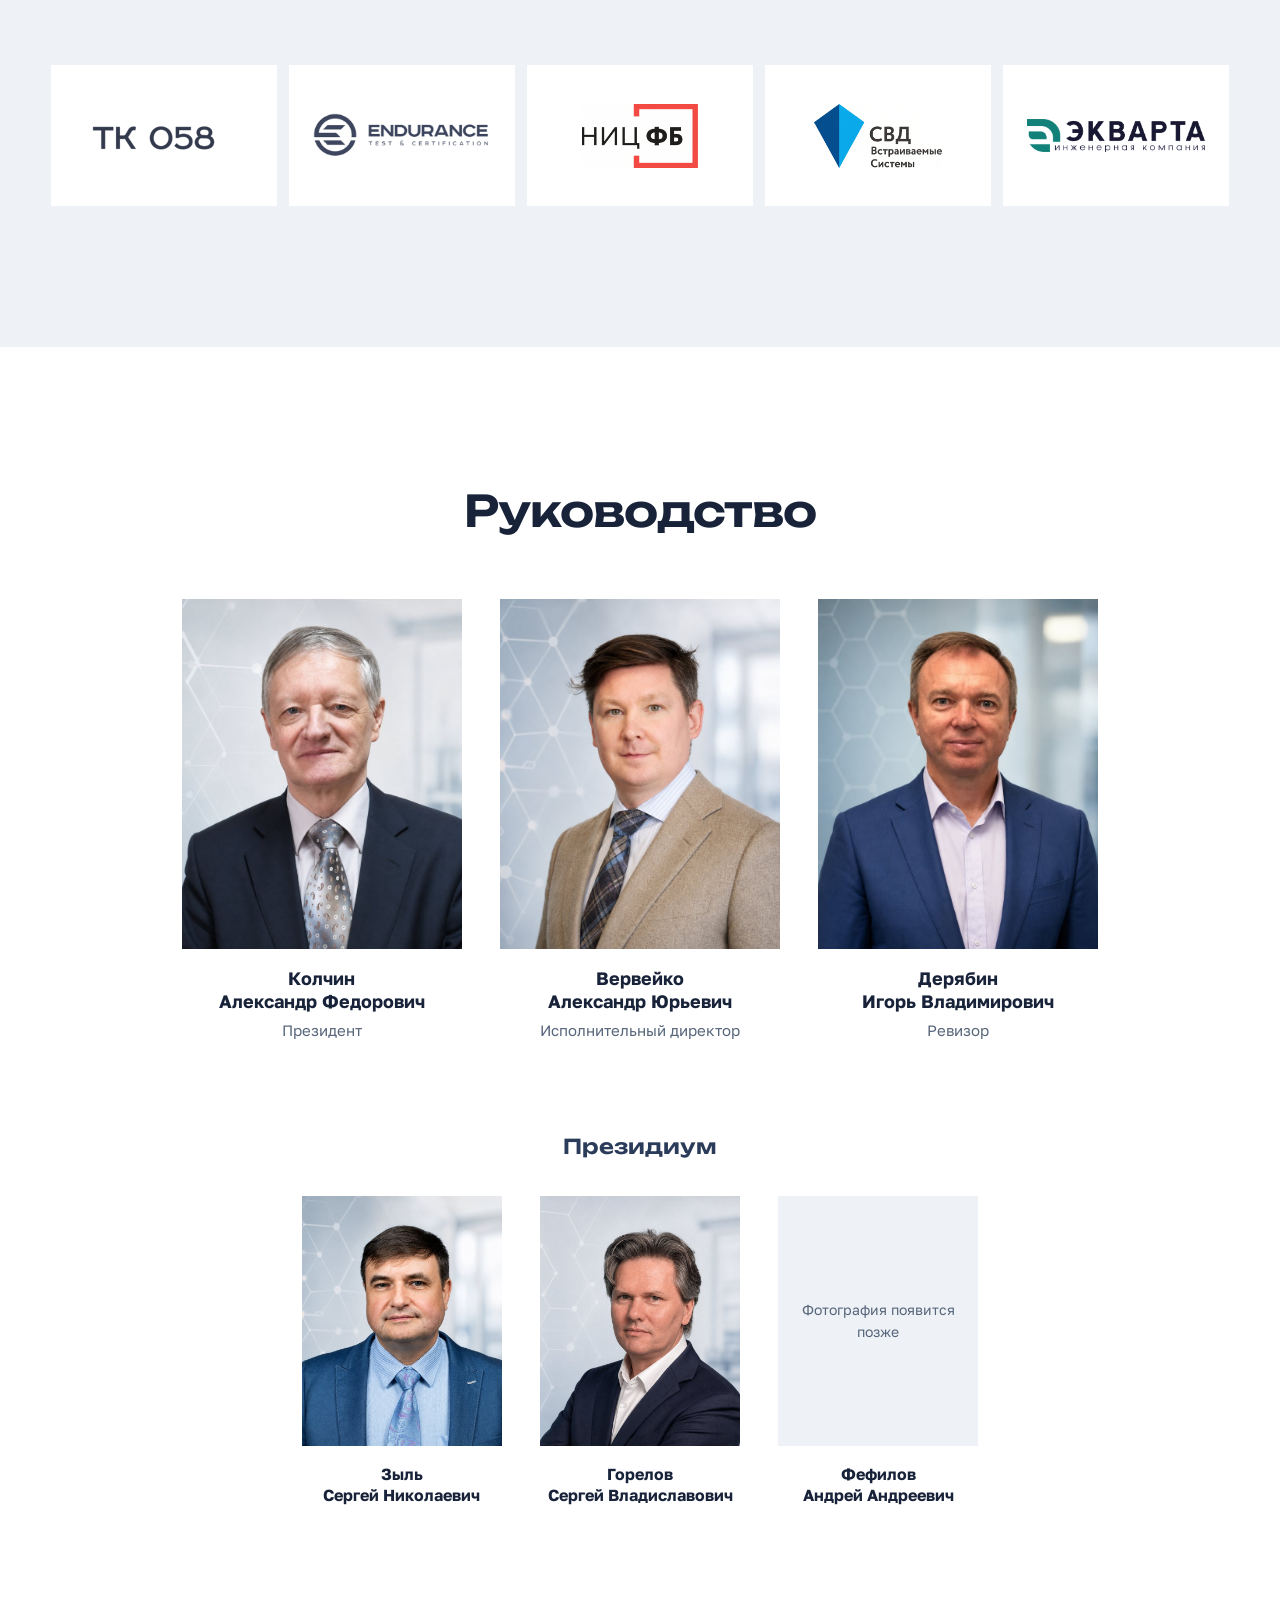
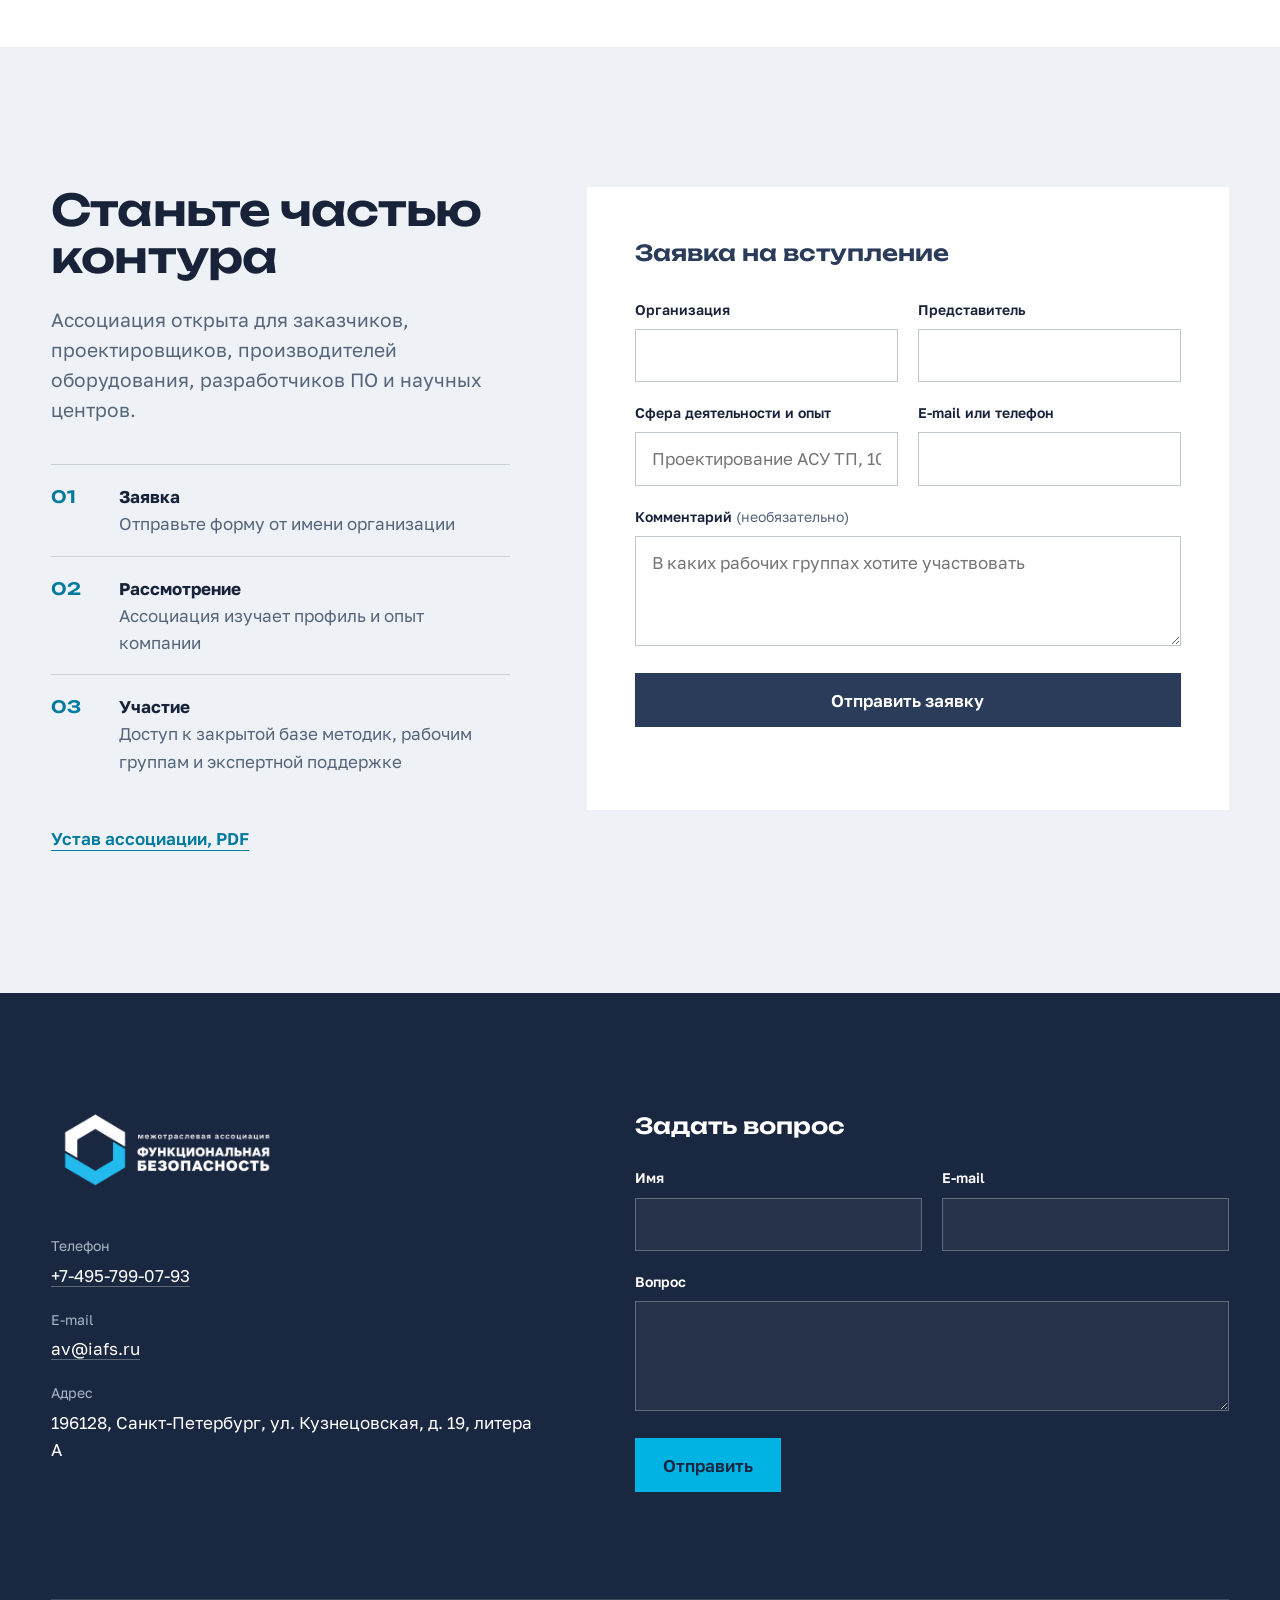
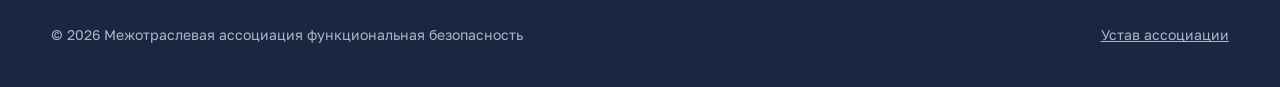
==== commit 267412f7: "Add files via upload" ====
--- a/index.html
+++ b/index.html
@@ -1,1964 +1,322 @@
-<!DOCTYPE html>
-<html lang="ru">
-<head>
-    <meta charset="UTF-8">
-    <meta name="viewport" content="width=device-width, initial-scale=1.0">
-    <link rel="icon" type="image/png" href="favicon.png">
-    <link rel="apple-touch-icon" href="apple-touch-icon.png">
-    <script>
-        (function () {
-            var cleanPath = window.location.pathname.replace(/\/index\.html$/i, "/");
-            if (cleanPath !== window.location.pathname) {
-                window.location.replace(cleanPath + window.location.search + window.location.hash);
-            }
-        }());
-    </script>
-    <title>Межотраслевая ассоциация функциональная безопасность</title>
-    <style>
-        :root {
-            --primary-color: #2b3c5a;   /* Тёмно-синий из логотипа */
-            --accent-color: #00b3e3;    /* Яркий голубой из логотипа */
-            --secondary-color: #f4f7f9; /* Светлый прохладный фон */
-            --text-color: #212d42;      /* Цвет текста (глубокий сланец) */
-            --bg-color: #ffffff;        /* Белый фон для блоков */
-        }
-        *, *::before, *::after {
-            box-sizing: border-box;
-        }
-        body {
-            font-family: 'Segoe UI', Tahoma, Geneva, Verdana, sans-serif;
-            line-height: 1.6;
-            color: var(--text-color);
-            background-color: var(--secondary-color);
-            
-            /* Паттерн на заднем фоне */
-            background-image: url("data:image/svg+xml;utf8,<svg xmlns='http://www.w3.org/2000/svg' width='450' height='250'><text x='20' y='80' font-family='Segoe UI, sans-serif' font-size='24' fill='%23212d42' opacity='0.07' font-weight='bold' transform='rotate(-15)'>МЭК 61508 • МАФБ</text><text x='150' y='180' font-family='Segoe UI, sans-serif' font-size='20' fill='%23212d42' opacity='0.07' font-weight='bold' transform='rotate(-15)'>ISO 26262 • МЭК 61511</text></svg>");
-            background-repeat: repeat;
-            
-            margin: 0;
-            padding: 0;
-            overflow-x: hidden;
-        }
-        
-        /* Шапка */
-        header {
-            background-color: var(--bg-color);
-            padding: 1rem clamp(16px, 3vw, 32px);
-            border-bottom: 5px solid var(--primary-color);
-            position: sticky;
-            top: 0;
-            z-index: 100;
-        }
-        .header-container {
-            width: min(100%, 1200px);
-            margin: 0 auto;
-            display: flex;
-            justify-content: space-between;
-            align-items: center;
-            flex-wrap: wrap;
-            gap: 20px;
-        }
-        .logo {
-            max-width: 250px;
-            width: 100%;
-            height: auto;
-            display: block;
-        }
-        .nav-menu {
-            display: flex;
-            gap: 20px;
-            list-style: none;
-            margin: 0;
-            padding: 0;
-        }
-        .nav-menu a {
-            text-decoration: none;
-            color: var(--text-color);
-            font-weight: 600;
-            font-size: 0.95rem;
-            transition: color 0.2s ease-in-out;
-        }
-        .nav-menu a:hover {
-            color: var(--accent-color);
-        }
-        .header-btn {
-            display: inline-block;
-            background: transparent;
-            color: var(--primary-color);
-            border: 2px solid var(--primary-color);
-            padding: 8px 16px;
-            text-decoration: none;
-            border-radius: 4px;
-            font-weight: 600;
-            font-size: 0.9rem;
-            transition: all 0.2s ease-in-out;
-        }
-        .header-btn:hover {
-            background: var(--primary-color);
-            color: white;
-        }
-
-        .container {
-            width: min(calc(100% - clamp(32px, 6vw, 64px)), 1200px);
-            margin: 0 auto;
-            padding: clamp(16px, 3vw, 32px) 0;
-        }
-
-        /* Hero Блок */
-        .hero {
-            background: linear-gradient(135deg, var(--primary-color) 0%, #1a2538 100%);
-            color: white;
-            text-align: center;
-            padding: 80px 20px;
-            border-radius: 8px;
-            margin-bottom: 25px;
-            box-shadow: 0 10px 20px rgba(43, 60, 90, 0.15);
-        }
-        .hero h1 {
-            margin-top: 0;
-            font-size: 2.4rem;
-            line-height: 1.2;
-            margin-bottom: 20px;
-        }
-        .hero p {
-            font-size: 1.1rem;
-            opacity: 0.9;
-            max-width: 750px;
-            margin: 0 auto 30px auto;
-        }
-        .hero .btn {
-            background: var(--accent-color);
-            font-size: 1.1rem;
-            padding: 14px 30px;
-        }
-        .hero .btn:hover {
-            background: #0092ba;
-        }
-
-        /* Блок с цифрами */
-        .stats-container {
-            display: flex;
-            justify-content: space-between;
-            flex-wrap: wrap;
-            background: var(--bg-color);
-            padding: 30px;
-            border-radius: 8px;
-            margin-bottom: 25px;
-            box-shadow: 0 4px 12px rgba(43, 60, 90, 0.05);
-            gap: 20px;
-        }
-        .stat-box {
-            text-align: center;
-            flex: 1;
-            min-width: 150px;
-        }
-        .stat-number {
-            font-size: 2.8rem;
-            font-weight: bold;
-            color: var(--accent-color);
-            line-height: 1;
-            margin-bottom: 5px;
-        }
-        .stat-label {
-            font-size: 0.9rem;
-            color: var(--primary-color);
-            font-weight: 600;
-            text-transform: uppercase;
-            letter-spacing: 0.5px;
-        }
-
-        /* Бесконечная бесшовная бегущая строка (Ticker) */
-        .ticker-wrap {
-            width: 100%;
-            overflow: hidden;
-            background-color: var(--bg-color);
-            padding: 15px 0;
-            border-radius: 8px;
-            margin-bottom: 25px;
-            box-shadow: 0 4px 12px rgba(43, 60, 90, 0.05);
-            position: relative;
-        }
-        
-        .ticker-wrap::before, .ticker-wrap::after {
-            content: '';
-            position: absolute;
-            top: 0;
-            width: 50px;
-            height: 100%;
-            z-index: 2;
-        }
-        .ticker-wrap::before {
-            left: 0;
-            background: linear-gradient(to right, var(--bg-color), transparent);
-        }
-        .ticker-wrap::after {
-            right: 0;
-            background: linear-gradient(to left, var(--bg-color), transparent);
-        }
-
-        .ticker-track {
-            display: flex;
-            width: max-content;
-            animation: ticker-animation 25s linear infinite;
-        }
-        .ticker-group {
-            display: flex;
-            align-items: center;
-        }
-        .ticker-item {
-            padding: 0 30px;
-            font-weight: 700;
-            font-size: 1rem;
-            color: var(--primary-color);
-            text-transform: uppercase;
-            letter-spacing: 1px;
-            white-space: nowrap;
-        }
-        .ticker-item span {
-            color: var(--accent-color);
-            margin-left: 20px;
-        }
-
-        @keyframes ticker-animation {
-            0% { transform: translate3d(0, 0, 0); }
-            100% { transform: translate3d(-50%, 0, 0); }
-        }
-
-        /* Общие секции */
-        section {
-            background: var(--bg-color);
-            margin-bottom: 25px;
-            padding: clamp(24px, 3vw, 40px);
-            border-radius: 8px;
-            box-shadow: 0 4px 12px rgba(43, 60, 90, 0.05);
-        }
-        h2 {
-            color: var(--primary-color);
-            border-bottom: 2px solid var(--secondary-color);
-            padding-bottom: 12px;
-            margin-top: 0;
-            font-size: 1.5rem;
-            margin-bottom: 25px;
-        }
-
-        /* CSS Grid для карточек */
-        .grid {
-            display: grid;
-            gap: 20px;
-        }
-        .grid-2 { grid-template-columns: repeat(2, minmax(0, 1fr)); }
-        .grid-3 { grid-template-columns: repeat(auto-fit, minmax(min(100%, 280px), 1fr)); }
-
-        .card {
-            background: var(--secondary-color);
-            padding: 25px;
-            border-radius: 8px;
-            border-top: 3px solid transparent;
-            transition: all 0.3s ease;
-            height: 100%;
-            box-sizing: border-box;
-        }
-        .card:hover {
-            border-top-color: var(--accent-color);
-            transform: translateY(-3px);
-            box-shadow: 0 6px 15px rgba(0,0,0,0.05);
-            background: #fff;
-        }
-        .card h3 {
-            color: var(--primary-color);
-            margin-top: 0;
-            font-size: 1.1rem;
-            margin-bottom: 10px;
-        }
-        .card p {
-            margin: 0;
-            font-size: 0.95rem;
-            color: #475569;
-        }
-
-        /* Списки и текст */
-        .list-items {
-            list-style: none;
-            padding: 0;
-            margin: 0;
-        }
-        .list-items li {
-            padding: 12px 0;
-            border-bottom: 1px solid #e2e8f0;
-            display: flex;
-            align-items: flex-start;
-        }
-        .list-items li:last-child {
-            border-bottom: none;
-        }
-        .list-items .date {
-            min-width: 80px;
-            font-weight: bold;
-            color: var(--accent-color);
-            font-size: 0.9rem;
-            margin-right: 15px;
-            white-space: nowrap;
-        }
-
-        /* Участники */
-        .members-grid {
-            display: flex;
-            gap: 20px;
-            flex-wrap: wrap;
-            justify-content: center;
-            align-items: center;
-        }
-        .member-logo {
-            max-height: 60px;
-            max-width: 150px;
-            width: auto; 
-            height: auto;
-            object-fit: contain;
-            transition: transform 0.2s ease;
-            filter: grayscale(100%);
-            opacity: 0.7;
-        }
-        .member-logo:hover {
-            transform: scale(1.05);
-            filter: grayscale(0%);
-            opacity: 1;
-        }
-
-        /* Руководство */
-        .leadership-grid {
-            display: flex;
-            gap: 20px;
-            flex-wrap: nowrap;
-            overflow-x: auto;
-            padding-bottom: 10px;
-        }
-        .leader-card {
-            flex: 1;
-            min-width: 220px;
-            background: var(--secondary-color);
-            padding: 25px;
-            border-radius: 8px;
-            text-align: center;
-            border-top: 3px solid var(--primary-color);
-        }
-        .leadership-subtitle {
-            position: relative;
-            margin: 34px 0 24px;
-            padding-bottom: 16px;
-            color: var(--primary-color);
-            font-size: clamp(1.35rem, 1.7vw, 1.75rem);
-            line-height: 1.22;
-            font-weight: 750;
-        }
-        .leadership-subtitle::after {
-            content: "";
-            position: absolute;
-            left: 0;
-            bottom: 0;
-            width: 86px;
-            height: 2px;
-            background: linear-gradient(90deg, var(--accent-color), rgba(0, 179, 227, 0));
-        }
-        .presidium-grid {
-            display: grid;
-            grid-template-columns: repeat(auto-fit, minmax(220px, 300px));
-            gap: 20px;
-            justify-content: center;
-        }
-        .portrait-placeholder {
-            width: 100px;
-            height: 100px;
-            background: #cbd5e1;
-            border: 3px solid white;
-            border-radius: 50%;
-            margin: 0 auto 15px auto;
-            display: flex;
-            align-items: center;
-            justify-content: center;
-            color: var(--primary-color);
-            font-size: 0.8rem;
-            box-shadow: 0 2px 5px rgba(0,0,0,0.1);
-        }
-        .portrait-photo {
-            width: min(100%, 260px);
-            height: auto;
-            object-fit: contain;
-            object-position: center;
-            border: 3px solid white;
-            border-radius: 8px;
-            margin: 0 auto 22px auto;
-            box-shadow: 0 12px 26px rgba(43, 60, 90, 0.16);
-        }
-
-        /* Кнопки и Формы */
-        .btn {
-            display: inline-block;
-            background: var(--primary-color);
-            color: white;
-            padding: 12px 24px;
-            text-decoration: none;
-            border: none;
-            border-radius: 4px;
-            cursor: pointer;
-            font-size: 1rem;
-            font-weight: 600;
-            transition: background 0.2s ease, transform 0.1s;
-        }
-        .btn:hover { background: var(--accent-color); }
-        .btn:active { transform: scale(0.98); }
-        
-        .form-group { margin-bottom: 18px; }
-        .form-group label {
-            display: block;
-            margin-bottom: 6px;
-            font-weight: 600;
-            font-size: 0.95rem;
-        }
-        .form-group input, 
-        .form-group textarea {
-            width: 100%;
-            padding: 12px;
-            border: 1px solid #cbd5e1;
-            border-radius: 4px;
-            box-sizing: border-box;
-            font-family: inherit;
-            color: var(--text-color);
-            background-color: #fdfdfd;
-        }
-        .form-group input:focus, 
-        .form-group textarea:focus {
-            outline: none;
-            border-color: var(--accent-color);
-            box-shadow: 0 0 0 3px rgba(0, 179, 227, 0.15);
-        }
-        .form-status {
-            min-height: 1.3em;
-            margin: 12px 0 0;
-            font-size: 0.95rem;
-        }
-        .form-status.success {
-            color: #047857;
-        }
-        .form-status.error {
-            color: #b91c1c;
-        }
-        footer .form-status.success {
-            color: #7dd3fc;
-        }
-        footer .form-status.error {
-            color: #fecaca;
-        }
-        .btn:disabled {
-            cursor: wait;
-            opacity: 0.7;
-        }
-
-        /* Подвал */
-        footer {
-            background: var(--primary-color);
-            color: white;
-            padding: 50px clamp(16px, 3vw, 32px);
-            text-align: left;
-            border-top: 5px solid var(--accent-color);
-        }
-        .footer-content {
-            width: min(100%, 1200px);
-            margin: 0 auto;
-            display: flex;
-            flex-wrap: wrap;
-            gap: 50px;
-        }
-        .footer-section {
-            flex: 1;
-            min-width: min(300px, 100%);
-        }
-        .footer-section h2 {
-            color: white;
-            border-bottom: 1px solid rgba(255,255,255,0.2);
-        }
-        .footer-section .btn { background: var(--accent-color); }
-        .footer-section .btn:hover { background: #0092ba; }
-
-        @media (max-width: 768px) {
-            .header-container { flex-direction: column; text-align: center; }
-            .nav-menu { justify-content: center; flex-wrap: wrap; gap: 15px; }
-            .hero { padding: 40px 20px; }
-            .hero h1 { font-size: 1.8rem; }
-            .stat-box { min-width: 40%; margin-bottom: 15px; }
-            .grid-2,
-            .grid-3,
-            .grid[style*="grid-template-columns"] {
-                grid-template-columns: 1fr !important;
-            }
-        }
-
-        @media (max-width: 480px) {
-            .stats-container {
-                padding: 24px 18px;
-            }
-            .stat-box {
-                min-width: 100%;
-            }
-            .list-items li {
-                flex-direction: column;
-                gap: 4px;
-            }
-        }
-
-        /* Premium visual layer */
-        :root {
-            --primary-color: #2b3c5a;
-            --accent-color: #00b3e3;
-            --secondary-color: #edf2f6;
-            --text-color: #182235;
-            --bg-color: #ffffff;
-            --surface-color: rgba(255, 255, 255, 0.96);
-            --surface-muted: #f7f9fb;
-            --line-color: rgba(43, 60, 90, 0.14);
-            --muted-color: #5b687b;
-            --premium-shadow: 0 24px 60px rgba(18, 29, 45, 0.11);
-            --soft-shadow: 0 14px 34px rgba(43, 60, 90, 0.08);
-            --page-gutter: max(clamp(20px, 4vw, 44px), calc((100vw - 1180px) / 2 + 36px));
-        }
-
-        html {
-            scroll-behavior: smooth;
-        }
-
-        body {
-            font-family: "Inter", "Segoe UI", Arial, sans-serif;
-            line-height: 1.65;
-            color: var(--text-color);
-            background-color: #edf2f6;
-            background-image:
-                linear-gradient(180deg, #dfe8ef 0%, #f7f9fb 360px, #edf2f6 100%),
-                linear-gradient(90deg, rgba(43, 60, 90, 0.055) 1px, transparent 1px),
-                linear-gradient(180deg, rgba(43, 60, 90, 0.045) 1px, transparent 1px);
-            background-size: auto, 72px 72px, 72px 72px;
-            background-attachment: fixed;
-            letter-spacing: 0;
-        }
-
-        header {
-            background: rgba(255, 255, 255, 0.92);
-            border-bottom: 1px solid rgba(43, 60, 90, 0.16);
-            box-shadow: 0 10px 34px rgba(16, 26, 41, 0.08);
-            backdrop-filter: blur(18px);
-            -webkit-backdrop-filter: blur(18px);
-            padding: 0.9rem clamp(18px, 3vw, 34px);
-        }
-
-        .header-container {
-            width: min(100%, 1180px);
-            gap: clamp(18px, 3vw, 34px);
-        }
-
-        .logo {
-            max-width: 228px;
-        }
-
-        .nav-menu {
-            gap: clamp(16px, 2.4vw, 28px);
-        }
-
-        .nav-menu a {
-            position: relative;
-            color: rgba(24, 34, 53, 0.78);
-            font-size: 0.78rem;
-            font-weight: 700;
-            letter-spacing: 0.09em;
-            text-transform: uppercase;
-            padding: 10px 0;
-        }
-
-        .nav-menu a::after {
-            content: "";
-            position: absolute;
-            left: 0;
-            right: 0;
-            bottom: 4px;
-            height: 1px;
-            background: var(--accent-color);
-            transform: scaleX(0);
-            transform-origin: left;
-            transition: transform 0.22s ease;
-        }
-
-        .nav-menu a:hover {
-            color: var(--primary-color);
-        }
-
-        .nav-menu a:hover::after {
-            transform: scaleX(1);
-        }
-
-        .header-btn {
-            color: #ffffff;
-            background: var(--primary-color);
-            border: 1px solid var(--primary-color);
-            border-radius: 3px;
-            padding: 10px 18px;
-            box-shadow: 0 12px 24px rgba(43, 60, 90, 0.18);
-        }
-
-        .header-btn:hover {
-            background: #1f2d45;
-            border-color: #1f2d45;
-            color: #ffffff;
-            transform: translateY(-1px);
-        }
-
-        .container {
-            width: 100%;
-            max-width: none;
-            padding: 0;
-        }
-
-        section {
-            position: relative;
-            overflow: hidden;
-            background: var(--surface-color);
-            border: 1px solid var(--line-color);
-            border-left: 0;
-            border-right: 0;
-            border-radius: 0;
-            box-shadow: var(--soft-shadow);
-            margin-bottom: 0;
-        }
-
-        .container > section {
-            padding-inline: var(--page-gutter);
-        }
-
-        .container > .grid {
-            gap: 0 !important;
-        }
-
-        section::before {
-            content: "";
-            position: absolute;
-            top: 0;
-            left: 0;
-            width: 100%;
-            height: 3px;
-            background: linear-gradient(90deg, var(--primary-color), var(--accent-color) 24%, transparent 58%);
-            opacity: 0.9;
-        }
-
-        h2 {
-            position: relative;
-            border-bottom: 0;
-            color: var(--primary-color);
-            font-size: clamp(1.35rem, 1.7vw, 1.75rem);
-            line-height: 1.22;
-            font-weight: 750;
-            margin-bottom: 28px;
-            padding-bottom: 16px;
-        }
-
-        h2::after {
-            content: "";
-            position: absolute;
-            left: 0;
-            bottom: 0;
-            width: 86px;
-            height: 2px;
-            background: linear-gradient(90deg, var(--accent-color), rgba(0, 179, 227, 0));
-        }
-
-        .hero {
-            isolation: isolate;
-            text-align: left;
-            padding: clamp(58px, 7.5vw, 102px) var(--page-gutter);
-            margin-bottom: 0;
-            border-radius: 6px;
-            border: 1px solid rgba(255, 255, 255, 0.16);
-            border-left: 0;
-            border-right: 0;
-            border-radius: 0;
-            background:
-                linear-gradient(120deg, #162238 0%, var(--primary-color) 56%, #203752 100%);
-            box-shadow: 0 30px 70px rgba(16, 26, 41, 0.24);
-        }
-
-        .hero::before {
-            content: "";
-            position: absolute;
-            inset: 0;
-            z-index: -2;
-            background-image:
-                linear-gradient(90deg, rgba(255, 255, 255, 0.06) 1px, transparent 1px),
-                linear-gradient(180deg, rgba(255, 255, 255, 0.045) 1px, transparent 1px);
-            background-size: 70px 70px;
-            opacity: 0.48;
-        }
-
-        .hero::after {
-            content: "";
-            position: absolute;
-            z-index: -1;
-            top: -1px;
-            right: -12%;
-            width: 48%;
-            height: calc(100% + 2px);
-            background: linear-gradient(115deg, transparent 8%, rgba(0, 179, 227, 0.2), rgba(255, 255, 255, 0.06));
-            clip-path: polygon(34% 0, 100% 0, 70% 100%, 0 100%);
-        }
-
-        .hero h1 {
-            max-width: 860px;
-            margin-bottom: 24px;
-            color: #ffffff;
-            font-size: clamp(2.2rem, 4.4vw, 4.85rem);
-            line-height: 1.02;
-            font-weight: 780;
-        }
-
-        .hero p {
-            max-width: 760px;
-            margin: 0 0 34px;
-            color: rgba(255, 255, 255, 0.82);
-            font-size: clamp(1rem, 1.35vw, 1.18rem);
-        }
-
-        .btn {
-            border-radius: 3px;
-            border: 1px solid transparent;
-            background: var(--primary-color);
-            box-shadow: 0 14px 28px rgba(43, 60, 90, 0.17);
-            font-weight: 750;
-            transition: transform 0.2s ease, box-shadow 0.2s ease, background 0.2s ease, border-color 0.2s ease;
-        }
-
-        .btn:hover {
-            background: #20304a;
-            box-shadow: 0 18px 34px rgba(43, 60, 90, 0.22);
-            transform: translateY(-1px);
-        }
-
-        .hero .btn {
-            background: var(--accent-color);
-            color: #061827;
-            border-color: rgba(255, 255, 255, 0.24);
-            box-shadow: 0 18px 34px rgba(0, 179, 227, 0.26);
-        }
-
-        .hero .btn:hover,
-        .footer-section .btn:hover {
-            background: #14c6f5;
-            color: #061827;
-        }
-
-        .stats-container {
-            display: grid;
-            grid-template-columns: repeat(4, minmax(0, 1fr));
-            gap: 0;
-            padding: 0 var(--page-gutter);
-            margin-top: 0;
-            margin-bottom: 0;
-            position: relative;
-            z-index: 3;
-            background: rgba(255, 255, 255, 0.97);
-            border: 1px solid rgba(43, 60, 90, 0.13);
-            border-left: 0;
-            border-right: 0;
-            border-radius: 0;
-            box-shadow: var(--premium-shadow);
-            overflow: hidden;
-            backdrop-filter: blur(16px);
-            -webkit-backdrop-filter: blur(16px);
-        }
-
-        .stat-box {
-            min-width: 0;
-            padding: clamp(24px, 2.6vw, 34px) clamp(18px, 2vw, 28px);
-            border-right: 1px solid rgba(43, 60, 90, 0.11);
-        }
-
-        .stat-box:last-child {
-            border-right: 0;
-        }
-
-        .stat-number {
-            display: inline-block;
-            position: relative;
-            color: var(--primary-color);
-            font-size: clamp(2.1rem, 3vw, 3.15rem);
-            font-weight: 800;
-            letter-spacing: 0;
-            font-variant-numeric: tabular-nums;
-        }
-
-        .stat-number::after {
-            content: "";
-            display: block;
-            width: 44%;
-            height: 2px;
-            margin: 10px auto 0;
-            background: var(--accent-color);
-        }
-
-        .stat-label {
-            margin-top: 10px;
-            color: var(--muted-color);
-            font-size: 0.76rem;
-            letter-spacing: 0.11em;
-            line-height: 1.45;
-        }
-
-        .ticker-wrap {
-            background: linear-gradient(90deg, #182235, var(--primary-color));
-            border: 1px solid rgba(255, 255, 255, 0.12);
-            border-left: 0;
-            border-right: 0;
-            border-radius: 0;
-            box-shadow: 0 16px 36px rgba(16, 26, 41, 0.13);
-            padding: 13px 0;
-            margin-bottom: 0;
-        }
-
-        .ticker-wrap::before {
-            background: linear-gradient(to right, #182235, transparent);
-        }
-
-        .ticker-wrap::after {
-            background: linear-gradient(to left, var(--primary-color), transparent);
-        }
-
-        .ticker-item {
-            color: rgba(255, 255, 255, 0.82);
-            font-size: 0.78rem;
-            letter-spacing: 0.15em;
-        }
-
-        .ticker-item span {
-            color: var(--accent-color);
-        }
-
-        .grid {
-            gap: 22px;
-        }
-
-        .card {
-            position: relative;
-            overflow: hidden;
-            background: #ffffff;
-            border: 1px solid rgba(43, 60, 90, 0.13);
-            border-top: 1px solid rgba(43, 60, 90, 0.13);
-            border-radius: 5px;
-            box-shadow: none;
-        }
-
-        .card::before {
-            content: "";
-            position: absolute;
-            left: 0;
-            top: 0;
-            width: 100%;
-            height: 2px;
-            background: linear-gradient(90deg, var(--primary-color), var(--accent-color));
-            transform: scaleX(0);
-            transform-origin: left;
-            transition: transform 0.28s ease;
-        }
-
-        .card:hover {
-            border-color: rgba(0, 179, 227, 0.34);
-            box-shadow: 0 18px 38px rgba(43, 60, 90, 0.12);
-            transform: translateY(-4px);
-            background: #ffffff;
-        }
-
-        .card:hover::before {
-            transform: scaleX(1);
-        }
-
-        .card h3 {
-            color: var(--primary-color);
-            font-size: 1.08rem;
-            line-height: 1.32;
-        }
-
-        .card p,
-        section p {
-            color: var(--muted-color);
-        }
-
-        .card-icon {
-            display: inline-flex;
-            width: 42px;
-            height: 42px;
-            align-items: center;
-            justify-content: center;
-            margin-bottom: 18px;
-            border: 1px solid rgba(43, 60, 90, 0.14);
-            border-radius: 4px;
-            background: linear-gradient(180deg, #ffffff, var(--surface-muted));
-            filter: grayscale(1);
-            opacity: 0.82;
-            font-size: 1.2rem;
-        }
-
-        .card > div[style*="font-size: 0.8rem"] {
-            letter-spacing: 0.13em !important;
-        }
-
-        .card[style*="border: 2px dashed"] {
-            background: linear-gradient(180deg, rgba(0, 179, 227, 0.06), #ffffff) !important;
-            border: 1px solid rgba(0, 179, 227, 0.34) !important;
-        }
-
-        .card[style*="border: 2px dashed"]::before {
-            transform: scaleX(1);
-        }
-
-        .list-items li {
-            padding: 16px 0;
-            border-bottom-color: rgba(43, 60, 90, 0.1);
-        }
-
-        .list-items .date {
-            color: var(--primary-color);
-            letter-spacing: 0.04em;
-        }
-
-        .members-grid {
-            display: grid;
-            grid-template-columns: repeat(auto-fit, minmax(150px, 1fr));
-            gap: 14px;
-        }
-
-        .member-logo {
-            justify-self: stretch;
-            width: 100%;
-            max-width: none;
-            height: 84px;
-            max-height: none;
-            padding: 16px 20px;
-            background: #ffffff;
-            border: 1px solid rgba(43, 60, 90, 0.12);
-            border-radius: 4px;
-            box-shadow: 0 10px 24px rgba(43, 60, 90, 0.06);
-            filter: grayscale(100%) contrast(1.04);
-            opacity: 0.78;
-        }
-
-        .member-logo:hover {
-            filter: grayscale(0%) contrast(1.02);
-            transform: translateY(-2px);
-            box-shadow: 0 16px 34px rgba(43, 60, 90, 0.12);
-        }
-
-        .leader-card {
-            background: #ffffff;
-            border: 1px solid rgba(43, 60, 90, 0.13);
-            border-top: 3px solid var(--primary-color);
-            border-radius: 5px;
-            box-shadow: 0 12px 28px rgba(43, 60, 90, 0.07);
-        }
-
-        .portrait-placeholder {
-            background: linear-gradient(145deg, #e5ebf0, #ffffff);
-            border: 1px solid rgba(43, 60, 90, 0.16);
-            box-shadow: inset 0 0 0 7px rgba(255, 255, 255, 0.66), 0 10px 22px rgba(43, 60, 90, 0.1);
-        }
-
-        .form-group label {
-            color: var(--primary-color);
-            letter-spacing: 0.01em;
-        }
-
-        .form-group input,
-        .form-group textarea {
-            border: 1px solid rgba(43, 60, 90, 0.18);
-            border-radius: 3px;
-            background-color: #ffffff;
-            padding: 13px 15px;
-            box-shadow: inset 0 1px 0 rgba(255, 255, 255, 0.7);
-        }
-
-        .form-group input:focus,
-        .form-group textarea:focus {
-            border-color: var(--accent-color);
-            box-shadow: 0 0 0 3px rgba(0, 179, 227, 0.12), 0 10px 24px rgba(43, 60, 90, 0.08);
-        }
-
-        #application {
-            border-color: rgba(0, 179, 227, 0.24);
-            box-shadow: 0 24px 64px rgba(43, 60, 90, 0.14);
-        }
-
-        footer {
-            background:
-                linear-gradient(135deg, #162238 0%, var(--primary-color) 72%, #203752 100%);
-            border-top: 1px solid rgba(0, 179, 227, 0.9);
-            box-shadow: inset 0 1px 0 rgba(255, 255, 255, 0.08);
-        }
-
-        .footer-content {
-            width: min(100%, 1180px);
-        }
-
-        .footer-section h2 {
-            border-bottom: 0;
-        }
-
-        .footer-section h2::after {
-            background: var(--accent-color);
-        }
-
-        .footer-section .btn {
-            background: var(--accent-color);
-            color: #061827;
-        }
-
-        footer .form-group input,
-        footer .form-group textarea {
-            background: rgba(255, 255, 255, 0.08) !important;
-            border-color: rgba(255, 255, 255, 0.24) !important;
-            color: #ffffff !important;
-        }
-
-        footer .form-group input::placeholder,
-        footer .form-group textarea::placeholder {
-            color: rgba(255, 255, 255, 0.68);
-        }
-
-        @media (max-width: 900px) {
-            .stats-container {
-                grid-template-columns: repeat(2, minmax(0, 1fr));
-            }
-
-            .stat-box:nth-child(-n + 2) {
-                border-bottom: 1px solid rgba(43, 60, 90, 0.11);
-            }
-
-            .stat-box:nth-child(2n) {
-                border-right: 0;
-            }
-        }
-
-        @media (max-width: 768px) {
-            header {
-                position: static;
-            }
-
-            .header-container {
-                gap: 14px;
-            }
-
-            .nav-menu a {
-                font-size: 0.72rem;
-            }
-
-            .hero {
-                padding: 46px 24px 58px;
-            }
-
-            .hero::after {
-                opacity: 0.42;
-            }
-
-            .stat-box {
-                margin-bottom: 0;
-            }
-        }
-
-        @media (max-width: 520px) {
-            .container {
-                width: 100%;
-            }
-
-            .stats-container {
-                grid-template-columns: 1fr;
-                margin-top: 0;
-            }
-
-            .stat-box,
-            .stat-box:nth-child(2n) {
-                border-right: 0;
-                border-bottom: 1px solid rgba(43, 60, 90, 0.11);
-            }
-
-            .stat-box:last-child {
-                border-bottom: 0;
-            }
-
-            section {
-                padding: 24px 20px;
-            }
-        }
-
-        /* Premium layout refinement: full canvas, consistent content rhythm */
-        :root {
-            --content-max: 1180px;
-            --content-edge: max(20px, calc((100vw - var(--content-max)) / 2));
-            --section-y: clamp(56px, 7vw, 92px);
-            --section-gap: clamp(26px, 4vw, 48px);
-            --card-radius: 7px;
-        }
-
-        body {
-            background-color: #eef3f7;
-            background-image:
-                linear-gradient(180deg, #e3ebf2 0%, #f8fafc 460px, #eef3f7 100%),
-                linear-gradient(90deg, rgba(43, 60, 90, 0.045) 1px, transparent 1px),
-                linear-gradient(180deg, rgba(43, 60, 90, 0.035) 1px, transparent 1px);
-            background-size: auto, 96px 96px, 96px 96px;
-        }
-
-        .container {
-            width: 100%;
-            max-width: none;
-            padding: 0 0 clamp(48px, 6vw, 82px);
-        }
-
-        .container > .hero {
-            padding: clamp(74px, 8vw, 118px) var(--content-edge) clamp(88px, 9vw, 132px);
-            border: 0;
-            border-radius: 0;
-            box-shadow: none;
-        }
-
-        .container > .hero h1,
-        .container > .hero p {
-            margin-left: 0;
-            margin-right: 0;
-        }
-
-        .stats-container {
-            width: auto;
-            margin: -42px var(--content-edge) var(--section-gap);
-            padding: 0;
-            border: 1px solid rgba(43, 60, 90, 0.12);
-            border-radius: var(--card-radius);
-            box-shadow: 0 24px 70px rgba(18, 29, 45, 0.15);
-        }
-
-        .ticker-wrap {
-            width: auto;
-            margin: 0 var(--content-edge) var(--section-gap);
-            border: 0;
-            border-radius: var(--card-radius);
-            box-shadow: 0 18px 46px rgba(18, 29, 45, 0.12);
-        }
-
-        .container > section:not(.hero) {
-            margin: 0;
-            padding: var(--section-y) var(--content-edge);
-            background: transparent;
-            border: 0;
-            border-radius: 0;
-            box-shadow: none;
-            overflow: visible;
-        }
-
-        .container > section:not(.hero)::before {
-            display: none;
-        }
-
-        .container > section:not(.hero) + section:not(.hero) {
-            padding-top: clamp(28px, 4.6vw, 64px);
-        }
-
-        .container > .grid {
-            margin: var(--section-gap) var(--content-edge);
-            gap: clamp(22px, 3vw, 30px) !important;
-            align-items: stretch;
-        }
-
-        .container > .grid > section {
-            margin: 0;
-            padding: clamp(32px, 4vw, 46px);
-            background: rgba(255, 255, 255, 0.94);
-            border: 1px solid rgba(43, 60, 90, 0.12);
-            border-radius: var(--card-radius);
-            box-shadow: 0 18px 48px rgba(18, 29, 45, 0.08);
-            overflow: hidden;
-        }
-
-        .container > .grid > section::before {
-            display: block;
-            height: 2px;
-            background: linear-gradient(90deg, var(--accent-color), rgba(0, 179, 227, 0));
-        }
-
-        .grid {
-            gap: clamp(20px, 2.6vw, 28px);
-        }
-
-        h2 {
-            max-width: 900px;
-            margin-bottom: clamp(24px, 3vw, 34px);
-        }
-
-        .card,
-        .leader-card,
-        .member-logo {
-            border-radius: var(--card-radius);
-        }
-
-        .card-icon {
-            font-size: 0;
-            background: linear-gradient(180deg, #ffffff, #f2f6f9);
-        }
-
-        .card-icon::before {
-            content: "";
-            width: 12px;
-            height: 12px;
-            border: 2px solid var(--accent-color);
-            transform: rotate(45deg);
-        }
-
-        .card {
-            padding: clamp(24px, 3vw, 32px);
-            background: rgba(255, 255, 255, 0.92);
-            border-color: rgba(43, 60, 90, 0.11);
-            box-shadow: 0 12px 34px rgba(18, 29, 45, 0.055);
-        }
-
-        .card:hover {
-            transform: translateY(-3px);
-            box-shadow: 0 22px 52px rgba(18, 29, 45, 0.11);
-        }
-
-        .list-items li {
-            gap: 18px;
-        }
-
-        .list-items .date {
-            min-width: 92px;
-        }
-
-        #application {
-            background: linear-gradient(180deg, rgba(255, 255, 255, 0.18), rgba(255, 255, 255, 0));
-        }
-
-        #application h2 {
-            max-width: var(--content-max);
-        }
-
-        #application form {
-            width: 100%;
-            max-width: none;
-            margin: 0;
-            padding: clamp(28px, 4vw, 44px);
-            background: rgba(255, 255, 255, 0.96);
-            border: 1px solid rgba(0, 179, 227, 0.2);
-            border-radius: var(--card-radius);
-            box-shadow: 0 24px 64px rgba(18, 29, 45, 0.13);
-        }
-
-        #documents {
-            padding-top: clamp(36px, 5vw, 68px);
-        }
-
-        footer {
-            margin-top: 0;
-        }
-
-        @media (max-width: 900px) {
-            .stats-container {
-                grid-template-columns: repeat(2, minmax(0, 1fr));
-            }
-
-            .container > .grid {
-                grid-template-columns: 1fr !important;
-            }
-        }
-
-        @media (max-width: 768px) {
-            :root {
-                --content-edge: clamp(18px, 5vw, 30px);
-                --section-y: clamp(44px, 8vw, 66px);
-            }
-
-            .container > .hero {
-                padding: 58px var(--content-edge) 76px;
-            }
-
-            .stats-container {
-                margin-top: -26px;
-            }
-
-            .container > .grid > section {
-                padding: 28px 22px;
-            }
-
-            #application form {
-                padding: 26px 20px;
-            }
-        }
-
-        @media (max-width: 520px) {
-            .stats-container {
-                grid-template-columns: 1fr;
-                margin-top: -18px;
-            }
-
-            .ticker-item {
-                font-size: 0.72rem;
-                letter-spacing: 0.1em;
-                padding: 0 22px;
-            }
-
-            .list-items .date {
-                min-width: 0;
-            }
-        }
-
-        /* Statistics reveal and slot-machine number animation */
-        .stats-container {
-            opacity: 0;
-            pointer-events: none;
-            transform: translateY(34px);
-            filter: blur(8px);
-            transition:
-                opacity 0.72s cubic-bezier(0.16, 1, 0.3, 1),
-                transform 0.72s cubic-bezier(0.16, 1, 0.3, 1),
-                filter 0.72s cubic-bezier(0.16, 1, 0.3, 1);
-            will-change: opacity, transform, filter;
-        }
-
-        .stats-container.is-visible {
-            opacity: 1;
-            pointer-events: auto;
-            transform: translateY(0);
-            filter: blur(0);
-        }
-
-        .stats-container .stat-box {
-            opacity: 0;
-            transform: translateY(18px);
-            transition:
-                opacity 0.62s cubic-bezier(0.16, 1, 0.3, 1),
-                transform 0.62s cubic-bezier(0.16, 1, 0.3, 1);
-        }
-
-        .stats-container.is-visible .stat-box {
-            opacity: 1;
-            transform: translateY(0);
-        }
-
-        .stats-container.is-visible .stat-box:nth-child(1) { transition-delay: 0.04s; }
-        .stats-container.is-visible .stat-box:nth-child(2) { transition-delay: 0.11s; }
-        .stats-container.is-visible .stat-box:nth-child(3) { transition-delay: 0.18s; }
-        .stats-container.is-visible .stat-box:nth-child(4) { transition-delay: 0.25s; }
-
-        .stat-number {
-            overflow: visible;
-        }
-
-        .stat-number-value {
-            display: inline-flex;
-            align-items: flex-start;
-            height: 1em;
-            overflow: hidden;
-            line-height: 1;
-            vertical-align: bottom;
-        }
-
-        .slot-digit {
-            display: inline-block;
-            height: 1em;
-            min-width: 0.58em;
-            overflow: hidden;
-            line-height: 1;
-        }
-
-        .slot-track {
-            display: flex;
-            flex-direction: column;
-            transform: translateY(calc(var(--slot-start) * -1em));
-            will-change: transform;
-        }
-
-        .slot-track span {
-            display: block;
-            height: 1em;
-            line-height: 1;
-        }
-
-        .stats-container.is-visible .slot-track {
-            animation: stat-slot-roll 1.22s cubic-bezier(0.16, 1, 0.3, 1) forwards;
-            animation-delay: var(--slot-delay);
-        }
-
-        .slot-static {
-            display: inline-block;
-            opacity: 0;
-            transform: translateY(-0.32em);
-            transition:
-                opacity 0.36s ease,
-                transform 0.36s cubic-bezier(0.16, 1, 0.3, 1);
-            transition-delay: var(--slot-delay);
-        }
-
-        .stats-container.is-visible .slot-static {
-            opacity: 1;
-            transform: translateY(0);
-        }
-
-        @keyframes stat-slot-roll {
-            from {
-                transform: translateY(calc(var(--slot-start) * -1em));
-            }
-            to {
-                transform: translateY(0);
-            }
-        }
-
-        @media (prefers-reduced-motion: reduce) {
-            .stats-container,
-            .stats-container .stat-box,
-            .slot-static {
-                transition: none;
-                filter: none;
-            }
-
-            .stats-container.is-visible .slot-track {
-                animation: none;
-            }
-        }
-    
-        .members-grid .member-link {
-            display: block;
-            width: 100%;
-            border-radius: var(--card-radius);
-            text-decoration: none;
-        }
-
-        .members-grid .member-link:focus-visible {
-            outline: 3px solid rgba(0, 179, 227, 0.35);
-            outline-offset: 4px;
-        }
-
-        .members-grid .member-link .member-logo {
-            display: block;
-        }
-
-        .members-grid .member-link:hover .member-logo {
-            filter: grayscale(0%) contrast(1.02);
-            transform: translateY(-2px);
-            box-shadow: 0 16px 34px rgba(43, 60, 90, 0.12);
-        }
-    </style>
-</head>
-<body>
-
-    <header>
-        <div class="header-container">
-            <img src="./MAFB.png" alt="Межотраслевая ассоциация функциональная безопасность" class="logo">
-            <ul class="nav-menu">
-                <li><a href="#about">Об ассоциации</a></li>
-                <li><a href="#activities">Деятельность</a></li>
-                <li><a href="/knowledge/">База знаний</a></li>
-                <li><a href="/forum-registration/">Форум</a></li>
-                <li><a href="#members">Учредители</a></li>
-                <li><a href="#documents">Документы</a></li>
-            </ul>
-            <a href="#application" class="header-btn">Вступить</a>
-        </div>
-    </header>
-
-    <div class="container">
-        
-        <section class="hero">
-            <!-- Yandex.Metrika counter -->
-            <script type="text/javascript">
-                (function(m,e,t,r,i,k,a){
-                    m[i]=m[i]||function(){(m[i].a=m[i].a||[]).push(arguments)};
-                    m[i].l=1*new Date();
-                    for (var j = 0; j < document.scripts.length; j++) {if (document.scripts[j].src === r) { return; }}
-                    k=e.createElement(t),a=e.getElementsByTagName(t)[0],k.async=1,k.src=r,a.parentNode.insertBefore(k,a)
-                })(window, document,'script','https://mc.yandex.ru/metrika/tag.js?id=109755430', 'ym');
-
-                ym(109755430, 'init', {ssr:true, webvisor:true, clickmap:true, ecommerce:"dataLayer", referrer: document.referrer, url: location.href, accurateTrackBounce:true, trackLinks:true});
-            </script>
-            <noscript><div><img src="https://mc.yandex.ru/watch/109755430" style="position:absolute; left:-9999px;" alt="" /></div></noscript>
-            <!-- /Yandex.Metrika counter -->
-            <h1>Функциональная безопасность — единый язык всех отраслей</h1>
-            <p>Межотраслевая ассоциация функциональная безопасность — платформа для формирования национальной политики, разработки стандартов и внедрения передовых методологий.</p>
-            <a href="#application" class="btn">Подать заявку на вступление</a>
-        </section>
-
-        <div class="stats-container">
-            <div class="stat-box">
-                <div class="stat-number">15+</div>
-                <div class="stat-label">Лет опыта экспертов</div>
-            </div>
-            <div class="stat-box">
-                <div class="stat-number">5</div>
-                <div class="stat-label">Центров компетенций</div>
-            </div>
-            <div class="stat-box">
-                <div class="stat-number">120+</div>
-                <div class="stat-label">Реализованных проектов</div>
-            </div>
-            <div class="stat-box">
-                <div class="stat-number">500+</div>
-                <div class="stat-label">Обученных и сертифицированных специалистов</div>
-            </div>
-        </div>
-        
-        <div class="ticker-wrap">
-            <div class="ticker-track">
-                <div class="ticker-group">
-                    <div class="ticker-item">ГОСТ Р МЭК 61508 (Базовый стандарт) <span>•</span></div>
-                    <div class="ticker-item">ГОСТ Р МЭК 61511 (Промышленность) <span>•</span></div>
-                    <div class="ticker-item">ISO 26262 (Автомобильная отрасль) <span>•</span></div>
-                    <div class="ticker-item">МАФБ <span>•</span></div>
-                    <div class="ticker-item">IEC 62061 (Машиностроение) <span>•</span></div>
-                </div>
-                <div class="ticker-group" aria-hidden="true">
-                    <div class="ticker-item">ГОСТ Р МЭК 61508 (Базовый стандарт) <span>•</span></div>
-                    <div class="ticker-item">ГОСТ Р МЭК 61511 (Промышленность) <span>•</span></div>
-                    <div class="ticker-item">ISO 26262 (Автомобильная отрасль) <span>•</span></div>
-                    <div class="ticker-item">МАФБ <span>•</span></div>
-                    <div class="ticker-item">IEC 62061 (Машиностроение) <span>•</span></div>
-                </div>
-            </div>
-        </div>
-        
-        <section id="about">
-            <h2>Цели создания и деятельности</h2>
-            <div class="grid grid-2">
-                <div class="card">
-                    <span class="card-icon">🤝</span>
-                    <h3>Консолидация отрасли</h3>
-                    <p>Объединение усилий организаций для формирования единой национальной политики в области функциональной безопасности.</p>
-                </div>
-                <div class="card">
-                    <span class="card-icon">📈</span>
-                    <h3>Повышение зрелости</h3>
-                    <p>Рост конкурентоспособности бизнеса, развитие инженерной культуры и компетенций специалистов.</p>
-                </div>
-                <div class="card">
-                    <span class="card-icon">🔬</span>
-                    <h3>Научно-техническое развитие</h3>
-                    <p>Содействие научным исследованиям, разработка отечественной нормативной базы и её экономически обоснованное применение.</p>
-                </div>
-                <div class="card">
-                    <span class="card-icon">⭐</span>
-                    <h3>Престиж профессии</h3>
-                    <p>Повышение статуса профессиональной деятельности инженеров и аналитиков в сфере функциональной безопасности.</p>
-                </div>
-            </div>
-        </section>
-
-        <section id="activities">
-            <h2>Направления деятельности и компетенции</h2>
-            <p style="margin-bottom: 25px; color: #475569; max-width: 800px;">
-                Ассоциация объединяет лидеров рынка, формируя замкнутую экосистему экспертизы: от разработки базового программного обеспечения и стандартов до проведения испытаний, сертификации и внедрения систем на объектах.
-            </p>
-            <div class="grid" style="grid-template-columns: repeat(auto-fit, minmax(280px, 1fr));">
-                
-                <div class="card">
-                    <div style="font-size: 0.8rem; font-weight: bold; color: var(--accent-color); text-transform: uppercase; margin-bottom: 5px;">ТК 058</div>
-                    <h3>Техническое регулирование</h3>
-                    <p>Разработка, экспертиза и актуализация национальной нормативной базы (ГОСТ Р МЭК 61508, 61511 и др.) с целью формирования единой технической политики в РФ.</p>
-                </div>
-
-                <div class="card">
-                    <div style="font-size: 0.8rem; font-weight: bold; color: var(--accent-color); text-transform: uppercase; margin-bottom: 5px;">СЦ «ЭНДЬЮРЕНС»</div>
-                    <h3>Сертификация, аудит и обучение</h3>
-                    <p>Независимая сертификация оборудования на уровни полноты безопасности (SIL), проведение исследований HAZOP, LOPA, FTA и повышение квалификации инженеров.</p>
-                </div>
-
-                <div class="card">
-                    <div style="font-size: 0.8rem; font-weight: bold; color: var(--accent-color); text-transform: uppercase; margin-bottom: 5px;">НИЦ ФБ</div>
-                    <h3>Сертификация персонала в области функциональной безопасности</h3>
-                    <p>Независимая оценка компетентности (сертификация) персонала, работающего в области функциональной безопасности</p>
-                </div>
-
-                <div class="card">
-                    <div style="font-size: 0.8rem; font-weight: bold; color: var(--accent-color); text-transform: uppercase; margin-bottom: 5px;">СВД ВД</div>
-                    <h3>Безопасное программное обеспечение</h3>
-                    <p>Создание и внедрение защищенных операционных систем реального времени (ОСРВ) и платформенных IT-решений для программируемых электронных систем.</p>
-                </div>
-
-                <div class="card">
-                    <div style="font-size: 0.8rem; font-weight: bold; color: var(--accent-color); text-transform: uppercase; margin-bottom: 5px;">ЭКВАРТА</div>
-                    <h3>Инжиниринг и интеграция</h3>
-                    <p>Проектирование систем противоаварийной защиты, разработка эксплуатационной документации и практическая реализация контуров безопасности на ОПО.</p>
-                </div>
-
-                <div class="card" style="border: 2px dashed var(--accent-color); background: rgba(0, 179, 227, 0.02); display: flex; flex-direction: column; justify-content: space-between;">
-                    <div>
-                        <div style="font-size: 0.8rem; font-weight: bold; color: var(--accent-color); text-transform: uppercase; margin-bottom: 5px;">Новые возможности</div>
-                        <h3>Стать участником</h3>
-                        <p>Приглашаем к сотрудничеству экспертные организации, научно-исследовательские центры и разработчиков ПО в сфере функциональной безопасности.</p>
-                    </div>
-                    <a href="#application" style="color: var(--primary-color); font-weight: 600; text-decoration: none; margin-top: 15px; font-size: 0.95rem;">Подать заявку →</a>
-                </div>
-
-            </div>
-        </section>
-
-        <div class="grid grid-2" style="gap: 25px;">
-            <section id="knowledge">
-                <h2>База знаний и публикации</h2>
-                <ul class="list-items">
-                    <li>
-                        <span class="date">Май 2026</span>
-                        <div>ОБЗОР СТАНДАРТОВ ИНТИ S.90.15-2023 и S.QS.6-2024</div>
-                    </li>
-                    <li>
-                        <span class="date">Апр 2026</span>
-                        <div>ОШИБКИ ПРИ АНАЛИЗЕ РИСКОВ И НАЗНАЧЕНИИ УПБ КОНТУРОВ ПАЗ</div>
-                    </li>
-                    <li>
-                        <span class="date">Мар 2026</span>
-                        <div>Новая версия стандарта по искробезопасным цепям ГОСТ 31610.11-2025</div>
-                    </li>
-                    <li>
-                        <span class="date">Фев 2026</span>
-                        <div>МЕТОДЫ НАЗНАЧЕНИЯ УРОВНЯ ПОЛНОТЫ БЕЗОПАСНОСТИ</div>
-                    </li>
-                </ul>
-                <a href="/knowledge/" style="display: inline-block; margin-top: 15px; color: var(--accent-color); font-weight: 600; text-decoration: none;">Все материалы →</a>
-            </section>
-
-            <section id="calendar">
-                <h2>Календарь мероприятий</h2>
-                <ul class="list-items">
-                    <li>
-                        <span class="date">Весна 2027</span>
-                        <div><strong>Межотраслевой форум по функциональной безопасности</strong><br><small style="color: #64748b;">Москва, ВДНХ, Павильон № 38, Бизнес.Техноград</small><br><a href="/forum-registration/" style="display: inline-block; margin-top: 8px; color: var(--accent-color); font-weight: 700; text-decoration: none;">Регистрация на форум →</a></div>
-                    </li>
-                    <li>
-                        <span class="date">21 Май</span>
-                        <div>Семинар: «Разработка ПО начальной загрузки ЗОСРВ "Нейтрино"»<br><small style="color: #64748b;">Санкт-Петербург / Онлайн</small></div>
-                    </li>
-                    <li>
-                        <span class="date">10 Июл</span>
-                        <div>Ежеквартальный съезд участников ассоциации<br><small style="color: #64748b;">Москва</small></div>
-                    </li>
-                </ul>
-            </section>
-        </div>
-
-        <section id="benefits">
-            <h2>Преимущества вступления в ассоциацию</h2>
-            <div class="grid grid-3">
-                <div class="card">
-                    <h3>Закрытая база данных</h3>
-                    <p>Доступ к библиотеке шаблонов, чек-листов и проприетарных методик.</p>
-                </div>
-                <div class="card">
-                    <h3>B2B Нетворкинг</h3>
-                    <p>Прямой контакт с техническими директорами и ведущими риск-аналитиками крупнейших промышленных предприятий.</p>
-                </div>
-                <div class="card">
-                    <h3>Экспертная поддержка</h3>
-                    <p>Консультации по внедрению систем противоаварийной защиты (ПАЗ) и прохождению государственной экспертизы.</p>
-                </div>
-            </div>
-        </section>
-
-        <section id="members">
-            <h2>Учредители ассоциации</h2>
-            <div class="members-grid">
-                <a href="https://endce.ru/" class="member-link" target="_blank" rel="noopener noreferrer" aria-label="Перейти на сайт ЭНДЬЮРЕНС">
-                    <img src="./500-c323074f89fcf112e1da52f5a43741e3.png" alt="Учредитель ассоциации" class="member-logo">
-                </a>
-                <a href="https://kpda.ru/" class="member-link" target="_blank" rel="noopener noreferrer" aria-label="Перейти на сайт КПДА">
-                    <img src="./Gemini_Generated_Image_aibh4daibh4daibh.png" alt="Учредитель ассоциации" class="member-logo">
-                </a>
-                <a href="https://ekvarta.ru/" class="member-link" target="_blank" rel="noopener noreferrer" aria-label="Перейти на сайт Экварта">
-                    <img src="./Logo_ekvarta.png" alt="Экварта" class="member-logo">
-                </a>
-                <a href="https://fs.center/" class="member-link" target="_blank" rel="noopener noreferrer" aria-label="Перейти на сайт НИЦ ФБ">
-                    <img src="./НИЦ ФБ.png" alt="НИЦ ФБ" class="member-logo">
-                </a>
-            </div>
-        </section>
-
-        <section id="leadership">
-            <h2>Руководство ассоциации</h2>
-            <div class="leadership-grid">
-                <div class="leader-card">
-                    <img src="./Колчин.png" alt="Колчин Александр Федорович" class="portrait-photo">
-                    <strong>Колчин Александр Федорович</strong><br>
-                    <span style="color: #64748b; font-size: 0.95rem;">Президент</span>
-                </div>
-                <div class="leader-card">
-                    <img src="./Вервейко.png" alt="Вервейко Александр Юрьевич" class="portrait-photo">
-                    <strong>Вервейко Александр Юрьевич</strong><br>
-                    <span style="color: #64748b; font-size: 0.95rem;">Исполнительный директор</span>
-                </div>
-                <div class="leader-card">
-                    <img src="./Дерябин.png" alt="Дерябин Игорь Владимирович" class="portrait-photo">
-                    <strong>Дерябин Игорь Владимирович</strong><br>
-                    <span style="color: #64748b; font-size: 0.95rem;">Ревизор</span>
-                </div>
-            </div>
-            <h3 class="leadership-subtitle">Члены Президиума</h3>
-            <div class="presidium-grid">
-                <div class="leader-card">
-                    <img src="./Зыль.png" alt="Зыль Сергей Николаевич" class="portrait-photo">
-                    <strong>Зыль Сергей Николаевич</strong>
-                </div>
-                <div class="leader-card">
-                    <img src="./Горелов.png" alt="Горелов Сергей Владиславович" class="portrait-photo">
-                    <strong>Горелов Сергей Владиславович</strong>
-                </div>
-                <div class="leader-card">
-                    <div class="portrait-placeholder">[Фото]</div>
-                    <strong>Фефилов Андрей Андреевич</strong>
-                </div>
-            </div>
-        </section>
-
-        <section id="documents">
-            <h2>Учредительные документы</h2>
-            <p style="margin-bottom: 20px; color: #475569;">Ознакомьтесь с официальными документами, регламентирующими деятельность нашей ассоциации.</p>
-            <div style="text-align: center; margin-top: 30px;">
-                <a href="./%D0%A3%D1%81%D1%82%D0%B0%D0%B2%20%D0%BE%D0%BA%D0%BE%D0%BD%D1%87%D0%B0%D1%82%D0%B5%D0%BB%D1%8C%D0%BD%D0%B0%D1%8F%20%D1%80%D0%B5%D0%B4%D0%B0%D0%BA%D1%86%D0%B8%D1%8F.pdf" class="btn" download>📄 Скачать Устав Ассоциации (PDF)</a>
-            </div>
-        </section>
-
-        <section id="application">
-            <h2>Заявка на вступление</h2>
-            <form id="membershipForm" class="js-google-sheet-form" action="#" method="POST" data-form-type="membership">
-                <input type="hidden" name="formType" value="membership">
-                <div class="grid grid-2" style="margin-bottom: 0;">
-                    <div class="form-group">
-                        <label for="company">Наименование юридического лица:</label>
-                        <input type="text" id="company" name="company" placeholder="ООО «ПромБезопасность»" required>
-                    </div>
-                    <div class="form-group">
-                        <label for="rep">ФИО представителя:</label>
-                        <input type="text" id="rep" name="rep" placeholder="Иванов Иван Иванович" required>
-                    </div>
-                </div>
-                <div class="grid grid-2" style="margin-bottom: 0;">
-                    <div class="form-group">
-                        <label for="exp">Сфера деятельности и опыт (лет):</label>
-                        <input type="text" id="exp" name="exp" placeholder="Например: Проектирование АСУ ТП, 10 лет" required>
-                    </div>
-                    <div class="form-group">
-                        <label for="contact">Контактный E-mail / Телефон:</label>
-                        <input type="text" id="contact" name="contact" placeholder="info@company.ru / +7 (999) 000-00-00" required>
-                    </div>
-                </div>
-                <div class="form-group">
-                    <label for="comment">Дополнительная информация (опционально):</label>
-                    <textarea id="comment" name="comment" rows="3" placeholder="Укажите, в каких рабочих группах вы хотели бы принять участие..."></textarea>
-                </div>
-                <button type="submit" class="btn" style="width: 100%; font-size: 1.1rem; padding: 15px;">Отправить заявку</button>
-                <p class="form-status" aria-live="polite"></p>
-            </form>
-        </section>
-
-    </div>
-
-    <footer>
-        <div class="footer-content">
-            <div class="footer-section">
-                <h2 style="font-size: 1.2rem; margin-bottom: 15px; padding-bottom: 10px;">Контакты</h2>
-                <p><strong>Адрес:</strong> 196128, г. Санкт-Петербург, вн.тер.г. Муниципальный округ Пулковский меридиан, ул. Кузнецовская, д. 19, литера А</p>
-                <p><strong>Телефон:</strong> +7-495-799-07-93</p>
-                <p><strong>Email:</strong> av@iafs.ru</p>
-                <p style="margin-top: 20px; opacity: 0.6; font-size: 0.85rem;">© 2026 Межотраслевая ассоциация функциональная безопасность. Все права защищены.</p>
-            </div>
-            
-            <div class="footer-section">
-                <h2 style="font-size: 1.2rem; margin-bottom: 15px; padding-bottom: 10px;">Обратная связь</h2>
-                <form id="feedbackForm" class="js-google-sheet-form" action="#" method="POST" data-form-type="feedback">
-                    <input type="hidden" name="formType" value="feedback">
-                    <div class="form-group">
-                        <input type="text" id="name" name="name" placeholder="Ваше имя" required style="background: rgba(255,255,255,0.1); border: 1px solid rgba(255,255,255,0.3); color: white;">
-                    </div>
-                    <div class="form-group">
-                        <input type="email" id="email" name="email" placeholder="Ваш E-mail" required style="background: rgba(255,255,255,0.1); border: 1px solid rgba(255,255,255,0.3); color: white;">
-                    </div>
-                    <div class="form-group">
-                        <textarea id="message" name="message" rows="2" placeholder="Сообщение" required style="background: rgba(255,255,255,0.1); border: 1px solid rgba(255,255,255,0.3); color: white;"></textarea>
-                    </div>
-                    <button type="submit" class="btn" style="padding: 10px 20px; font-size: 0.95rem;">Отправить</button>
-                    <p class="form-status" aria-live="polite"></p>
-                </form>
-            </div>
-        </div>
-    </footer>
-
-    <script>
-        (function initStatsReveal() {
-            const stats = document.querySelector(".stats-container");
-            if (!stats) return;
-
-            const prefersReducedMotion = window.matchMedia("(prefers-reduced-motion: reduce)").matches;
-            const numbers = stats.querySelectorAll(".stat-number");
-
-            if (!prefersReducedMotion) {
-                numbers.forEach((number, numberIndex) => {
-                    const value = number.textContent.trim();
-                    const valueWrap = document.createElement("span");
-                    valueWrap.className = "stat-number-value";
-                    valueWrap.setAttribute("aria-hidden", "true");
-
-                    number.setAttribute("aria-label", value);
-                    number.textContent = "";
-
-                    Array.from(value).forEach((char, charIndex) => {
-                        const delay = `${numberIndex * 120 + charIndex * 72}ms`;
-
-                        if (/\d/.test(char)) {
-                            const digit = Number(char);
-                            const slot = document.createElement("span");
-                            const track = document.createElement("span");
-                            const sequence = [char];
-
-                            slot.className = "slot-digit";
-                            track.className = "slot-track";
-
-                            for (let i = 1; i <= 13; i += 1) {
-                                sequence.push(String((digit + i) % 10));
-                            }
-
-                            track.style.setProperty("--slot-start", String(sequence.length - 1));
-                            track.style.setProperty("--slot-delay", delay);
-
-                            sequence.forEach((item) => {
-                                const frame = document.createElement("span");
-                                frame.textContent = item;
-                                track.appendChild(frame);
-                            });
-
-                            slot.appendChild(track);
-                            valueWrap.appendChild(slot);
-                            return;
-                        }
-
-                        const staticChar = document.createElement("span");
-                        staticChar.className = "slot-static";
-                        staticChar.style.setProperty("--slot-delay", delay);
-                        staticChar.textContent = char;
-                        valueWrap.appendChild(staticChar);
-                    });
-
-                    number.appendChild(valueWrap);
-                });
-            }
-
-            let lastScrollY = window.scrollY;
-            let revealed = false;
-
-            const reveal = () => {
-                if (revealed) return;
-                revealed = true;
-                stats.classList.add("is-visible");
-                window.removeEventListener("scroll", handleScroll);
-                window.removeEventListener("wheel", handleWheel);
-                window.removeEventListener("touchmove", handleTouchMove);
-                window.removeEventListener("keydown", handleKeyDown);
-            };
-
-            function handleScroll() {
-                const currentScrollY = window.scrollY;
-                if (currentScrollY > lastScrollY && currentScrollY > 4) {
-                    reveal();
-                    return;
-                }
-                lastScrollY = currentScrollY;
-            }
-
-            function handleWheel(event) {
-                if (event.deltaY > 0) {
-                    reveal();
-                }
-            }
-
-            function handleTouchMove() {
-                if (window.scrollY > 4) {
-                    reveal();
-                }
-            }
-
-            function handleKeyDown(event) {
-                const downKeys = ["ArrowDown", "PageDown", " ", "End"];
-                if (downKeys.includes(event.key)) {
-                    reveal();
-                }
-            }
-
-            if (window.scrollY > 4) {
-                reveal();
-                return;
-            }
-
-            window.addEventListener("scroll", handleScroll, { passive: true });
-            window.addEventListener("wheel", handleWheel, { passive: true });
-            window.addEventListener("touchmove", handleTouchMove, { passive: true });
-            window.addEventListener("keydown", handleKeyDown);
-        })();
-
-        const GOOGLE_SCRIPT_URL = "https://script.google.com/macros/s/AKfycbwK2kSDBcCFO8w0WPVliFtK9-MaoYmVkWJ_Dxjnv35Oj252KOxLpaQ0PXgIZOIWqrfY/exec";
-
-        const successMessages = {
-            membership: "Заявка отправлена. Мы свяжемся с вами после рассмотрения.",
-            feedback: "Сообщение отправлено. Спасибо за обращение."
-        };
-
-        function setFormStatus(form, message, type) {
-            const status = form.querySelector(".form-status");
-            if (!status) return;
-            status.textContent = message;
-            status.className = "form-status";
-            if (type) status.classList.add(type);
-        }
-
-        function setSubmitState(form, isSubmitting) {
-            const button = form.querySelector("button[type='submit']");
-            if (!button) return;
-            if (!button.dataset.defaultText) {
-                button.dataset.defaultText = button.textContent;
-            }
-            button.disabled = isSubmitting;
-            button.textContent = isSubmitting ? "Отправляем..." : button.dataset.defaultText;
-        }
-
-        document.querySelectorAll(".js-google-sheet-form").forEach((form) => {
-            form.addEventListener("submit", async (event) => {
-                event.preventDefault();
-
-                if (!form.checkValidity()) {
-                    form.reportValidity();
-                    return;
-                }
-
-                if (GOOGLE_SCRIPT_URL.includes("PASTE_DEPLOYMENT_ID_HERE")) {
-                    setFormStatus(form, "Укажите URL веб-приложения Google Apps Script в GOOGLE_SCRIPT_URL.", "error");
-                    return;
-                }
-
-                const formType = form.dataset.formType || "";
-                const formData = new FormData(form);
-                formData.set("formType", formType);
-                formData.set("pageUrl", window.location.href);
-
-                setSubmitState(form, true);
-                setFormStatus(form, "", "");
-
-                try {
-                    await fetch(GOOGLE_SCRIPT_URL, {
-                        method: "POST",
-                        mode: "no-cors",
-                        body: new URLSearchParams(formData)
-                    });
-                    form.reset();
-                    setFormStatus(form, successMessages[formType] || "Данные отправлены.", "success");
-                } catch (error) {
-                    setFormStatus(form, "Не удалось отправить данные. Попробуйте позже или напишите на av@iafs.ru.", "error");
-                } finally {
-                    setSubmitState(form, false);
-                }
-            });
-        });
-    </script>
-</body>
-</html>
-
-
+<!DOCTYPE html>
+<html lang="ru">
+<head>
+    <meta charset="UTF-8">
+    <meta name="viewport" content="width=device-width, initial-scale=1.0">
+    <title>МАФБ — Межотраслевая ассоциация функциональная безопасность</title>
+    <meta name="description" content="Межотраслевая ассоциация функциональная безопасность: стандарты, анализ рисков, проектирование, ПО, сертификация и подготовка специалистов в одной ассоциации.">
+    <meta name="theme-color" content="#1a2740">
+    <link rel="icon" type="image/png" href="img/favicon.png">
+    <link rel="preload" href="fonts/unbounded-cyrillic-600-normal.woff2" as="font" type="font/woff2" crossorigin>
+    <script>document.documentElement.classList.add("js");</script>
+    <link rel="stylesheet" href="assets/style.css">
+</head>
+<body>
+
+<header class="header">
+    <div class="wrap">
+        <a class="logo" href="#top" aria-label="МАФБ, наверх"><img src="img/MAFB.png" alt="Межотраслевая ассоциация функциональная безопасность" width="1024" height="388"></a>
+        <button class="menu-btn" type="button" aria-expanded="false" aria-controls="nav">Меню</button>
+        <nav class="nav" id="nav" aria-label="Основная навигация">
+            <a href="#cycle">Компетенции</a>
+            <a href="#industries">Отрасли</a>
+            <a href="forum/index.html">Форум</a>
+            <a href="knowledge/index.html">База знаний</a>
+            <a href="#people">Руководство</a>
+            <a href="#contacts">Контакты</a>
+        </nav>
+        <a href="#join" class="btn">Вступить</a>
+    </div>
+</header>
+
+<main id="top">
+    <!-- Первый экран -->
+    <section class="hero" aria-labelledby="hero-title">
+        <svg class="hero-bracket" viewBox="-110 -110 220 220" aria-hidden="true">
+            <path d="M -86.6 26 L -86.6 -50 L 0 -100 L 86.6 -50 L 86.6 2" fill="none" stroke="#ffffff" stroke-width="18"/>
+            <path d="M 86.6 20 L 86.6 50 L 0 100 L -86.6 50 L -86.6 42" fill="none" stroke="#00b3e3" stroke-width="18"/>
+        </svg>
+        <div class="wrap">
+            <div class="hero-grid">
+                <div>
+                    <h1 class="display" id="hero-title">Формируем правила функциональной безопасности</h1>
+                    <p class="lead">Межотраслевая ассоциация объединяет тех, кто пишет стандарты, анализирует риски, проектирует и сертифицирует системы безопасности для промышленности, энергетики и транспорта.</p>
+                    <div class="hero-actions">
+                        <a href="#join" class="btn">Вступить в ассоциацию</a>
+                        <a href="#cycle" class="btn btn-ghost">Что мы делаем</a>
+                    </div>
+                </div>
+                <aside class="founders-note" aria-label="Учредители">
+                    <p>Учредители ассоциации</p>
+                    <ul>
+                        <li>ТК 058 «Функциональная безопасность»</li>
+                        <li>Сертификационный центр «Эндьюренс»</li>
+                        <li>НИЦ ФБ</li>
+                        <li>«СВД Встраиваемые Системы»</li>
+                        <li>Инженерная компания «Экварта»</li>
+                    </ul>
+                </aside>
+            </div>
+            <div class="facts">
+                <div class="fact"><b>15+</b><span>лет опыта экспертов ассоциации</span></div>
+                <div class="fact"><b>5</b><span>центров компетенций</span></div>
+                <div class="fact"><b>120+</b><span>реализованных проектов</span></div>
+                <div class="fact"><b>500+</b><span>обученных и сертифицированных специалистов</span></div>
+            </div>
+        </div>
+    </section>
+
+    <!-- Контур жизненного цикла: главный образ сайта -->
+    <section class="loop-section" id="cycle" aria-labelledby="cycle-title">
+        <div class="wrap">
+            <div class="loop-head">
+                <h2 class="h2" id="cycle-title">Весь цикл безопасности замкнут внутри ассоциации</h2>
+                <p class="lead">От нормативов до подготовки людей: на каждом этапе работает участник ассоциации. Выберите этап на контуре.</p>
+            </div>
+            <div class="loop">
+                <div class="loop-figure" id="loopFigure">
+                    <svg viewBox="0 0 880 640" role="group" aria-label="Контур жизненного цикла функциональной безопасности">
+                        <path class="loop-edge navy" d="M 249.5 352 L 249.5 210 L 440 100 L 630.5 210 L 630.5 298"/>
+                        <path class="loop-edge cyan" d="M 630.5 332 L 630.5 430 L 440 540 L 249.5 430 L 249.5 386"/>
+
+                        <text class="lbl" data-for="0" x="440" y="44" text-anchor="middle">Нормативная база</text>
+                        <text class="lbl" data-for="1" x="680" y="216">Анализ рисков</text>
+                        <text class="lbl" data-for="2" x="680" y="436">Проектирование</text>
+                        <text class="lbl" data-for="3" x="440" y="612" text-anchor="middle">Программное обеспечение</text>
+                        <text class="lbl" data-for="4" x="200" y="436" text-anchor="end">Сертификация</text>
+                        <text class="lbl" data-for="5" x="200" y="216" text-anchor="end">Персонал</text>
+
+                        <g class="node" data-i="0" tabindex="0" role="button" aria-label="Этап 1: нормативная база"><polygon points="440,66 469.4,83 469.4,117 440,134 410.6,117 410.6,83"/><text x="440" y="100">1</text></g>
+                        <g class="node" data-i="1" tabindex="0" role="button" aria-label="Этап 2: анализ рисков"><polygon points="630.5,176 659.9,193 659.9,227 630.5,244 601.1,227 601.1,193"/><text x="630.5" y="210">2</text></g>
+                        <g class="node" data-i="2" tabindex="0" role="button" aria-label="Этап 3: проектирование"><polygon points="630.5,396 659.9,413 659.9,447 630.5,464 601.1,447 601.1,413"/><text x="630.5" y="430">3</text></g>
+                        <g class="node" data-i="3" tabindex="0" role="button" aria-label="Этап 4: программное обеспечение"><polygon points="440,506 469.4,523 469.4,557 440,574 410.6,557 410.6,523"/><text x="440" y="540">4</text></g>
+                        <g class="node" data-i="4" tabindex="0" role="button" aria-label="Этап 5: сертификация"><polygon points="249.5,396 278.9,413 278.9,447 249.5,464 220.1,447 220.1,413"/><text x="249.5" y="430">5</text></g>
+                        <g class="node" data-i="5" tabindex="0" role="button" aria-label="Этап 6: персонал"><polygon points="249.5,176 278.9,193 278.9,227 249.5,244 220.1,227 220.1,193"/><text x="249.5" y="210">6</text></g>
+                    </svg>
+                    <div class="loop-center" aria-hidden="true"><div class="num" id="loopNum">1</div><div class="of">этап из 6</div></div>
+                </div>
+
+                <div>
+                    <ol class="stages" id="stages" aria-live="polite">
+                        <li class="stage is-active">
+                            <h3>Нормативная база</h3>
+                            <p>Разрабатываем и актуализируем национальные стандарты: ГОСТ Р МЭК 61508, 61511 и связанные с ними документы. Единая техническая политика начинается здесь.</p>
+                            <p class="who"><span>Этап ведёт</span><strong>ТК 058 «Функциональная безопасность»</strong></p>
+                        </li>
+                        <li class="stage">
+                            <h3>Анализ опасностей и рисков</h3>
+                            <p>HAZOP, LOPA, анализ деревьев отказов. Определяем, какие функции безопасности нужны объекту и какой уровень полноты безопасности они должны обеспечить.</p>
+                            <p class="who"><span>Этап ведёт</span><strong>Сертификационный центр «Эндьюренс»</strong></p>
+                        </li>
+                        <li class="stage">
+                            <h3>Проектирование и интеграция</h3>
+                            <p>Системы противоаварийной защиты для опасных производственных объектов, эксплуатационная документация и реализация контуров безопасности на площадке.</p>
+                            <p class="who"><span>Этап ведёт</span><strong>Инженерная компания «Экварта»</strong></p>
+                        </li>
+                        <li class="stage">
+                            <h3>Программное обеспечение</h3>
+                            <p>Защищённые операционные системы реального времени и платформенные решения для программируемых электронных систем, связанных с безопасностью.</p>
+                            <p class="who"><span>Этап ведёт</span><strong>«СВД Встраиваемые Системы»</strong></p>
+                        </li>
+                        <li class="stage">
+                            <h3>Сертификация оборудования</h3>
+                            <p>Независимая оценка соответствия оборудования требованиям к уровню полноты безопасности SIL и подтверждение доказательной базы.</p>
+                            <p class="who"><span>Этап ведёт</span><strong>Сертификационный центр «Эндьюренс»</strong></p>
+                        </li>
+                        <li class="stage">
+                            <h3>Компетентность персонала</h3>
+                            <p>Независимая сертификация специалистов и повышение квалификации инженеров. Опыт эксплуатации возвращается в стандарты, и контур замыкается.</p>
+                            <p class="who"><span>Этап ведёт</span><strong>НИЦ ФБ</strong></p>
+                        </li>
+                    </ol>
+                    <div class="loop-nav">
+                        <button type="button" data-step="-1" aria-label="Предыдущий этап">Назад</button>
+                        <button type="button" data-step="1" aria-label="Следующий этап">Следующий этап</button>
+                    </div>
+                </div>
+            </div>
+        </div>
+    </section>
+
+    <!-- Отрасли -->
+    <section class="industries" id="industries" aria-labelledby="ind-title">
+        <div class="wrap">
+            <div class="ind-head">
+                <h2 class="h2" id="ind-title">Один язык для всех отраслей</h2>
+                <p class="lead">Базовый стандарт задаёт общие принципы, отраслевые переводят их на язык конкретной техники. Ассоциация работает со всей этой семьёй.</p>
+            </div>
+            <ul class="ind-list">
+                <li class="ind base"><span class="ind-name">Все отрасли</span><span class="ind-std">МЭК 61508</span><span class="ind-note">Базовый стандарт для электрических, электронных и программируемых систем</span></li>
+                <li class="ind"><span class="ind-name">Нефтегаз и химия</span><span class="ind-std">МЭК 61511</span><span class="ind-note">Системы безопасности технологических процессов</span></li>
+                <li class="ind"><span class="ind-name">Атомная энергетика</span><span class="ind-std">МЭК 61513</span><span class="ind-note">Системы контроля и управления АЭС</span></li>
+                <li class="ind"><span class="ind-name">Железные дороги</span><span class="ind-std">EN 50126</span><span class="ind-note">Надёжность и безопасность железнодорожных систем</span></li>
+                <li class="ind"><span class="ind-name">Автомобили</span><span class="ind-std">ISO 26262</span><span class="ind-note">Бортовые электрические и электронные системы</span></li>
+                <li class="ind"><span class="ind-name">Машиностроение</span><span class="ind-std">МЭК 62061</span><span class="ind-note">Системы управления машин, связанные с безопасностью</span></li>
+            </ul>
+        </div>
+    </section>
+
+    <!-- Форум -->
+    <section class="forum" id="forum" aria-labelledby="forum-title">
+        <div class="wrap forum-grid">
+            <p class="forum-when"><small>Москва, ВДНХ</small>Весна 2027</p>
+            <div>
+                <h2 id="forum-title">Межотраслевой форум по функциональной безопасности</h2>
+                <p>Главная встреча отрасли: руководители, инженеры, интеграторы и разработчики обсуждают нормативы, практику и рынок. Пленарная сессия, параллельные секции и выставка.</p>
+                <div class="forum-facts">
+                    <div><b>300</b>участников</div>
+                    <div><b>3</b>секции</div>
+                    <div><b>1</b>день программы</div>
+                </div>
+                <div class="hero-actions">
+                    <a href="forum/index.html#registration" class="btn">Зарегистрироваться</a>
+                    <a href="forum/index.html#program" class="btn btn-ghost">Программа</a>
+                </div>
+            </div>
+        </div>
+    </section>
+
+    <!-- База знаний -->
+    <section class="knowledge" id="knowledge" aria-labelledby="kn-title">
+        <div class="wrap">
+            <div class="kn-head">
+                <h2 class="h2" id="kn-title">Из базы знаний</h2>
+                <a class="link" href="knowledge/index.html">Все материалы</a>
+            </div>
+            <div class="kn-list">
+                <a class="kn" href="knowledge/index.html"><p class="kn-meta"><b>Обзор</b>май 2026</p><h3>Стандарты ИНТИ S.90.15-2023 и S.QS.6-2024: что важно для проектов</h3></a>
+                <a class="kn" href="knowledge/index.html"><p class="kn-meta"><b>Статья</b>апрель 2026</p><h3>Типовые ошибки при анализе рисков и назначении УПБ контуров ПАЗ</h3></a>
+                <a class="kn" href="knowledge/index.html"><p class="kn-meta"><b>Стандарт</b>март 2026</p><h3>Новая редакция ГОСТ 31610.11-2025 по искробезопасным цепям</h3></a>
+                <a class="kn" href="knowledge/index.html"><p class="kn-meta"><b>Методика</b>февраль 2026</p><h3>Методы назначения уровня полноты безопасности</h3></a>
+            </div>
+        </div>
+    </section>
+
+    <!-- Учредители -->
+    <section class="members" id="members" aria-labelledby="members-title">
+        <div class="wrap">
+            <h2 class="h2" id="members-title">Учредители</h2>
+            <p class="lead">Пять организаций, которые вместе закрывают весь жизненный цикл функциональной безопасности.</p>
+            <div class="logos">
+                <a class="logo-tile" href="https://61508.ru/tk-058/" target="_blank" rel="noopener noreferrer"><img src="img/tk058.png" alt="ТК 058 «Функциональная безопасность»"></a>
+                <a class="logo-tile" href="https://endce.ru/" target="_blank" rel="noopener noreferrer"><img src="img/endurance.png" alt="Сертификационный центр «Эндьюренс»"></a>
+                <a class="logo-tile" href="https://fs.center/" target="_blank" rel="noopener noreferrer"><img src="img/nic-fb.png" alt="НИЦ ФБ"></a>
+                <a class="logo-tile" href="https://kpda.ru/" target="_blank" rel="noopener noreferrer"><img src="img/svd.png" alt="СВД Встраиваемые Системы"></a>
+                <a class="logo-tile" href="https://ekvarta.ru/" target="_blank" rel="noopener noreferrer"><img src="img/ekvarta.png" alt="Экварта, инженерная компания"></a>
+            </div>
+        </div>
+    </section>
+
+    <!-- Руководство -->
+    <section class="people-section" id="people" aria-labelledby="people-title">
+        <div class="wrap">
+            <h2 class="h2" id="people-title">Руководство</h2>
+            <div class="people">
+                <figure class="person"><img src="img/kolchin.jpg" alt="Колчин Александр Федорович" width="720" height="960" loading="lazy"><figcaption><p class="name"><span>Колчин</span>Александр Федорович</p><p class="role">Президент</p></figcaption></figure>
+                <figure class="person"><img src="img/verveyko.jpg" alt="Вервейко Александр Юрьевич" width="720" height="960" loading="lazy"><figcaption><p class="name"><span>Вервейко</span>Александр Юрьевич</p><p class="role">Исполнительный директор</p></figcaption></figure>
+                <figure class="person"><img src="img/deryabin.jpg" alt="Дерябин Игорь Владимирович" width="720" height="960" loading="lazy"><figcaption><p class="name"><span>Дерябин</span>Игорь Владимирович</p><p class="role">Ревизор</p></figcaption></figure>
+            </div>
+            <h3 class="minor-title">Президиум</h3>
+            <div class="people minor">
+                <figure class="person"><img src="img/zyl.jpg" alt="Зыль Сергей Николаевич" width="720" height="960" loading="lazy"><figcaption><p class="name"><span>Зыль</span>Сергей Николаевич</p></figcaption></figure>
+                <figure class="person"><img src="img/gorelov.jpg" alt="Горелов Сергей Владиславович" width="720" height="960" loading="lazy"><figcaption><p class="name"><span>Горелов</span>Сергей Владиславович</p></figcaption></figure>
+                <figure class="person"><div class="ph">Фотография появится позже</div><figcaption><p class="name"><span>Фефилов</span>Андрей Андреевич</p></figcaption></figure>
+            </div>
+        </div>
+    </section>
+
+    <!-- Вступление -->
+    <section class="join" id="join" aria-labelledby="join-title">
+        <div class="wrap join-grid">
+            <div>
+                <h2 class="h2" id="join-title">Станьте частью контура</h2>
+                <p class="lead">Ассоциация открыта для заказчиков, проектировщиков, производителей оборудования, разработчиков ПО и научных центров.</p>
+                <ol class="steps">
+                    <li><div><b>Заявка</b><span>Отправьте форму от имени организации</span></div></li>
+                    <li><div><b>Рассмотрение</b><span>Ассоциация изучает профиль и опыт компании</span></div></li>
+                    <li><div><b>Участие</b><span>Доступ к закрытой базе методик, рабочим группам и экспертной поддержке</span></div></li>
+                </ol>
+                <a class="link charter" href="../%D0%A3%D1%81%D1%82%D0%B0%D0%B2%20%D0%BE%D0%BA%D0%BE%D0%BD%D1%87%D0%B0%D1%82%D0%B5%D0%BB%D1%8C%D0%BD%D0%B0%D1%8F%20%D1%80%D0%B5%D0%B4%D0%B0%D0%BA%D1%86%D0%B8%D1%8F.pdf" download>Устав ассоциации, PDF</a>
+            </div>
+            <form id="membershipForm" class="form js-sheet" action="#" method="POST" data-form-type="membership">
+                <h3>Заявка на вступление</h3>
+                <input type="hidden" name="formType" value="membership">
+                <div class="fgrid">
+                    <div class="field"><label for="company">Организация</label><input id="company" name="company" autocomplete="organization" required></div>
+                    <div class="field"><label for="rep">Представитель</label><input id="rep" name="rep" autocomplete="name" required></div>
+                    <div class="field"><label for="exp">Сфера деятельности и опыт</label><input id="exp" name="exp" placeholder="Проектирование АСУ ТП, 10 лет" required></div>
+                    <div class="field"><label for="contact">E-mail или телефон</label><input id="contact" name="contact" required></div>
+                </div>
+                <div class="field"><label for="comment">Комментарий <span class="opt">(необязательно)</span></label><textarea id="comment" name="comment" placeholder="В каких рабочих группах хотите участвовать"></textarea></div>
+                <button class="btn btn-navy" type="submit">Отправить заявку</button>
+                <p class="form-status" aria-live="polite"></p>
+            </form>
+        </div>
+    </section>
+</main>
+
+<footer class="footer" id="contacts">
+    <div class="wrap">
+        <div class="footer-grid">
+            <div>
+                <img class="logo-light" src="img/MAFB-light.png" alt="Межотраслевая ассоциация функциональная безопасность" width="1024" height="388">
+                <dl class="contacts">
+                    <div><dt>Телефон</dt><dd><a href="tel:+74957990793">+7-495-799-07-93</a></dd></div>
+                    <div><dt>E-mail</dt><dd><a href="mailto:av@iafs.ru">av@iafs.ru</a></dd></div>
+                    <div><dt>Адрес</dt><dd>196128, Санкт-Петербург, ул. Кузнецовская, д. 19, литера А</dd></div>
+                </dl>
+            </div>
+            <form id="feedbackForm" class="js-sheet" action="#" method="POST" data-form-type="feedback">
+                <h3>Задать вопрос</h3>
+                <input type="hidden" name="formType" value="feedback">
+                <div class="fgrid">
+                    <div class="field"><label for="name">Имя</label><input id="name" name="name" autocomplete="name" required></div>
+                    <div class="field"><label for="email">E-mail</label><input id="email" name="email" type="email" autocomplete="email" required></div>
+                </div>
+                <div class="field"><label for="message">Вопрос</label><textarea id="message" name="message" required></textarea></div>
+                <button class="btn" type="submit">Отправить</button>
+                <p class="form-status" aria-live="polite"></p>
+            </form>
+        </div>
+        <div class="footer-bottom">
+            <span>© 2026 Межотраслевая ассоциация функциональная безопасность</span>
+            <a href="../%D0%A3%D1%81%D1%82%D0%B0%D0%B2%20%D0%BE%D0%BA%D0%BE%D0%BD%D1%87%D0%B0%D1%82%D0%B5%D0%BB%D1%8C%D0%BD%D0%B0%D1%8F%20%D1%80%D0%B5%D0%B4%D0%B0%D0%BA%D1%86%D0%B8%D1%8F.pdf" download>Устав ассоциации</a>
+        </div>
+    </div>
+</footer>
+
+<script src="assets/antibot.js"></script>
+<script src="assets/site.js"></script>
+<script>
+    /* Контур жизненного цикла */
+    (function () {
+        var fig = document.getElementById("loopFigure");
+        var nodes = fig.querySelectorAll(".node"), labels = fig.querySelectorAll(".lbl");
+        var stages = document.querySelectorAll("#stages .stage"), num = document.getElementById("loopNum");
+        var current = 0;
+        function show(i) {
+            current = (i + 6) % 6;
+            nodes.forEach(function (n, k) { n.classList.toggle("is-active", k === current); n.setAttribute("aria-pressed", String(k === current)); });
+            labels.forEach(function (l) { l.classList.toggle("is-active", Number(l.dataset.for) === current); });
+            stages.forEach(function (s, k) { s.classList.toggle("is-active", k === current); });
+            num.textContent = current + 1;
+        }
+        nodes.forEach(function (n) {
+            n.addEventListener("click", function () { show(Number(n.dataset.i)); });
+            n.addEventListener("keydown", function (e) { if (e.key === "Enter" || e.key === " ") { e.preventDefault(); show(Number(n.dataset.i)); } });
+        });
+        document.querySelectorAll("[data-step]").forEach(function (b) { b.addEventListener("click", function () { show(current + Number(b.dataset.step)); }); });
+        show(0);
+        /* На телефоне подписи скрыты — обрезаем поля, чтобы контур стал крупнее */
+        var svg = fig.querySelector("svg"), mq = window.matchMedia("(max-width: 640px)");
+        function fit() { svg.setAttribute("viewBox", mq.matches ? "200 50 480 540" : "0 0 880 640"); }
+        fit(); if (mq.addEventListener) mq.addEventListener("change", fit);
+        if ("IntersectionObserver" in window) {
+            var io = new IntersectionObserver(function (es) { es.forEach(function (e) { if (e.isIntersecting) { fig.classList.add("is-drawn"); io.disconnect(); } }); }, { threshold: 0.3 });
+            io.observe(fig);
+        } else { fig.classList.add("is-drawn"); }
+    }());
+
+</script>
+</body>
+</html>
--- a/assets/style.css
+++ b/assets/style.css
@@ -0,0 +1,468 @@
+/* МАФБ — концепт. Общие стили для всех страниц */
+/* Шрифты лежат рядом с сайтом */
+@font-face { font-family: "Unbounded"; font-weight: 500; font-display: swap; src: url("../fonts/unbounded-cyrillic-500-normal.woff2") format("woff2"); unicode-range: U+0400-045F, U+0490-0491, U+04B0-04B1, U+2116; }
+@font-face { font-family: "Unbounded"; font-weight: 500; font-display: swap; src: url("../fonts/unbounded-latin-500-normal.woff2") format("woff2"); unicode-range: U+0000-00FF, U+2000-206F, U+2212; }
+@font-face { font-family: "Unbounded"; font-weight: 600; font-display: swap; src: url("../fonts/unbounded-cyrillic-600-normal.woff2") format("woff2"); unicode-range: U+0400-045F, U+0490-0491, U+04B0-04B1, U+2116; }
+@font-face { font-family: "Unbounded"; font-weight: 600; font-display: swap; src: url("../fonts/unbounded-latin-600-normal.woff2") format("woff2"); unicode-range: U+0000-00FF, U+2000-206F, U+2212; }
+@font-face { font-family: "Unbounded"; font-weight: 700; font-display: swap; src: url("../fonts/unbounded-cyrillic-700-normal.woff2") format("woff2"); unicode-range: U+0400-045F, U+0490-0491, U+04B0-04B1, U+2116; }
+@font-face { font-family: "Unbounded"; font-weight: 700; font-display: swap; src: url("../fonts/unbounded-latin-700-normal.woff2") format("woff2"); unicode-range: U+0000-00FF, U+2000-206F, U+2212; }
+@font-face { font-family: "Golos Text"; font-weight: 400; font-display: swap; src: url("../fonts/golos-text-cyrillic-400-normal.woff2") format("woff2"); unicode-range: U+0400-045F, U+0490-0491, U+04B0-04B1, U+2116; }
+@font-face { font-family: "Golos Text"; font-weight: 400; font-display: swap; src: url("../fonts/golos-text-latin-400-normal.woff2") format("woff2"); unicode-range: U+0000-00FF, U+2000-206F, U+2212; }
+@font-face { font-family: "Golos Text"; font-weight: 500; font-display: swap; src: url("../fonts/golos-text-cyrillic-500-normal.woff2") format("woff2"); unicode-range: U+0400-045F, U+0490-0491, U+04B0-04B1, U+2116; }
+@font-face { font-family: "Golos Text"; font-weight: 500; font-display: swap; src: url("../fonts/golos-text-latin-500-normal.woff2") format("woff2"); unicode-range: U+0000-00FF, U+2000-206F, U+2212; }
+@font-face { font-family: "Golos Text"; font-weight: 600; font-display: swap; src: url("../fonts/golos-text-cyrillic-600-normal.woff2") format("woff2"); unicode-range: U+0400-045F, U+0490-0491, U+04B0-04B1, U+2116; }
+@font-face { font-family: "Golos Text"; font-weight: 600; font-display: swap; src: url("../fonts/golos-text-latin-600-normal.woff2") format("woff2"); unicode-range: U+0000-00FF, U+2000-206F, U+2212; }
+@font-face { font-family: "Golos Text"; font-weight: 700; font-display: swap; src: url("../fonts/golos-text-cyrillic-700-normal.woff2") format("woff2"); unicode-range: U+0400-045F, U+0490-0491, U+04B0-04B1, U+2116; }
+@font-face { font-family: "Golos Text"; font-weight: 700; font-display: swap; src: url("../fonts/golos-text-latin-700-normal.woff2") format("woff2"); unicode-range: U+0000-00FF, U+2000-206F, U+2212; }
+
+:root {
+    /* Цвета логотипа и их производные */
+    --navy: #2b3c5a;
+    --navy-deep: #1a2740;
+    --cyan: #00b3e3;
+    --cyan-hover: #3bcaf2;
+    --cyan-text: #007a9f;
+    --ink: #18233a;
+    --steel: #56657a;
+    --steel-light: #aab7c9;
+    --mist: #eef2f6;
+    --white: #ffffff;
+    --rule: rgba(43, 60, 90, 0.18);
+    --rule-light: rgba(255, 255, 255, 0.16);
+
+    --display: "Unbounded", "Golos Text", Arial, sans-serif;
+    --text: "Golos Text", "Segoe UI", Arial, sans-serif;
+
+    --gutter: clamp(16px, 4vw, 56px);
+    --max: 1320px;
+    --space: clamp(88px, 11vw, 168px);
+}
+
+*, *::before, *::after { box-sizing: border-box; }
+html { scroll-behavior: smooth; -webkit-text-size-adjust: 100%; }
+body { margin: 0; font-family: var(--text); font-size: 17px; line-height: 1.6; color: var(--ink); background: var(--white); overflow-x: hidden; }
+img { display: block; max-width: 100%; }
+h1, h2, h3, p, ul, ol, dl, dd, figure { margin: 0; }
+ul, ol { padding: 0; list-style: none; }
+a { color: inherit; }
+:focus-visible { outline: 3px solid var(--cyan); outline-offset: 3px; }
+.wrap { width: min(var(--max), 100% - 2 * var(--gutter)); margin-inline: auto; }
+.vh { position: absolute !important; width: 1px; height: 1px; overflow: hidden; clip: rect(0 0 0 0); white-space: nowrap; }
+
+/* Типографика: широкий Unbounded для заголовков, Golos для текста */
+.display { font-family: var(--display); font-weight: 600; letter-spacing: -0.02em; line-height: 1.04; }
+.h2 { font-family: var(--display); font-weight: 600; font-size: clamp(28px, 3.4vw, 50px); line-height: 1.08; letter-spacing: -0.02em; text-wrap: balance; }
+.lead { font-size: clamp(18px, 1.5vw, 21px); line-height: 1.55; }
+.muted { color: var(--steel); }
+
+/* Кнопки: острые углы, как у знака */
+.btn { display: inline-flex; align-items: center; justify-content: center; min-height: 54px; padding: 0 28px; border: 0; border-radius: 0; background: var(--cyan); color: var(--navy-deep); font: inherit; font-weight: 600; text-decoration: none; cursor: pointer; transition: background-color .18s ease, transform .12s ease; }
+.btn:hover { background: var(--cyan-hover); }
+.btn:active { transform: scale(.98); }
+.btn-navy { background: var(--navy); color: var(--white); }
+.btn-navy:hover { background: var(--navy-deep); }
+.btn-ghost { background: transparent; color: var(--white); box-shadow: inset 0 0 0 1px rgba(255,255,255,.45); }
+.btn-ghost:hover { background: rgba(255,255,255,.08); }
+.btn:disabled { opacity: .6; cursor: wait; }
+.link { font-weight: 600; color: var(--cyan-text); text-decoration: underline; text-underline-offset: 5px; text-decoration-thickness: 1px; }
+.link:hover { color: var(--navy); }
+
+/* ---------- Шапка ---------- */
+.header { background: var(--white); position: relative; z-index: 20; }
+.header .wrap { display: flex; align-items: center; gap: 32px; min-height: 84px; }
+.header .logo img { width: 210px; height: auto; }
+.nav { display: flex; gap: clamp(18px, 2.4vw, 36px); margin-left: auto; }
+.nav a { font-weight: 500; font-size: 15px; text-decoration: none; padding: 6px 0; border-bottom: 2px solid transparent; }
+.nav a:hover { border-color: var(--cyan); }
+.header .btn { min-height: 46px; padding: 0 22px; }
+.menu-btn { display: none; margin-left: auto; min-height: 44px; padding: 0 16px; border: 1px solid var(--rule); background: none; font: inherit; font-weight: 600; color: var(--ink); cursor: pointer; }
+@media (max-width: 1000px) {
+    .menu-btn { display: block; }
+    .header .btn { display: none; }
+    .nav { display: none; position: absolute; top: 100%; left: 0; right: 0; flex-direction: column; gap: 0; padding: 8px var(--gutter) 24px; background: var(--white); box-shadow: 0 24px 40px rgba(26,39,64,.16); }
+    .menu-open .nav { display: flex; }
+    .nav a { padding: 14px 0; border-bottom: 1px solid var(--rule); font-size: 17px; }
+}
+@media (max-width: 480px) { .header .logo img { width: 164px; } .header .wrap { min-height: 68px; } }
+
+/* ---------- Первый экран ---------- */
+.hero { background: var(--navy-deep); color: var(--white); overflow: hidden; position: relative; }
+.hero .wrap { position: relative; }
+.hero-grid { display: grid; grid-template-columns: minmax(0, 8fr) minmax(0, 4fr); gap: 48px clamp(32px, 5vw, 80px); padding-block: clamp(72px, 10vw, 150px) clamp(64px, 8vw, 112px); align-items: end; }
+.hero h1 { font-size: clamp(30px, 6vw, 88px); }
+.hero .lead { margin-top: clamp(28px, 3vw, 40px); color: var(--steel-light); max-width: 46ch; }
+.hero-actions { display: flex; flex-wrap: wrap; gap: 12px; margin-top: 40px; }
+.founders-note { border-left: 2px solid var(--cyan); padding-left: 22px; }
+.founders-note p { color: var(--steel-light); font-size: 15px; }
+.founders-note ul { margin-top: 12px; display: grid; gap: 6px; font-weight: 600; }
+.hero-bracket { position: absolute; right: -8%; top: -22%; width: 44%; max-width: 620px; opacity: .08; pointer-events: none; }
+.facts { display: grid; grid-template-columns: repeat(4, minmax(0, 1fr)); border-top: 1px solid var(--rule-light); }
+.fact { padding: 32px 24px 48px 0; }
+.fact + .fact { padding-left: 24px; border-left: 1px solid var(--rule-light); }
+.fact b { display: block; font-family: var(--display); font-weight: 600; font-size: clamp(30px, 3.6vw, 54px); line-height: 1; letter-spacing: -0.03em; }
+.fact span { display: block; margin-top: 12px; color: var(--steel-light); font-size: 15px; max-width: 20ch; line-height: 1.4; }
+@media (max-width: 900px) {
+    .hero-grid { grid-template-columns: minmax(0, 1fr); }
+    .hero-bracket { width: 90%; right: -40%; top: 2%; }
+    .facts { grid-template-columns: repeat(2, minmax(0, 1fr)); }
+    .fact:nth-child(3) { padding-left: 0; border-left: 0; }
+    .fact:nth-child(n+3) { border-top: 1px solid var(--rule-light); }
+}
+
+/* ---------- Контур жизненного цикла ---------- */
+.loop-section { padding-block: var(--space); }
+.loop-head { display: grid; grid-template-columns: minmax(0, 7fr) minmax(0, 5fr); gap: 24px clamp(32px, 6vw, 96px); align-items: end; }
+.loop-head .lead { color: var(--steel); }
+.loop { display: grid; grid-template-columns: minmax(0, 7fr) minmax(0, 5fr); gap: 40px clamp(32px, 5vw, 80px); align-items: center; margin-top: clamp(48px, 6vw, 80px); }
+.loop-figure { position: relative; }
+.loop-figure svg { width: 100%; height: auto; overflow: visible; display: block; }
+.loop-edge { fill: none; stroke-width: 22; stroke-linejoin: miter; stroke-linecap: butt; }
+.loop-edge.navy { stroke: var(--navy); }
+.loop-edge.cyan { stroke: var(--cyan); }
+.node { cursor: pointer; }
+.node polygon { fill: var(--white); stroke: var(--navy); stroke-width: 3; transition: fill .2s ease, stroke .2s ease; }
+.node text { font-family: var(--display); font-weight: 600; font-size: 20px; fill: var(--navy); text-anchor: middle; dominant-baseline: central; pointer-events: none; }
+.node:hover polygon { fill: var(--mist); }
+.node.is-active polygon { fill: var(--cyan); stroke: var(--cyan); }
+.node.is-active text { fill: var(--navy-deep); }
+.node:focus { outline: none; }
+.node:focus-visible polygon { stroke: var(--cyan); stroke-width: 6; }
+.lbl { font-family: var(--text); font-size: 18px; font-weight: 600; fill: var(--ink); }
+.lbl.is-active { fill: var(--cyan-text); }
+.loop-center { position: absolute; left: 50%; top: 50%; width: 40%; transform: translate(-50%, -50%); text-align: center; pointer-events: none; }
+.loop-center .num { font-family: var(--display); font-weight: 600; font-size: clamp(36px, 5vw, 72px); line-height: 1; color: var(--navy); letter-spacing: -0.03em; }
+.loop-center .of { margin-top: 10px; font-size: 14px; color: var(--steel); }
+
+.stages { counter-reset: st; }
+.stage { padding: 0; }
+.stage + .stage { margin-top: 40px; }
+.stage h3 { font-family: var(--display); font-weight: 600; font-size: clamp(22px, 2.2vw, 32px); line-height: 1.15; letter-spacing: -0.015em; color: var(--navy); }
+.stage p { margin-top: 16px; max-width: 46ch; }
+.stage .who { margin-top: 24px; padding-top: 20px; border-top: 1px solid var(--rule); display: flex; flex-wrap: wrap; gap: 4px 12px; align-items: baseline; }
+.stage .who span { font-size: 14px; color: var(--steel); }
+.stage .who strong { font-weight: 600; }
+.js .stage { display: none; }
+.js .stage.is-active { display: block; animation: stage-in .35s ease; }
+.js .stage + .stage { margin-top: 0; }
+.loop-nav { display: none; gap: 8px; margin-top: 32px; }
+.js .loop-nav { display: flex; }
+.loop-nav button { min-height: 44px; padding: 0 18px; border: 1px solid var(--rule); background: var(--white); font: inherit; font-weight: 600; color: var(--ink); cursor: pointer; }
+.loop-nav button:hover { border-color: var(--navy); }
+@keyframes stage-in { from { opacity: 0; transform: translateY(8px); } to { opacity: 1; transform: none; } }
+@media (prefers-reduced-motion: no-preference) {
+    .js .loop-edge { stroke-dasharray: 700; stroke-dashoffset: 700; }
+    .js .loop-figure.is-drawn .loop-edge { transition: stroke-dashoffset 1.6s cubic-bezier(.6,0,.2,1); stroke-dashoffset: 0; }
+    .js .loop-figure.is-drawn .loop-edge.cyan { transition-delay: .3s; }
+    .js .loop-figure .node, .js .loop-figure .lbl { opacity: 0; transition: opacity .5s ease; }
+    .js .loop-figure.is-drawn .node, .js .loop-figure.is-drawn .lbl { opacity: 1; transition-delay: 1.2s; }
+}
+@media (max-width: 960px) {
+    .loop-head, .loop, .ind-head { grid-template-columns: minmax(0, 1fr); }
+}
+@media (max-width: 640px) {
+    .lbl { display: none; }
+}
+
+/* ---------- Отрасли ---------- */
+.industries { background: var(--mist); padding-block: var(--space); }
+.ind-head { display: grid; grid-template-columns: minmax(0, 7fr) minmax(0, 5fr); gap: 24px clamp(32px, 6vw, 96px); align-items: end; }
+.ind-head .lead { color: var(--steel); }
+@media (max-width: 960px) { .ind-head { grid-template-columns: minmax(0, 1fr); } }
+.ind-list { margin-top: clamp(48px, 6vw, 80px); border-top: 2px solid var(--navy); }
+.ind { display: grid; grid-template-columns: minmax(0, 6fr) minmax(0, 3fr) minmax(0, 3fr); gap: 8px 32px; align-items: baseline; padding: 26px clamp(16px, 2vw, 28px); border-bottom: 1px solid var(--rule); transition: background-color .15s ease; }
+.ind:not(.base):hover { background: rgba(255,255,255,.7); }
+.ind-name { font-family: var(--display); font-weight: 500; font-size: clamp(22px, 2.6vw, 38px); line-height: 1.1; letter-spacing: -0.02em; color: var(--navy); }
+.ind-std { font-weight: 700; font-size: 19px; }
+.ind-note { color: var(--steel); font-size: 15px; }
+.ind.base { background: var(--navy); color: var(--white); border-bottom: 0; }
+.ind.base .ind-name { color: var(--white); }
+.ind.base .ind-note { color: var(--steel-light); }
+@media (max-width: 760px) { .ind { grid-template-columns: minmax(0, 1fr); gap: 6px; } .ind-name { font-size: 22px; } .ind-std { font-size: 17px; } }
+
+/* ---------- Форум ---------- */
+.forum { background: var(--navy); color: var(--white); padding-block: var(--space); position: relative; overflow: hidden; }
+.forum-grid { display: grid; grid-template-columns: minmax(0, 5fr) minmax(0, 7fr); gap: 40px clamp(32px, 6vw, 96px); align-items: end; }
+.forum-when { font-family: var(--display); font-weight: 700; font-size: clamp(56px, 10vw, 150px); line-height: .9; letter-spacing: -0.04em; }
+.forum-when small { display: block; font-size: .32em; font-weight: 500; letter-spacing: -0.01em; color: var(--steel-light); margin-bottom: .4em; }
+.forum h2 { font-family: var(--display); font-weight: 600; font-size: clamp(24px, 2.6vw, 38px); line-height: 1.15; letter-spacing: -0.015em; }
+.forum p { margin-top: 20px; color: var(--steel-light); max-width: 52ch; }
+.forum-facts { display: flex; flex-wrap: wrap; gap: 12px 40px; margin-top: 28px; }
+.forum-facts div { font-size: 15px; color: var(--steel-light); }
+.forum-facts b { display: block; font-family: var(--display); font-weight: 600; font-size: 26px; color: var(--white); letter-spacing: -0.02em; }
+.forum .hero-actions { margin-top: 36px; }
+@media (max-width: 860px) { .forum-grid { grid-template-columns: minmax(0, 1fr); } }
+
+/* ---------- База знаний ---------- */
+.knowledge { padding-block: var(--space); }
+.kn-head { display: flex; flex-wrap: wrap; justify-content: space-between; align-items: end; gap: 24px; }
+.kn-list { margin-top: clamp(40px, 5vw, 64px); display: grid; grid-template-columns: repeat(2, minmax(0, 1fr)); gap: 0 clamp(32px, 5vw, 80px); }
+.kn { display: grid; grid-template-columns: 8.5em minmax(0, 1fr); gap: 16px; padding: 28px 0; border-top: 1px solid var(--rule); text-decoration: none; }
+.kn:hover h3 { color: var(--cyan-text); }
+.kn-meta { font-size: 14px; color: var(--steel); line-height: 1.5; }
+.kn-meta b { display: block; color: var(--ink); font-weight: 600; }
+.kn h3 { font-size: 19px; line-height: 1.4; font-weight: 600; transition: color .15s ease; }
+@media (max-width: 860px) { .kn-list { grid-template-columns: minmax(0, 1fr); } }
+@media (max-width: 420px) { .kn { grid-template-columns: minmax(0, 1fr); gap: 6px; } }
+
+/* ---------- Учредители ---------- */
+.members { background: var(--mist); padding-block: var(--space); text-align: center; }
+.members .lead { margin: 20px auto 0; color: var(--steel); max-width: 56ch; }
+.logos { display: grid; grid-template-columns: repeat(5, minmax(0, 1fr)); gap: 12px; margin-top: clamp(40px, 5vw, 64px); }
+.logo-tile { background: var(--white); aspect-ratio: 16 / 10; display: flex; align-items: center; justify-content: center; padding: 24px; text-decoration: none; transition: transform .18s ease; }
+.logo-tile:hover { transform: translateY(-2px); }
+.logo-tile img { max-height: 64px; width: auto; max-width: 100%; object-fit: contain; }
+@media (max-width: 900px) { .logos { grid-template-columns: repeat(3, minmax(0, 1fr)); } }
+@media (max-width: 560px) { .logos { grid-template-columns: repeat(2, minmax(0, 1fr)); } .logo-tile:last-child { grid-column: 1 / -1; aspect-ratio: auto; min-height: 110px; } }
+
+/* ---------- Руководство ---------- */
+.people-section { padding-block: var(--space); text-align: center; }
+.people { display: flex; flex-wrap: wrap; justify-content: center; gap: 48px clamp(20px, 3vw, 40px); margin-top: clamp(40px, 5vw, 64px); }
+.person { width: 280px; }
+.people.minor .person { width: 200px; }
+.person img, .person .ph { width: 100%; height: auto; aspect-ratio: 4 / 5; object-fit: cover; object-position: 50% 15%; background: var(--mist); }
+.person .ph { display: flex; align-items: center; justify-content: center; color: var(--steel); font-size: 14px; padding: 16px; }
+.person figcaption { margin-top: 18px; }
+.person .name { font-weight: 700; font-size: 18px; line-height: 1.3; }
+.person .name span { display: block; }
+.people.minor .name { font-size: 16px; }
+.person .role { margin-top: 4px; color: var(--steel); font-size: 15px; }
+.minor-title { margin-top: clamp(64px, 7vw, 96px); font-family: var(--display); font-weight: 600; font-size: clamp(18px, 1.6vw, 22px); color: var(--navy); }
+.people.minor { margin-top: 32px; }
+@media (max-width: 640px) { .person { width: calc(50% - 10px); } .people.minor .person { width: calc(50% - 10px); } .people { gap: 36px 20px; } }
+
+/* ---------- Вступление ---------- */
+.join { background: var(--mist); padding-block: var(--space); }
+.join-grid { display: grid; grid-template-columns: minmax(0, 5fr) minmax(0, 7fr); gap: 48px clamp(32px, 6vw, 96px); align-items: start; }
+.join .lead { margin-top: 24px; color: var(--steel); }
+.steps { margin-top: 40px; counter-reset: s; }
+.steps li { counter-increment: s; display: grid; grid-template-columns: 52px minmax(0, 1fr); gap: 16px; padding: 18px 0; border-top: 1px solid var(--rule); }
+.steps li::before { content: counter(s, decimal-leading-zero); font-family: var(--display); font-weight: 600; color: var(--cyan-text); }
+.steps b { display: block; }
+.steps span { color: var(--steel); }
+.charter { display: inline-block; margin-top: 32px; }
+.form { background: var(--white); padding: clamp(24px, 4vw, 48px); }
+.form h3 { font-family: var(--display); font-weight: 600; font-size: 22px; color: var(--navy); margin-bottom: 28px; }
+.fgrid { display: grid; grid-template-columns: repeat(2, minmax(0, 1fr)); gap: 0 20px; }
+.field { margin-bottom: 20px; }
+.field label { display: block; margin-bottom: 8px; font-size: 14px; font-weight: 600; }
+.field input, .field textarea { width: 100%; min-height: 52px; padding: 12px 16px; border: 1px solid rgba(43,60,90,.3); border-radius: 0; background: var(--white); color: var(--ink); font: inherit; }
+.field textarea { min-height: 110px; resize: vertical; }
+.field input:focus, .field textarea:focus { outline: none; border-color: var(--navy); box-shadow: 0 0 0 3px rgba(0,179,227,.3); }
+.field .opt { font-weight: 400; color: var(--steel); }
+.form .btn { width: 100%; }
+.form-status { min-height: 1.4em; margin-top: 14px; font-size: 15px; }
+.form-status.success { color: #047857; }
+.form-status.error { color: #b91c1c; }
+@media (max-width: 900px) { .join-grid { grid-template-columns: minmax(0, 1fr); } }
+@media (max-width: 600px) { .fgrid { grid-template-columns: minmax(0, 1fr); } }
+
+/* ---------- Подвал ---------- */
+.footer { background: var(--navy-deep); color: var(--white); padding-block: clamp(72px, 9vw, 120px) 40px; }
+.footer-grid { display: grid; grid-template-columns: minmax(0, 5fr) minmax(0, 6fr); gap: 56px clamp(40px, 7vw, 120px); }
+.footer .logo-light { width: 230px; height: auto; }
+.contacts { margin-top: 40px; display: grid; gap: 20px; }
+.contacts dt { font-size: 14px; color: var(--steel-light); }
+.contacts dd { margin-top: 4px; }
+.contacts a { text-decoration: none; border-bottom: 1px solid rgba(255,255,255,.3); }
+.contacts a:hover { border-color: var(--cyan); }
+.footer h3 { font-family: var(--display); font-weight: 600; font-size: 22px; margin-bottom: 24px; }
+.footer .field label { color: var(--white); }
+.footer .field input, .footer .field textarea { background: rgba(255,255,255,.05); border-color: rgba(255,255,255,.28); color: var(--white); }
+.footer .field input:focus, .footer .field textarea:focus { border-color: var(--cyan); }
+.footer .form-status.success { color: var(--cyan-hover); }
+.footer .form-status.error { color: #fecaca; }
+.footer-bottom { display: flex; flex-wrap: wrap; justify-content: space-between; gap: 12px 32px; margin-top: 72px; padding-top: 24px; border-top: 1px solid var(--rule-light); font-size: 14px; color: var(--steel-light); }
+.footer-bottom a { color: var(--steel-light); }
+@media (max-width: 860px) { .footer-grid { grid-template-columns: minmax(0, 1fr); } }
+
+@media (prefers-reduced-motion: reduce) { html { scroll-behavior: auto; } *, *::before, *::after { animation: none !important; transition: none !important; } }
+
+/* =========================================================
+   Внутренние страницы: общий первый экран
+   ========================================================= */
+.page-hero { background: var(--navy-deep); color: var(--white); overflow: hidden; position: relative; }
+.page-hero .hero-bracket { top: auto; bottom: -38%; right: -6%; width: 38%; }
+.page-hero .wrap { position: relative; padding-block: clamp(64px, 9vw, 136px) clamp(56px, 7vw, 104px); }
+.page-hero h1 { font-size: clamp(30px, 5.4vw, 80px); max-width: 16ch; }
+.page-hero .lead { margin-top: clamp(24px, 3vw, 36px); color: var(--steel-light); max-width: 52ch; }
+.crumbs { margin-bottom: clamp(28px, 4vw, 48px); font-size: 15px; color: var(--steel-light); }
+.crumbs a { color: var(--white); text-decoration: none; border-bottom: 1px solid rgba(255,255,255,.3); }
+.crumbs a:hover { border-color: var(--cyan); }
+.nav a[aria-current="page"] { border-color: var(--cyan); }
+.section { padding-block: var(--space); }
+.section.mist { background: var(--mist); }
+.section.navy { background: var(--navy); color: var(--white); }
+.head-split { display: grid; grid-template-columns: minmax(0, 7fr) minmax(0, 5fr); gap: 24px clamp(32px, 6vw, 96px); align-items: end; margin-bottom: clamp(40px, 5vw, 72px); }
+.head-split .lead { color: var(--steel); }
+.navy .head-split .lead { color: var(--steel-light); }
+@media (max-width: 960px) { .head-split { grid-template-columns: minmax(0, 1fr); } }
+
+/* =========================================================
+   Форум
+   ========================================================= */
+.forum-hero-grid { display: grid; grid-template-columns: minmax(0, 7fr) minmax(0, 5fr); gap: 48px clamp(32px, 6vw, 96px); align-items: end; }
+.forum-hero-when { font-family: var(--display); font-weight: 700; font-size: clamp(64px, 12vw, 184px); line-height: .88; letter-spacing: -0.045em; }
+.forum-hero-grid h1 { margin-top: clamp(24px, 3vw, 40px); font-size: clamp(22px, 2.6vw, 38px); line-height: 1.15; max-width: 22ch; }
+.event-card { border-left: 2px solid var(--cyan); padding-left: 24px; }
+.event-card dl { display: grid; gap: 18px; }
+.event-card dt { font-size: 14px; color: var(--steel-light); }
+.event-card dd { margin-top: 2px; font-weight: 600; }
+.event-card .hero-actions { margin-top: 32px; }
+@media (max-width: 860px) { .forum-hero-grid { grid-template-columns: minmax(0, 1fr); } }
+
+.themes { display: grid; grid-template-columns: repeat(3, minmax(0, 1fr)); gap: 0 clamp(24px, 4vw, 56px); }
+.theme { border-top: 2px solid var(--navy); padding-top: 24px; }
+.theme h3 { font-family: var(--display); font-weight: 600; font-size: clamp(20px, 1.9vw, 27px); line-height: 1.15; letter-spacing: -0.015em; color: var(--navy); }
+.theme p { margin-top: 14px; color: var(--steel); }
+.audience { margin-top: clamp(48px, 6vw, 80px); display: flex; flex-wrap: wrap; gap: 10px; }
+.audience span { padding: 10px 18px; background: var(--mist); font-weight: 600; font-size: 15px; }
+@media (max-width: 860px) { .themes { grid-template-columns: minmax(0, 1fr); row-gap: 36px; } }
+
+/* Шкала дня: длина отрезка = длительность */
+.day { margin-bottom: clamp(48px, 6vw, 80px); }
+.day-bar { position: relative; display: flex; height: 76px; }
+.day-seg { position: relative; height: 100%; border: 0; padding: 0 10px; display: flex; align-items: flex-end; padding-bottom: 10px; font: inherit; font-size: 13px; font-weight: 600; text-align: left; line-height: 1.2; cursor: pointer; overflow: hidden; transition: filter .15s ease; }
+.day-seg:hover { filter: brightness(1.08); }
+.day-seg.break { background: var(--white); color: var(--steel); }
+.day-seg.plenary { background: var(--navy); color: var(--white); }
+.day-seg.parallel { background: var(--cyan); color: var(--navy-deep); }
+.day-seg.parallel::before, .day-seg.parallel::after { content: ""; position: absolute; left: 0; right: 0; height: 2px; background: rgba(26,39,64,.25); }
+.day-seg.parallel::before { top: 33%; } .day-seg.parallel::after { top: 66%; }
+.day-seg.gap { background: transparent; cursor: default; padding: 0; }
+.day-seg.evening { background: var(--navy-deep); color: var(--steel-light); }
+.day-ticks { position: relative; height: 28px; margin-top: 8px; font-size: 13px; color: var(--steel); font-variant-numeric: tabular-nums; }
+.day-ticks span { position: absolute; transform: translateX(-50%); }
+.day-ticks span:first-child { transform: none; }
+.day-ticks span:last-child { transform: translateX(-100%); }
+@media (max-width: 760px) { .day-seg { font-size: 0; padding: 0; } .day-bar { height: 44px; } .day-ticks span.minor { display: none; } }
+
+.program { display: grid; gap: 0; }
+.prog-block { display: grid; grid-template-columns: 9em minmax(0, 1fr); gap: 16px clamp(24px, 4vw, 56px); padding: 32px 0; border-top: 1px solid var(--rule); scroll-margin-top: 24px; }
+.prog-time { font-family: var(--display); font-weight: 600; font-size: 18px; color: var(--navy); font-variant-numeric: tabular-nums; }
+.prog-kind { display: block; margin-top: 6px; font-family: var(--text); font-size: 14px; font-weight: 500; color: var(--steel); }
+.prog-block.is-break .prog-body h3 { font-weight: 500; color: var(--steel); }
+.prog-body h3 { font-size: 19px; line-height: 1.4; font-weight: 600; }
+.prog-body > p { margin-top: 6px; color: var(--steel); }
+.talks { display: grid; gap: 28px; }
+.talk { display: grid; grid-template-columns: 5.5em minmax(0, 1fr); gap: 16px; align-items: start; }
+.talk-time { font-weight: 600; font-variant-numeric: tabular-nums; color: var(--steel); padding-top: 2px; }
+.talk h4 { margin: 0; font-size: 19px; line-height: 1.4; font-weight: 600; }
+.talk .speaker { display: flex; align-items: center; gap: 12px; margin-top: 12px; color: var(--steel); font-size: 15px; }
+.talk .speaker img { width: 44px; height: 44px; object-fit: cover; object-position: 50% 15%; }
+.lanes { display: grid; grid-template-columns: repeat(3, minmax(0, 1fr)); gap: 12px; margin-top: 18px; }
+.lane { background: var(--mist); padding: 22px; border-top: 4px solid var(--cyan); }
+.lane h4 { margin: 0; font-family: var(--display); font-weight: 600; font-size: 17px; line-height: 1.25; color: var(--navy); }
+.lane p { margin-top: 12px; font-size: 15px; color: var(--steel); }
+@media (max-width: 860px) { .lanes { grid-template-columns: minmax(0, 1fr); } }
+@media (max-width: 560px) { .prog-block, .talk { grid-template-columns: minmax(0, 1fr); gap: 8px; } }
+
+.video-grid { display: grid; grid-template-columns: minmax(0, 4fr) minmax(0, 8fr); gap: 40px clamp(32px, 5vw, 80px); align-items: center; }
+.video-grid .lead { margin-top: 20px; color: var(--steel-light); }
+.video-grid .btn { margin-top: 32px; }
+.video-frame { aspect-ratio: 16 / 9; background: var(--navy-deep); }
+.video-frame iframe { width: 100%; height: 100%; border: 0; display: block; }
+@media (max-width: 900px) { .video-grid { grid-template-columns: minmax(0, 1fr); } }
+
+.field select { width: 100%; min-height: 52px; padding: 12px 16px; border: 1px solid rgba(43,60,90,.3); border-radius: 0; background: var(--white); color: var(--ink); font: inherit; }
+.field select:focus { outline: none; border-color: var(--navy); box-shadow: 0 0 0 3px rgba(0,179,227,.3); }
+.check { display: grid; grid-template-columns: 20px minmax(0, 1fr); gap: 12px; font-size: 14px; color: var(--steel); margin: 4px 0 24px; cursor: pointer; }
+.check input { width: 20px; height: 20px; margin: 1px 0 0; accent-color: var(--navy); }
+
+.route-grid { display: grid; grid-template-columns: minmax(0, 5fr) minmax(0, 7fr); gap: 40px clamp(32px, 5vw, 80px); }
+.route-list { display: grid; gap: 0; }
+.route-list div { padding: 20px 0; border-top: 1px solid var(--rule); }
+.route-list b { display: block; }
+.route-list span { display: block; margin-top: 4px; color: var(--steel); }
+.map { min-height: 440px; background: var(--mist); }
+.map iframe { width: 100%; height: 100%; min-height: 440px; border: 0; display: block; }
+@media (max-width: 900px) { .route-grid { grid-template-columns: minmax(0, 1fr); } }
+
+/* =========================================================
+   База знаний
+   ========================================================= */
+.kb-search { display: flex; max-width: 640px; margin-top: 40px; }
+.kb-search input { flex: 1; min-width: 0; min-height: 58px; padding: 0 20px; border: 1px solid rgba(255,255,255,.3); border-right: 0; border-radius: 0; background: rgba(255,255,255,.06); color: var(--white); font: inherit; }
+.kb-search input::placeholder { color: rgba(255,255,255,.55); }
+.kb-search input:focus { outline: none; border-color: var(--cyan); background: rgba(255,255,255,.1); }
+.kb-search .btn { min-height: 58px; }
+
+.library { display: grid; grid-template-columns: minmax(0, 4fr) minmax(0, 8fr); gap: 48px clamp(32px, 5vw, 80px); align-items: start; }
+.filter { position: sticky; top: 24px; }
+.filter h2 { font-family: var(--display); font-weight: 600; font-size: 20px; color: var(--navy); }
+.filter-hex { width: 100%; max-width: 300px; margin: 20px 0 8px; display: block; }
+.filter-hex .edge { fill: none; stroke-width: 18; }
+.filter-hex .edge.navy { stroke: var(--navy); }
+.filter-hex .edge.cyan { stroke: var(--cyan); }
+.filter-hex .hn polygon { fill: var(--white); stroke: var(--navy); stroke-width: 3; transition: fill .2s ease, stroke .2s ease; }
+.filter-hex .hn text { font-family: var(--display); font-weight: 600; font-size: 22px; fill: var(--navy); text-anchor: middle; dominant-baseline: central; }
+.filter-hex .hn.is-on polygon { fill: var(--cyan); stroke: var(--cyan); }
+.filter-hex .hn.is-empty polygon { stroke: var(--steel-light); }
+.filter-hex .hn.is-empty text { fill: var(--steel-light); }
+.filter-hex .hn { cursor: pointer; }
+.filter-hex .center { font-family: var(--display); font-weight: 600; font-size: 54px; fill: var(--navy); text-anchor: middle; dominant-baseline: central; }
+.filter-hex .center-sub { font-size: 15px; fill: var(--steel); text-anchor: middle; }
+.stage-list { display: grid; gap: 2px; margin-top: 12px; }
+.stage-btn { display: grid; grid-template-columns: 1.8em minmax(0, 1fr) auto; gap: 10px; align-items: baseline; width: 100%; min-height: 44px; padding: 10px 12px; border: 0; background: transparent; font: inherit; font-size: 15px; text-align: left; color: var(--ink); cursor: pointer; transition: background-color .15s ease; }
+.stage-btn:hover { background: var(--mist); }
+.stage-btn .n { font-family: var(--display); font-weight: 600; color: var(--navy); }
+.stage-btn .c { color: var(--steel); font-size: 14px; }
+.stage-btn[aria-pressed="true"] { background: var(--navy); color: var(--white); }
+.stage-btn[aria-pressed="true"] .n, .stage-btn[aria-pressed="true"] .c { color: var(--white); }
+.stage-btn:disabled { color: var(--steel-light); cursor: default; background: transparent; }
+.stage-btn:disabled .n { color: var(--steel-light); }
+.types { display: flex; flex-wrap: wrap; gap: 6px; margin-top: 28px; }
+.type-btn { min-height: 40px; padding: 0 14px; border: 1px solid var(--rule); background: var(--white); font: inherit; font-size: 14px; font-weight: 600; color: var(--ink); cursor: pointer; }
+.type-btn[aria-pressed="true"] { background: var(--ink); border-color: var(--ink); color: var(--white); }
+@media (max-width: 960px) { .library { grid-template-columns: minmax(0, 1fr); } .filter { position: static; } .filter-hex { display: none; } }
+
+.lib-top { display: flex; justify-content: space-between; align-items: baseline; gap: 16px; padding-bottom: 20px; border-bottom: 2px solid var(--navy); }
+.lib-top .count { font-family: var(--display); font-weight: 600; font-size: 20px; color: var(--navy); }
+.lib-top button { border: 0; background: none; padding: 0; font: inherit; font-weight: 600; color: var(--cyan-text); text-decoration: underline; text-underline-offset: 4px; cursor: pointer; }
+.mat { display: grid; grid-template-columns: minmax(0, 1fr) auto; gap: 12px 32px; padding: 32px 0; border-bottom: 1px solid var(--rule); }
+.mat-meta { display: flex; flex-wrap: wrap; gap: 4px 16px; font-size: 14px; color: var(--steel); }
+.mat-meta b { color: var(--navy); font-weight: 600; }
+.mat h3 { margin-top: 10px; font-size: clamp(19px, 1.6vw, 22px); line-height: 1.35; font-weight: 600; }
+.mat p { margin-top: 10px; color: var(--steel); max-width: 62ch; }
+.mat .btn { align-self: start; min-height: 46px; padding: 0 20px; }
+.empty-note { display: none; padding: 40px 0; color: var(--steel); }
+@media (max-width: 640px) { .mat { grid-template-columns: minmax(0, 1fr); } .mat .btn { justify-self: start; } }
+
+.featured-mat { display: grid; grid-template-columns: minmax(0, 7fr) minmax(0, 5fr); gap: 12px; }
+.fm { padding: clamp(28px, 4vw, 52px); display: flex; flex-direction: column; justify-content: space-between; gap: 32px; min-height: 340px; }
+.fm.big { background: var(--navy); color: var(--white); }
+.fm.small { background: var(--white); }
+.fm .mat-meta b { color: inherit; }
+.fm.big .mat-meta { color: var(--steel-light); }
+.fm h3 { font-family: var(--display); font-weight: 600; font-size: clamp(22px, 2.3vw, 34px); line-height: 1.15; letter-spacing: -0.015em; margin-top: 16px; }
+.fm.small h3 { font-size: clamp(19px, 1.7vw, 24px); color: var(--navy); }
+.fm p { margin-top: 16px; max-width: 52ch; }
+.fm.big p { color: var(--steel-light); }
+.fm.small p { color: var(--steel); }
+.fm .btn { align-self: flex-start; }
+@media (max-width: 860px) { .featured-mat { grid-template-columns: minmax(0, 1fr); } }
+
+.std-table { width: 100%; border-collapse: collapse; }
+.std-table th, .std-table td { text-align: left; vertical-align: top; padding: 24px 24px 24px 0; border-top: 1px solid var(--rule); }
+.std-table thead th { border-top: 0; padding-top: 0; font-size: 14px; font-weight: 500; color: var(--steel); }
+.std-table tbody th { font-family: var(--display); font-weight: 600; font-size: 18px; color: var(--navy); width: 28%; }
+.std-table td { color: var(--steel); }
+@media (max-width: 760px) {
+    .std-table thead { display: none; }
+    .std-table tr, .std-table th, .std-table td { display: block; width: auto; }
+    .std-table tbody th { padding: 24px 0 8px; width: auto; }
+    .std-table td { border-top: 0; padding: 4px 0; }
+    .std-table td:last-child { padding-bottom: 24px; color: var(--ink); }
+}
+
+.cta-band { display: flex; flex-wrap: wrap; justify-content: space-between; align-items: end; gap: 32px 64px; }
+.cta-band h2 { max-width: 18ch; }
+.cta-band p { margin-top: 20px; color: var(--steel-light); max-width: 50ch; }
+
+.modal { position: fixed; inset: 0; z-index: 100; display: grid; place-items: center; padding: 16px; background: rgba(26,39,64,.75); }
+.modal[hidden] { display: none; }
+.modal-card { width: min(540px, 100%); max-height: calc(100vh - 32px); overflow-y: auto; background: var(--white); padding: clamp(24px, 4vw, 44px); border-top: 4px solid var(--cyan); box-shadow: 0 32px 80px rgba(0,0,0,.3); }
+.modal-head { display: flex; justify-content: space-between; gap: 16px; align-items: start; }
+.modal-head h2 { font-family: var(--display); font-weight: 600; font-size: 22px; line-height: 1.2; color: var(--navy); }
+.modal-close { flex: none; width: 44px; height: 44px; border: 1px solid var(--rule); background: none; font-size: 22px; cursor: pointer; color: var(--ink); }
+.modal-what { margin: 12px 0 24px; color: var(--steel); }
+.modal .btn { width: 100%; }
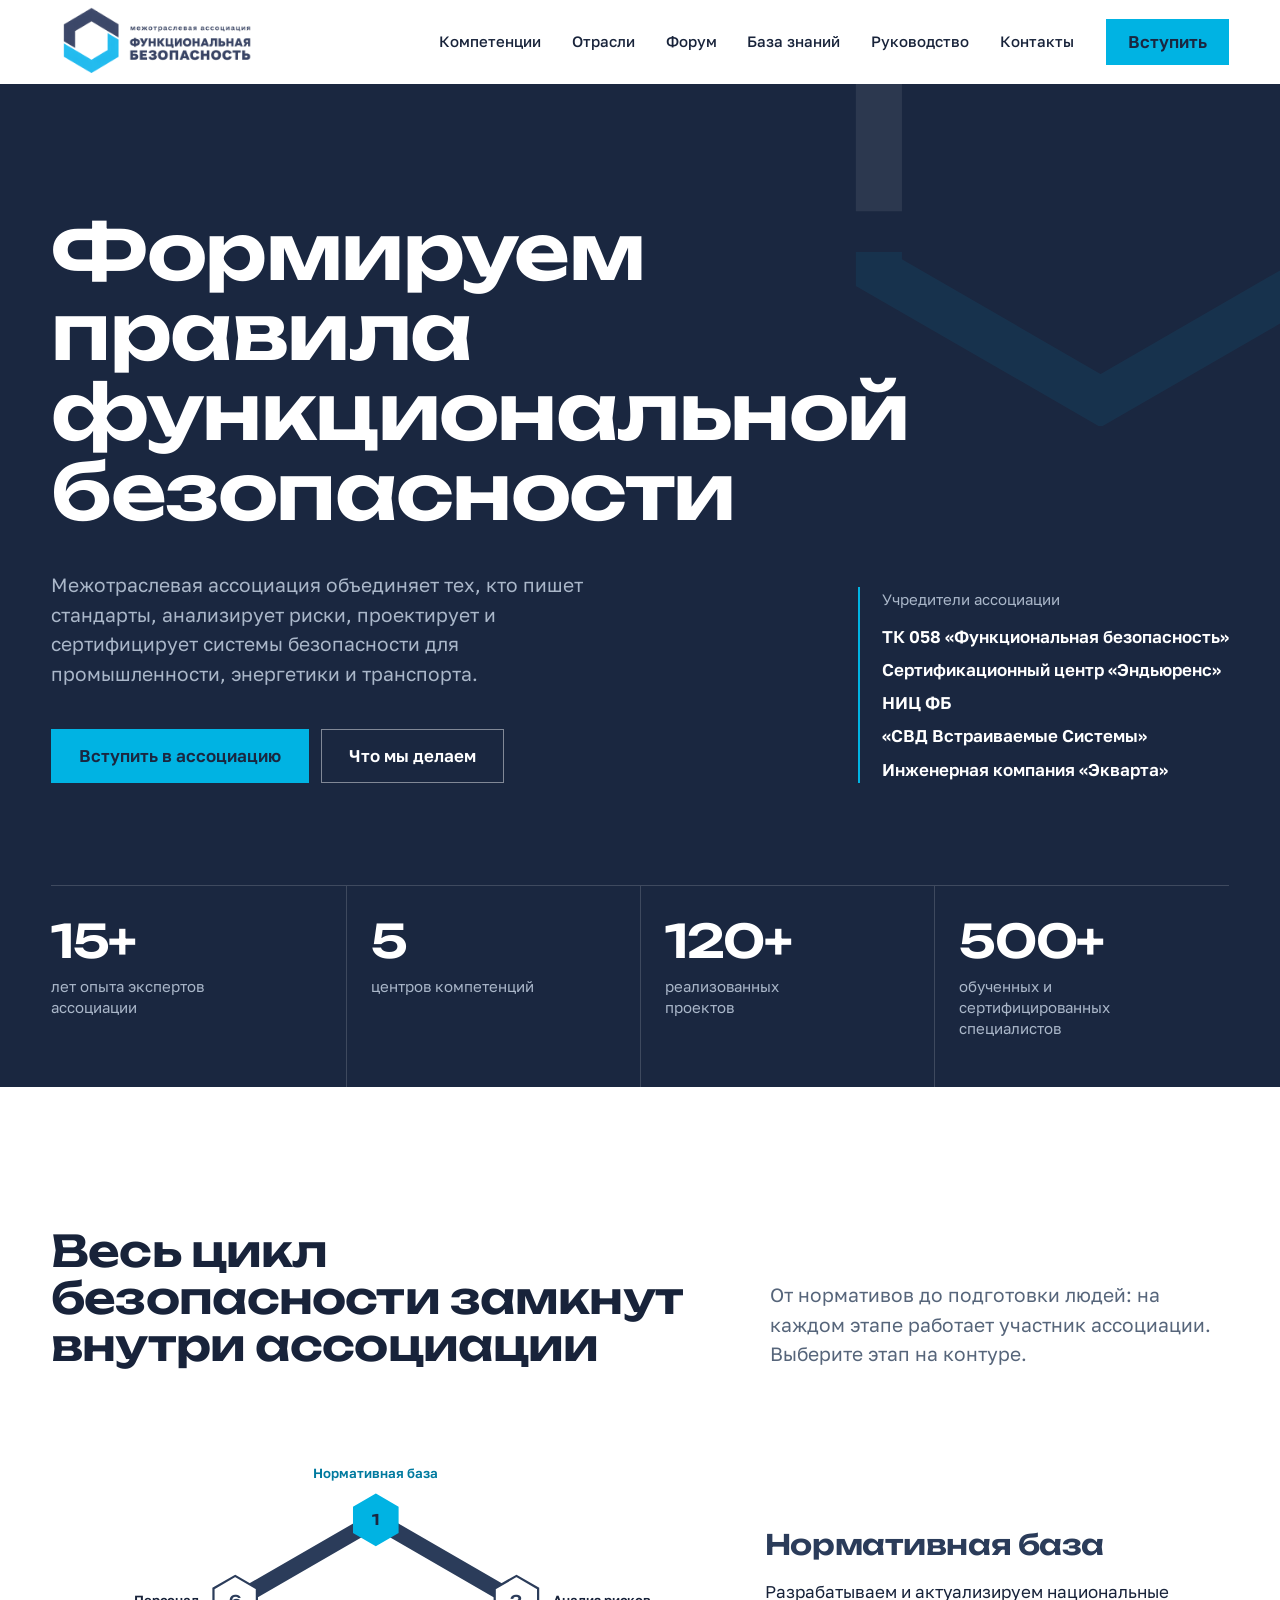
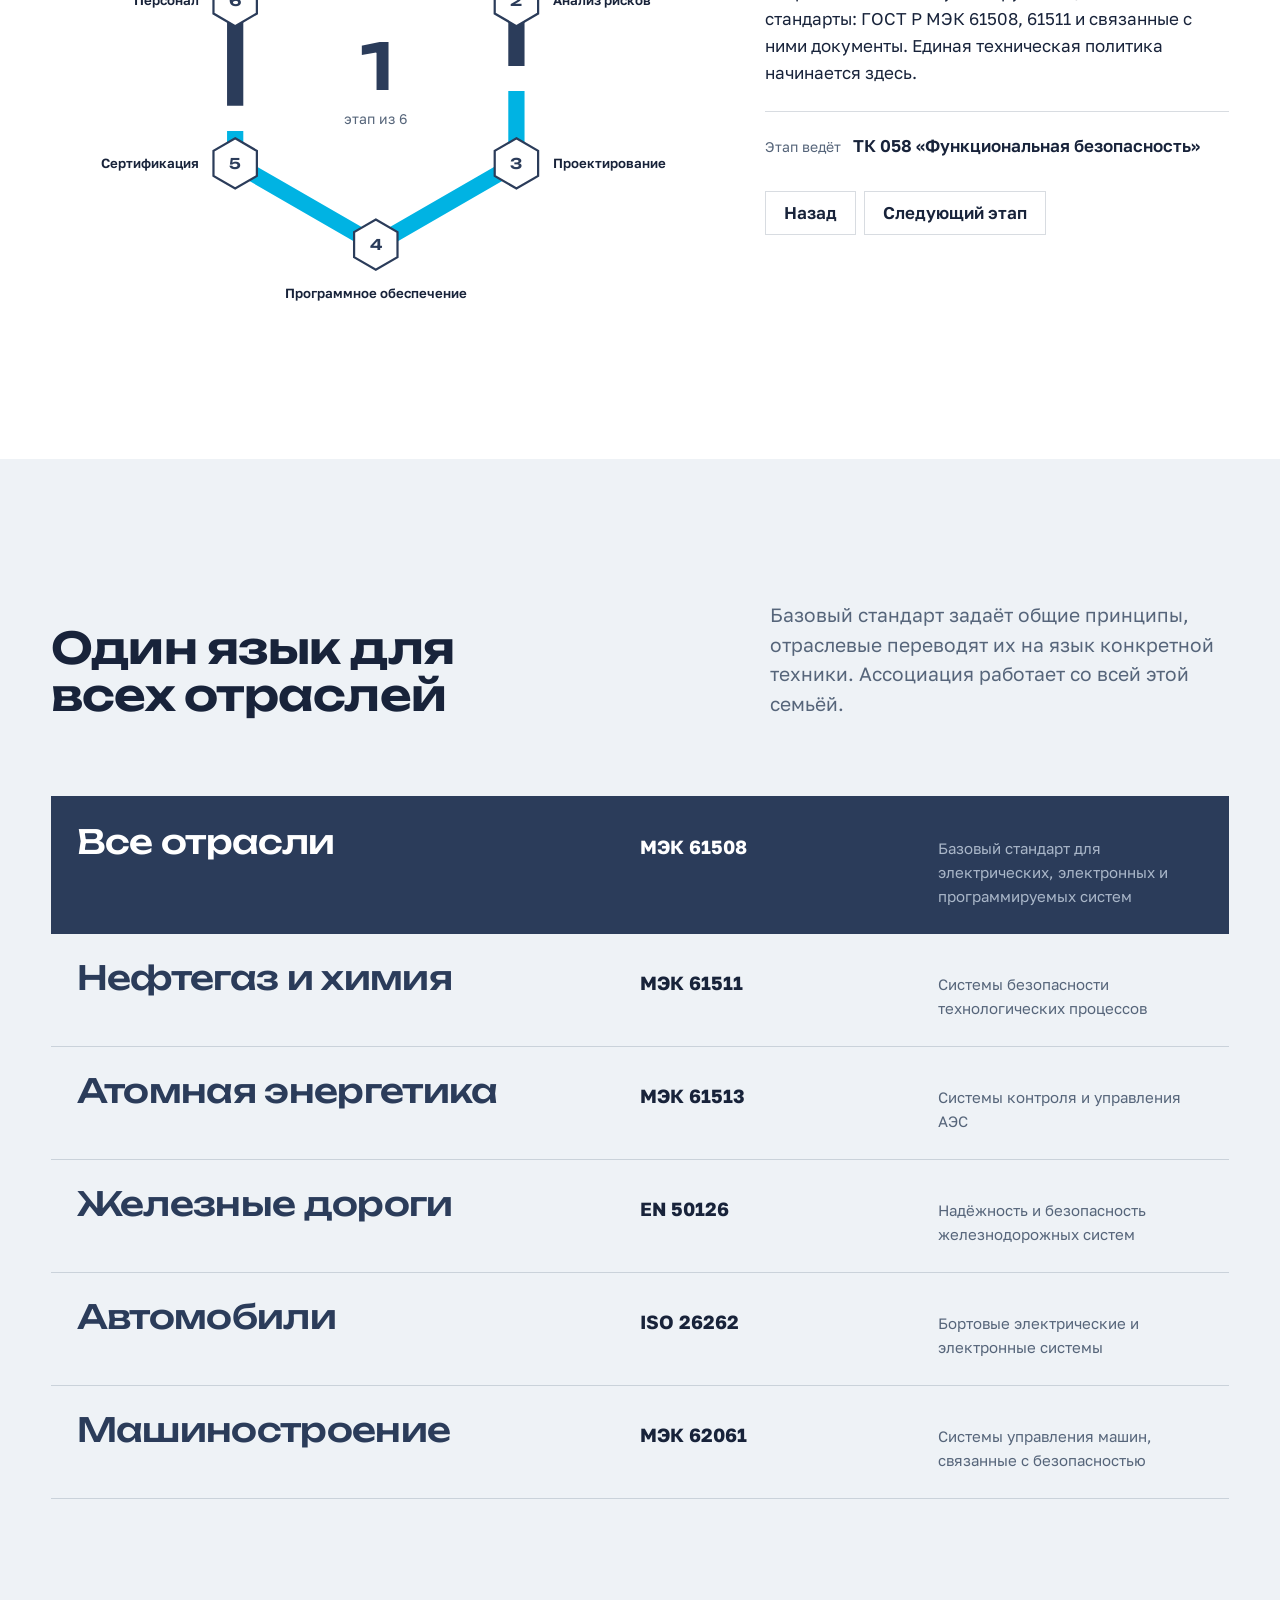
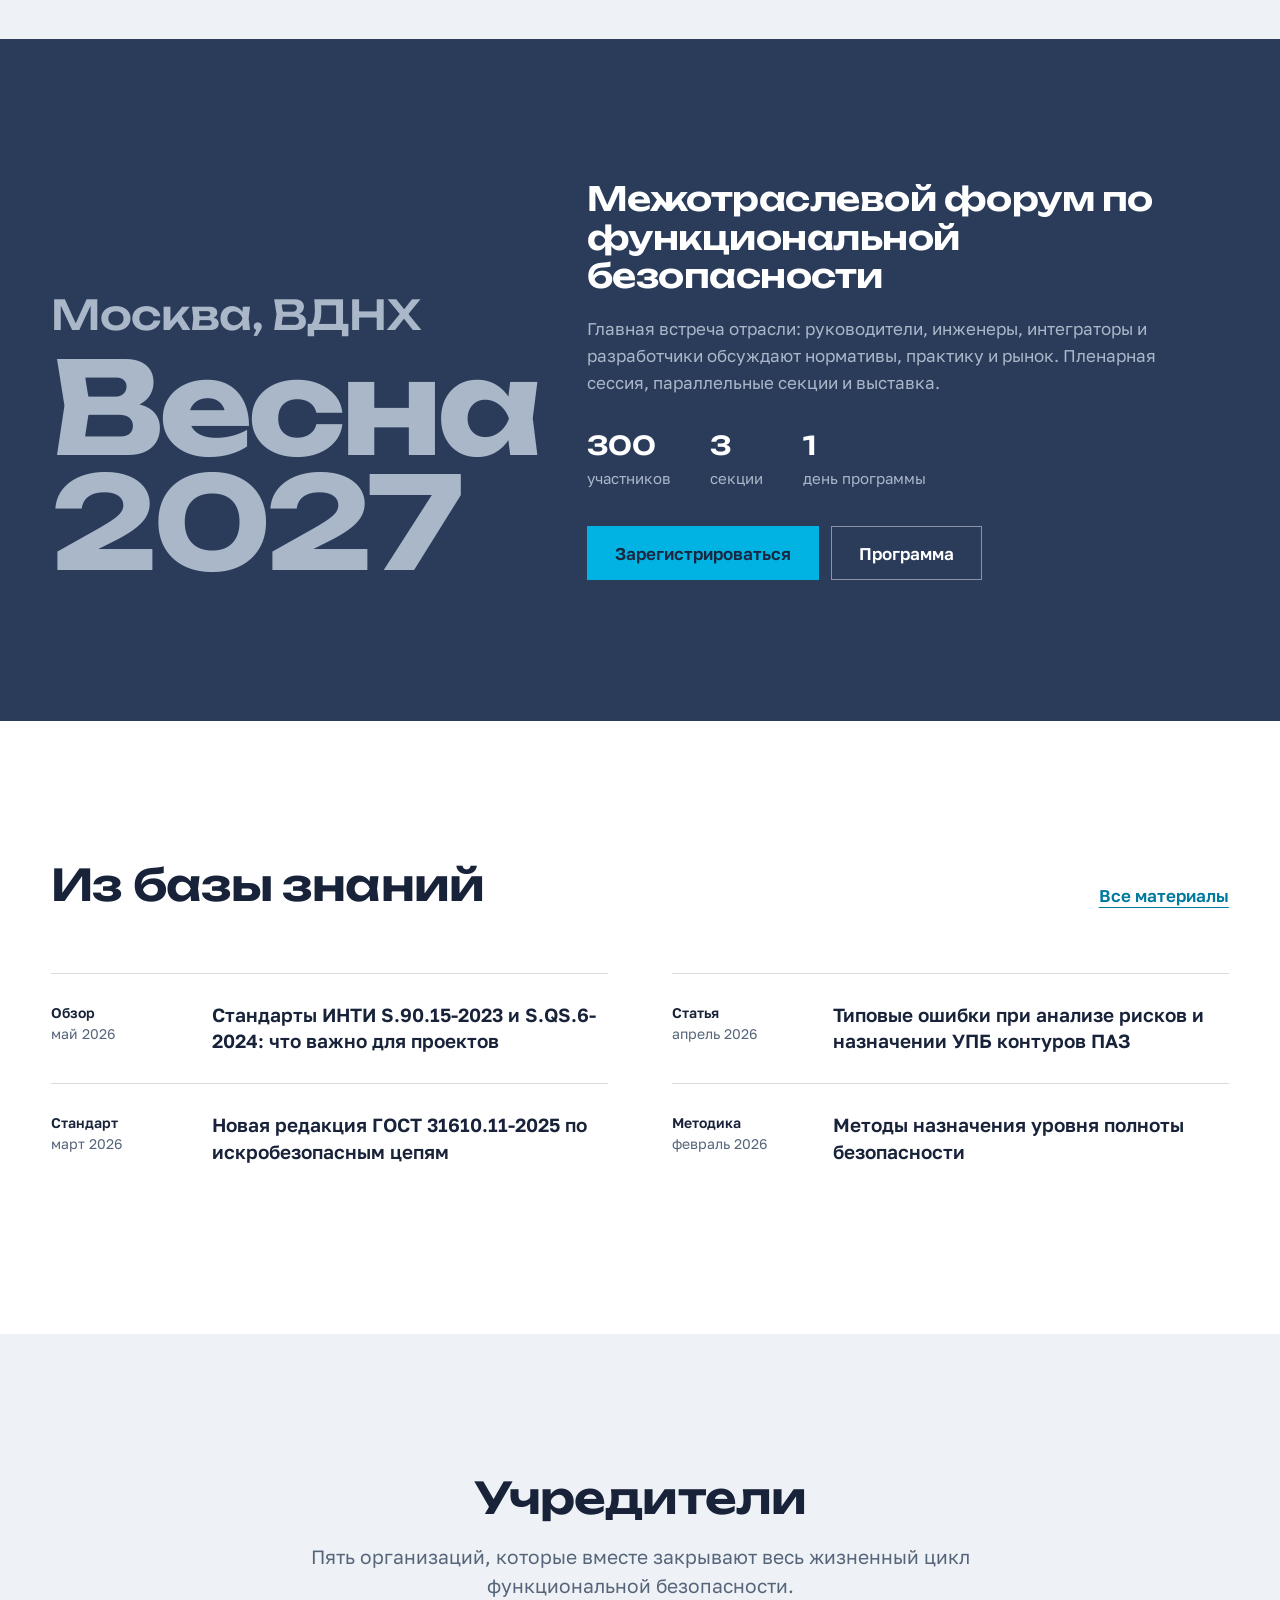
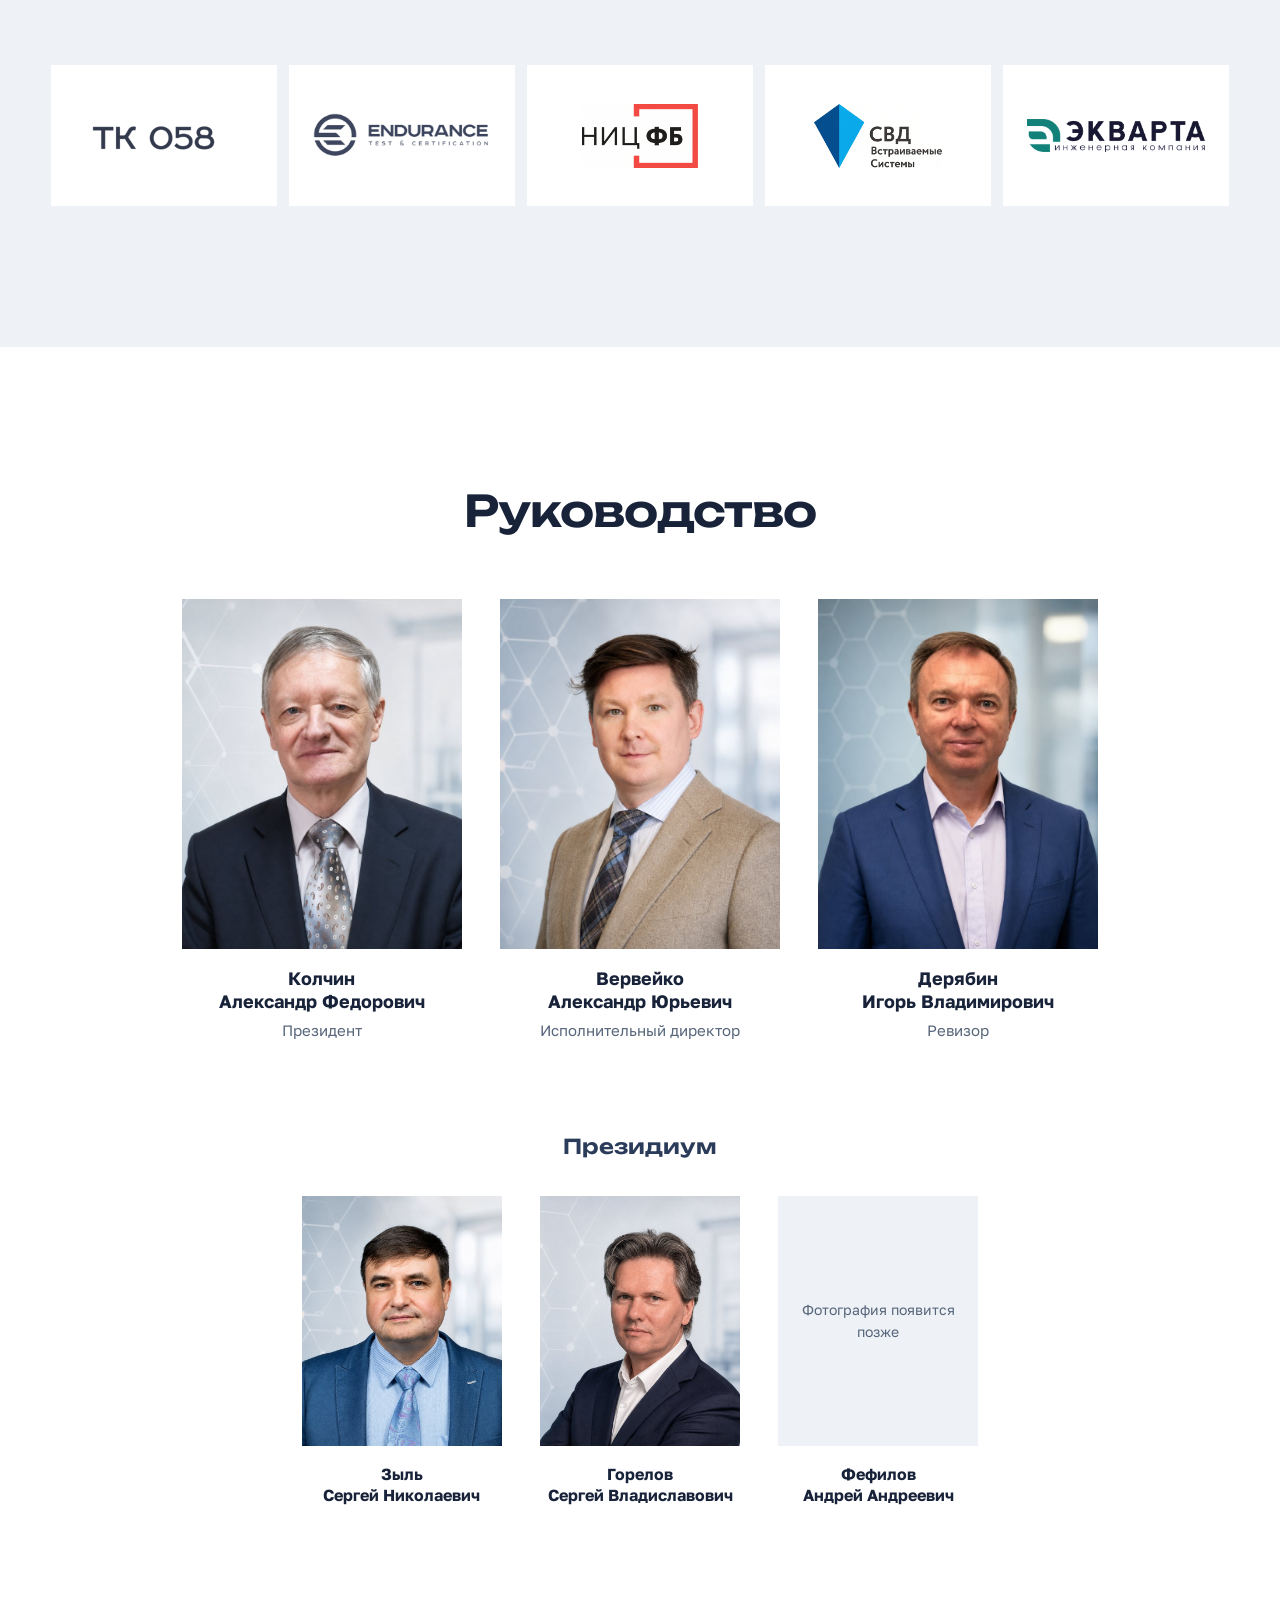
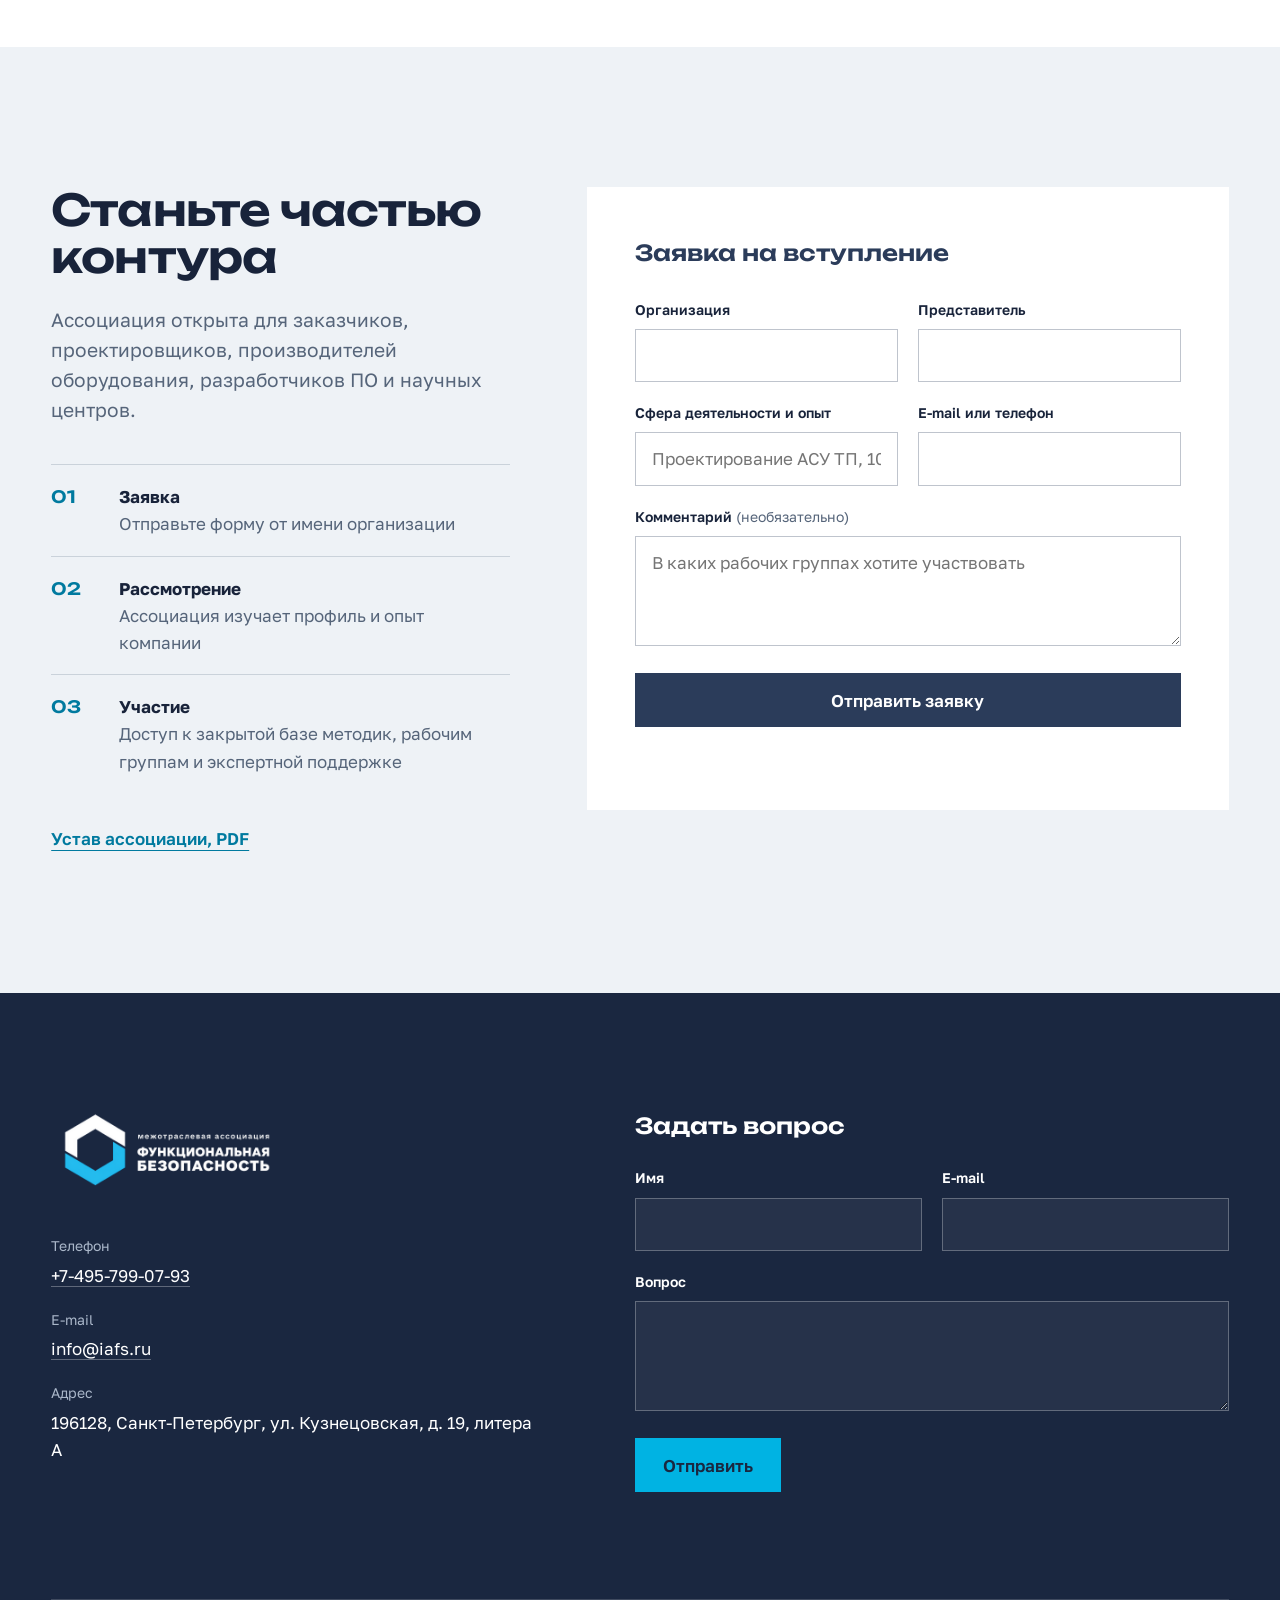
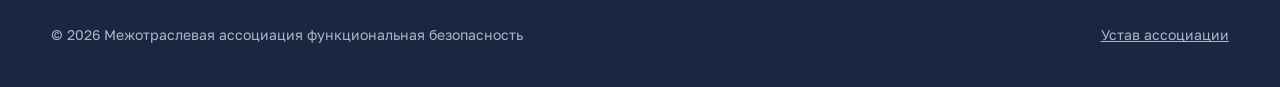
==== commit a0baccb0: "Update index.html" ====
--- a/index.html
+++ b/index.html
@@ -262,7 +262,7 @@
                 <img class="logo-light" src="img/MAFB-light.png" alt="Межотраслевая ассоциация функциональная безопасность" width="1024" height="388">
                 <dl class="contacts">
                     <div><dt>Телефон</dt><dd><a href="tel:+74957990793">+7-495-799-07-93</a></dd></div>
-                    <div><dt>E-mail</dt><dd><a href="mailto:av@iafs.ru">av@iafs.ru</a></dd></div>
+                    <div><dt>E-mail</dt><dd><a href="mailto:info@iafs.ru">info@iafs.ru</a></dd></div>
                     <div><dt>Адрес</dt><dd>196128, Санкт-Петербург, ул. Кузнецовская, д. 19, литера А</dd></div>
                 </dl>
             </div>
